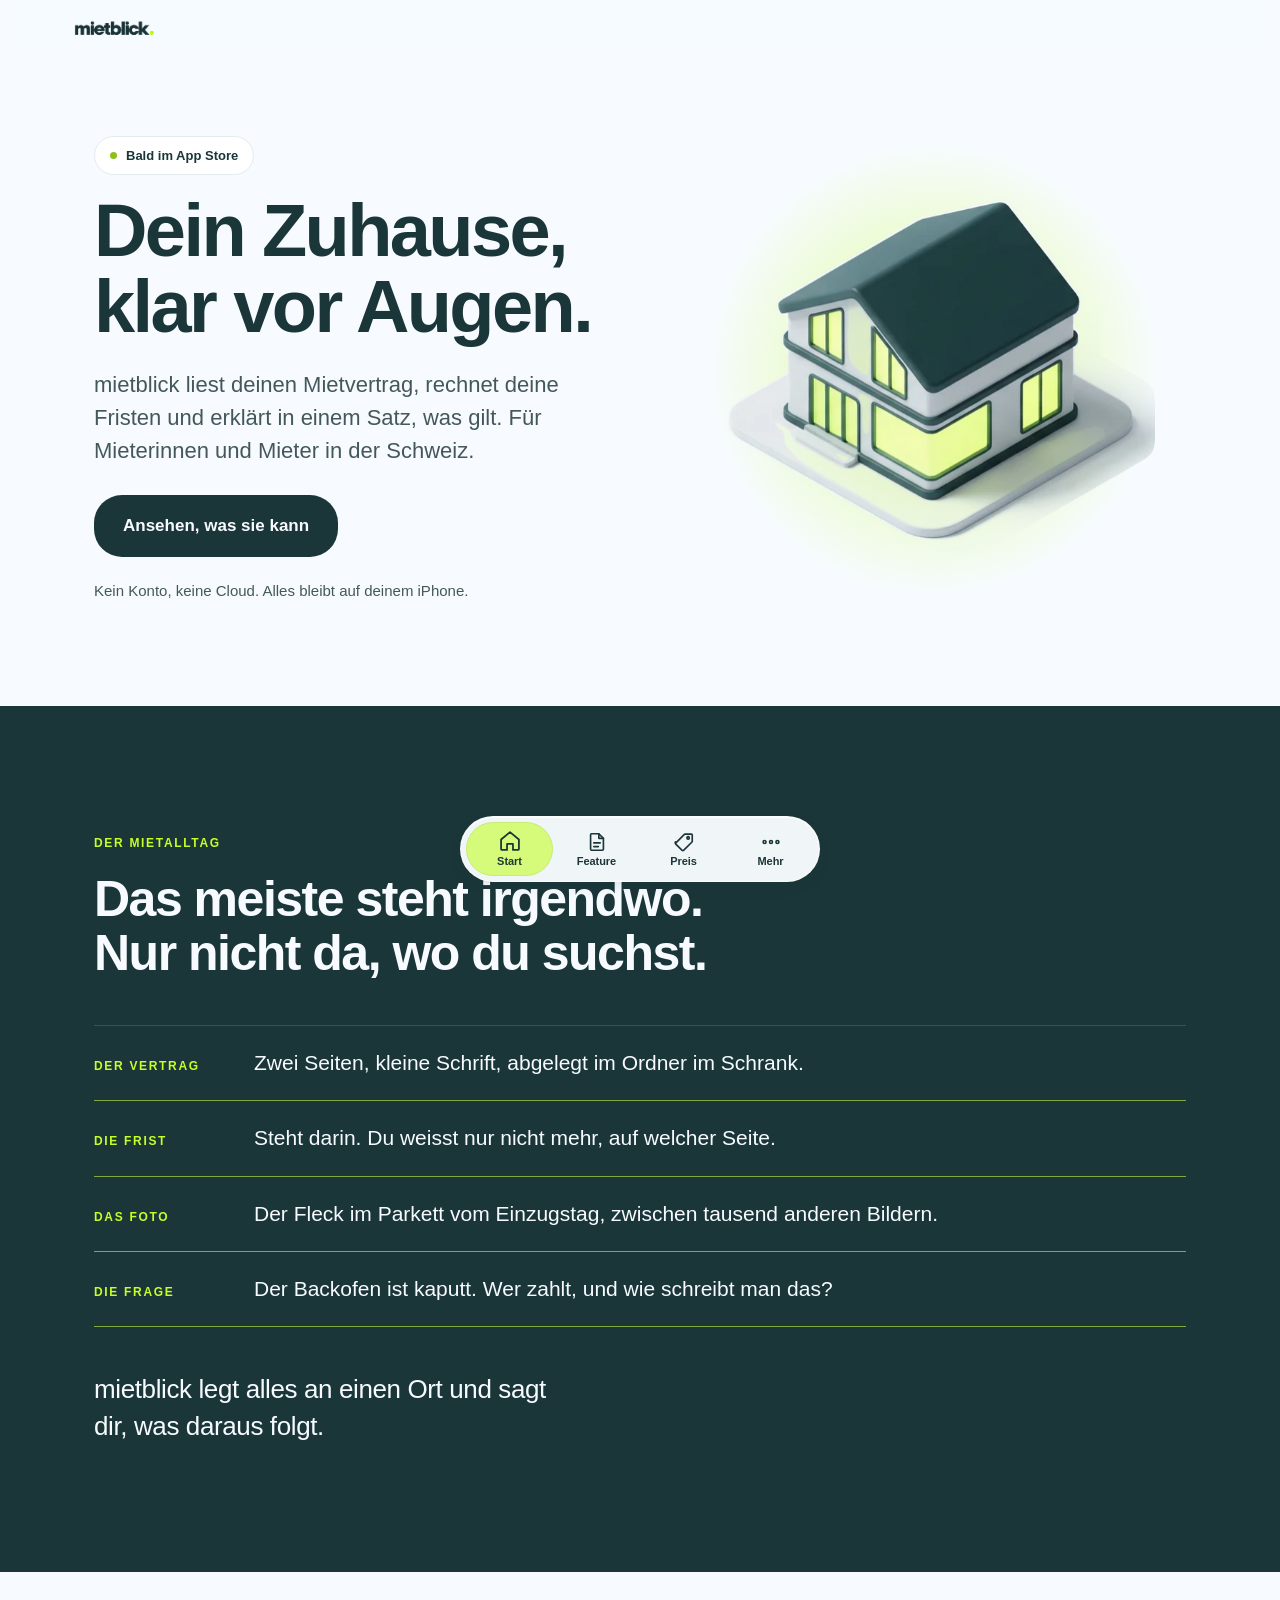
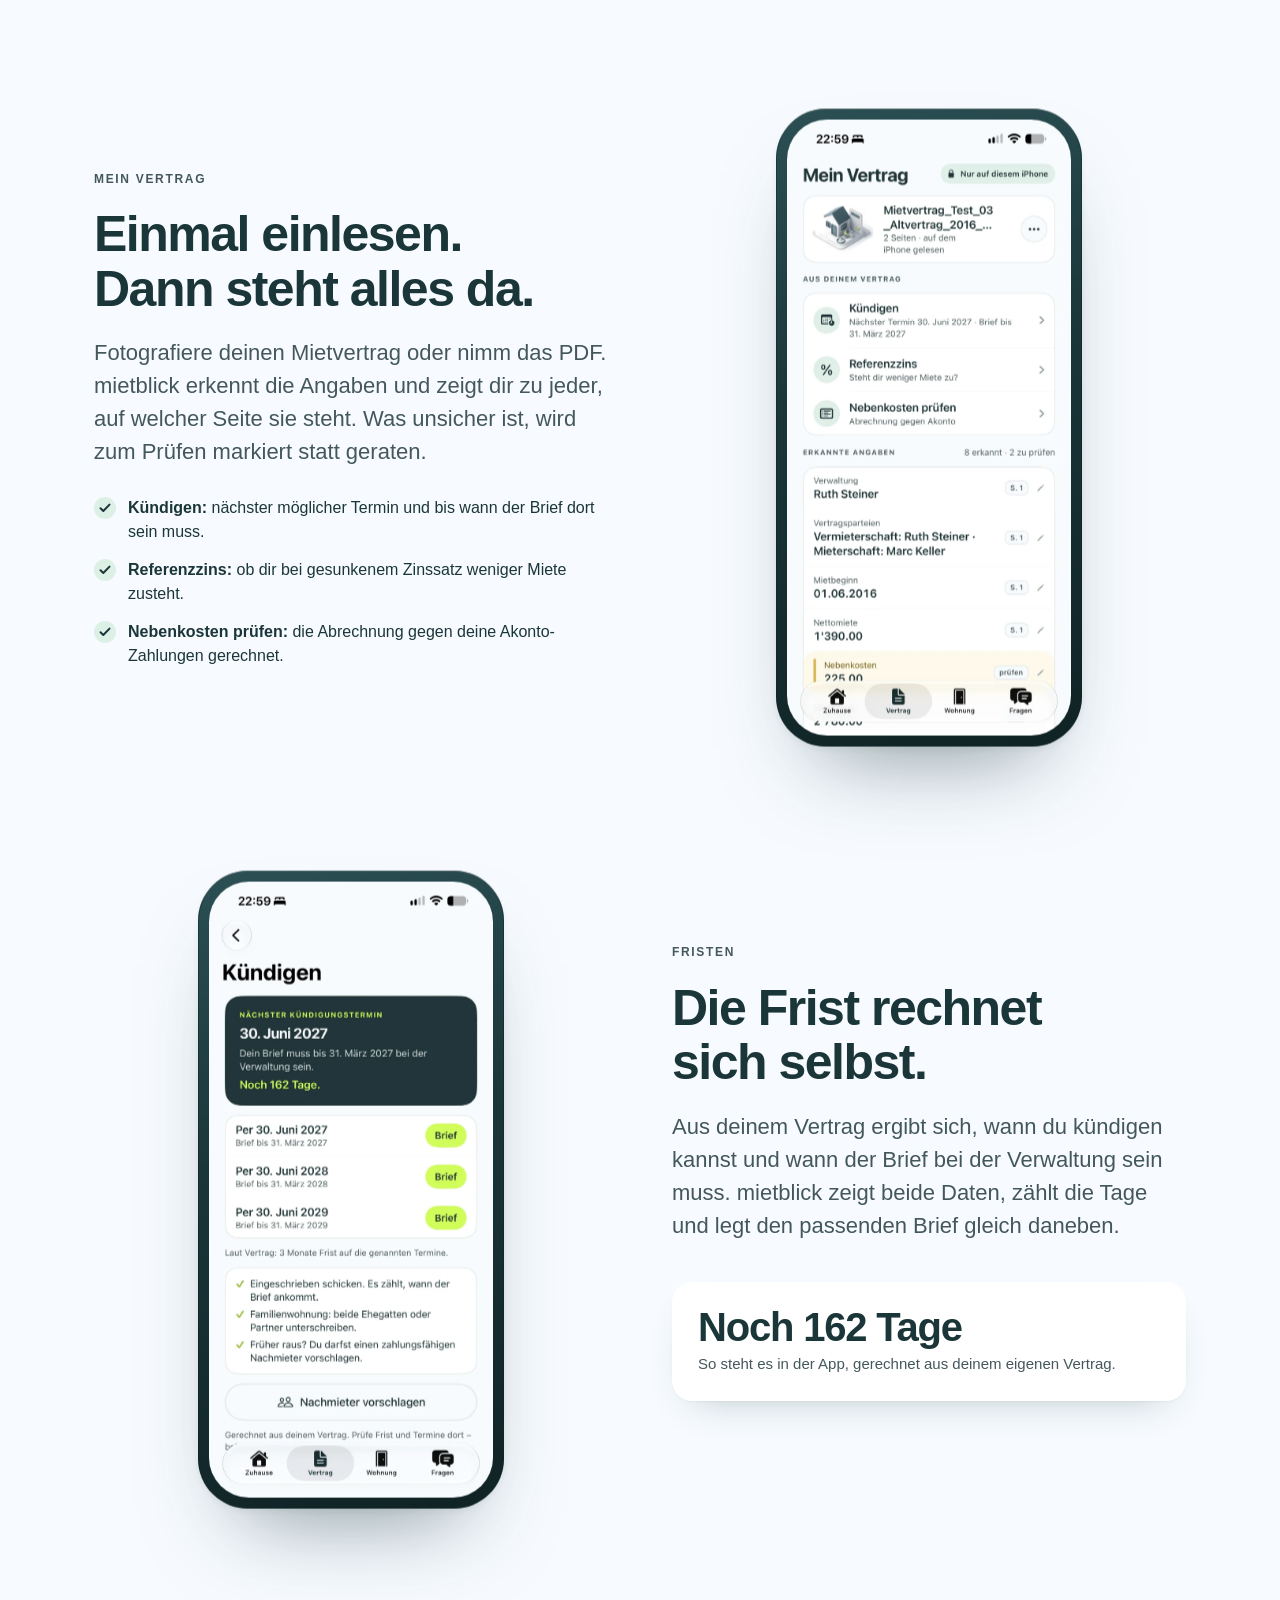
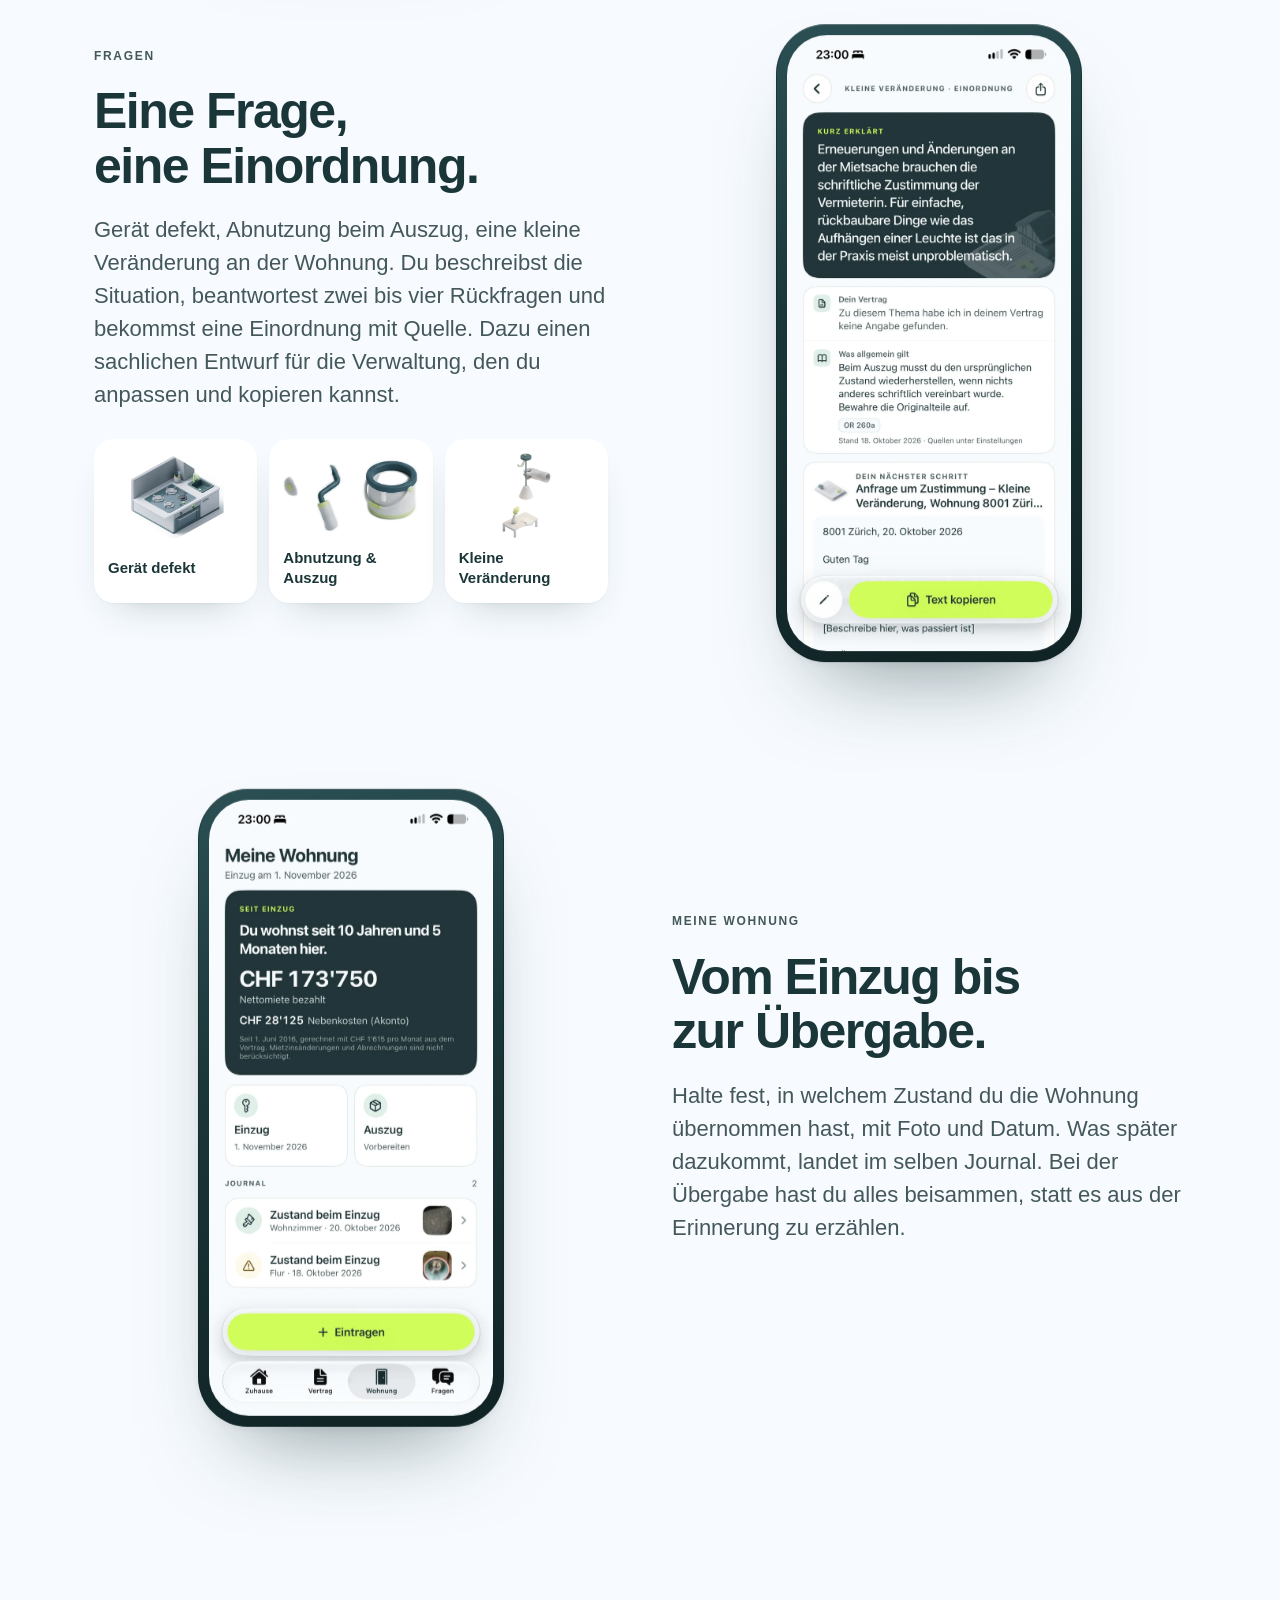
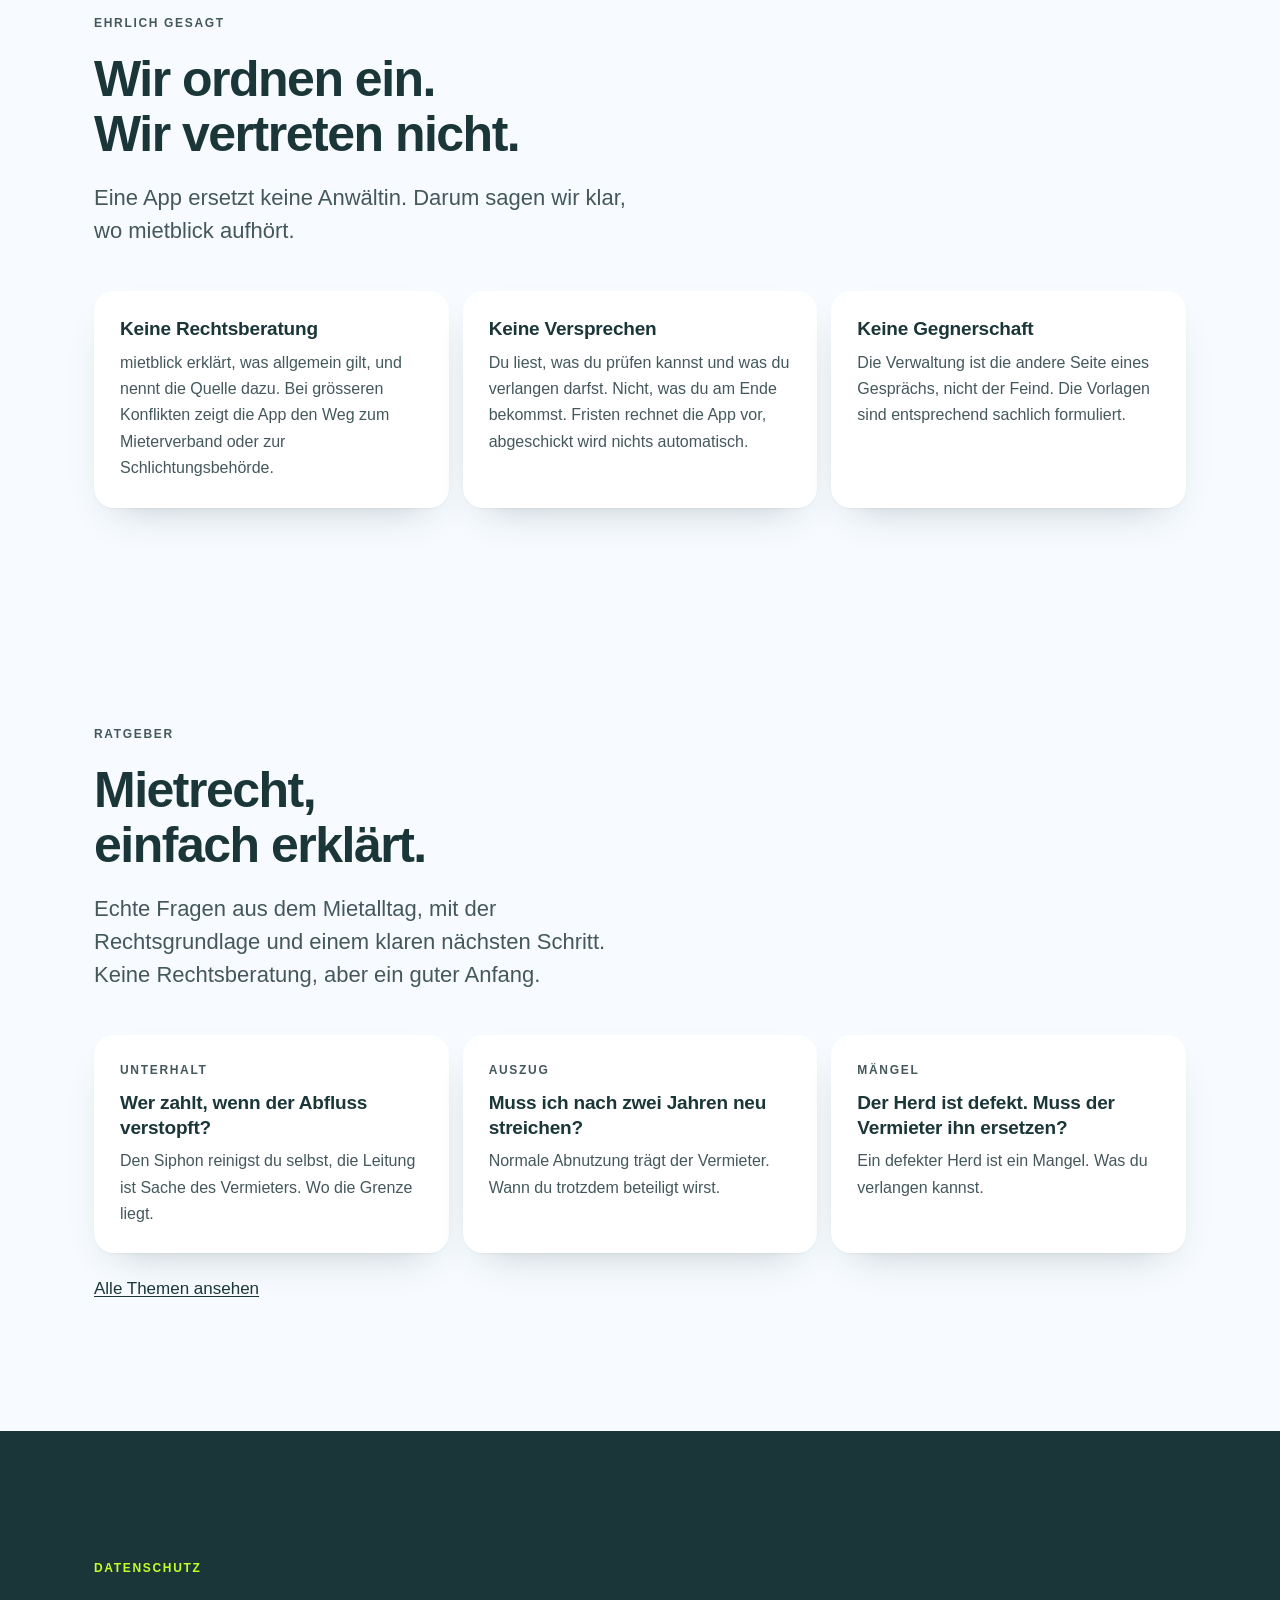
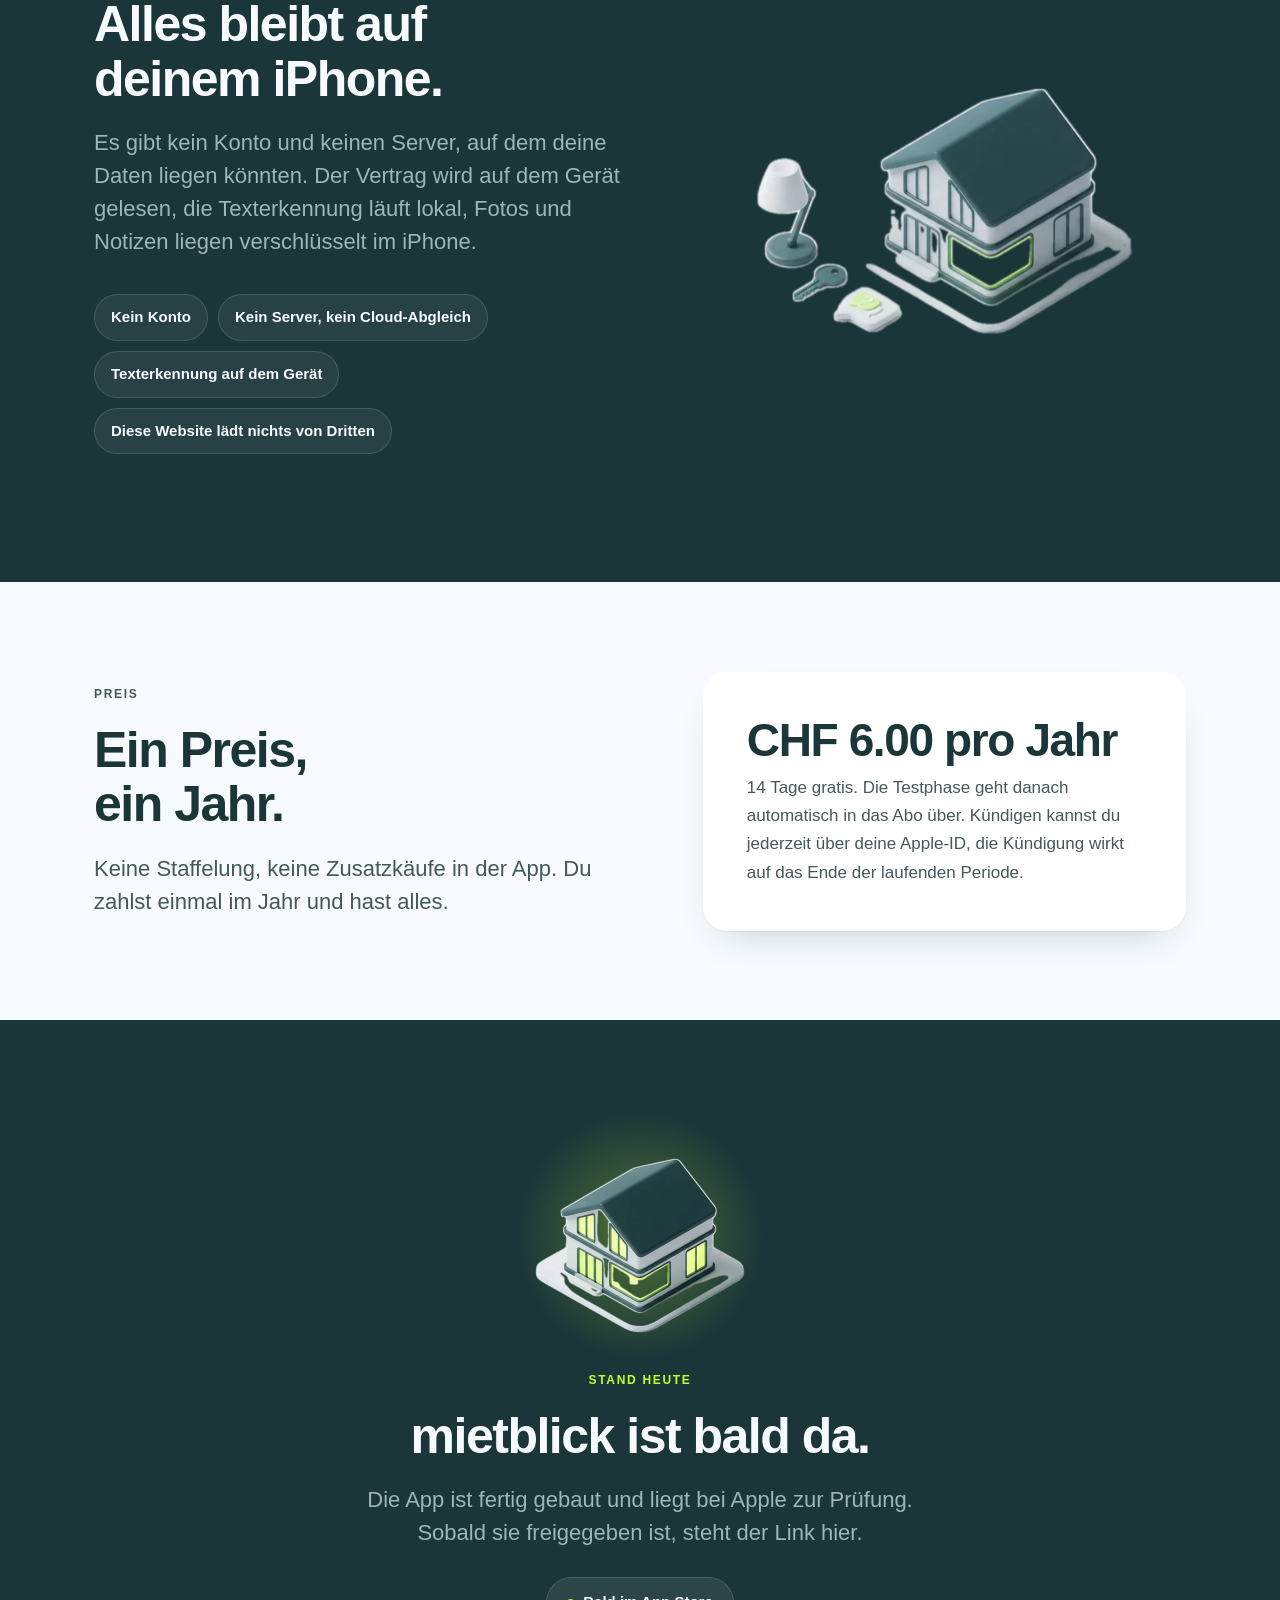
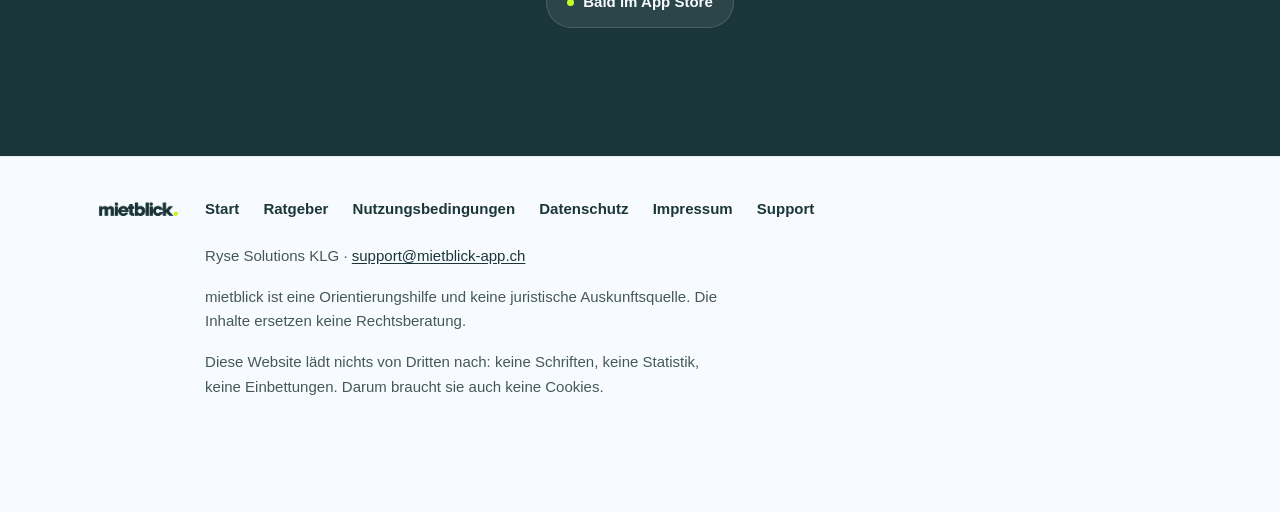
==== index.html @ 5c2c7c77 "Gemeinsames CSS in assets/app.css ausgelagert, 12 Kopien entfernt Alle zwoelf Seiten trugen dasselbe" ====
<!doctype html>
<html lang="de-CH">
<head>
<meta charset="utf-8">
<meta name="viewport" content="width=device-width,initial-scale=1">
<title>mietblick, deine Wohnung</title>
<meta name="description" content="mietblick liest deinen Mietvertrag, rechnet Fristen und erklärt in einem Satz, was gilt. Für Mieterinnen und Mieter in der Schweiz. Alles bleibt auf deinem iPhone.">
<meta name="theme-color" content="#F7FBFF" media="(prefers-color-scheme: light)">
<meta name="theme-color" content="#0F2426" media="(prefers-color-scheme: dark)">
<meta property="og:type" content="website">
<meta property="og:site_name" content="mietblick">
<meta property="og:title" content="mietblick, deine Wohnung">
<meta property="og:description" content="mietblick liest deinen Mietvertrag, rechnet Fristen und erklärt in einem Satz, was gilt. Für Mieterinnen und Mieter in der Schweiz. Alles bleibt auf deinem iPhone.">
<meta property="og:locale" content="de_CH">
<meta property="og:url" content="https://mietblick-app.ch/">
<meta property="og:image" content="https://mietblick-app.ch/assets/og.jpg">
<meta property="og:image:type" content="image/jpeg">
<meta property="og:image:width" content="1200">
<meta property="og:image:height" content="630">
<meta property="og:image:alt" content="mietblick, deine Wohnung. Mietrecht verstehen, auf dem iPhone.">
<meta name="twitter:card" content="summary_large_image">
<meta name="twitter:title" content="mietblick, deine Wohnung">
<meta name="twitter:description" content="mietblick liest deinen Mietvertrag, rechnet Fristen und erklärt in einem Satz, was gilt. Alles bleibt auf deinem iPhone.">
<meta name="twitter:image" content="https://mietblick-app.ch/assets/og.jpg">
<link rel="canonical" href="https://mietblick-app.ch/">
<link rel="icon" href="assets/icon.png">
<link rel="apple-touch-icon" href="assets/icon.png">
<link rel="stylesheet" href="assets/app.css">
<script>document.documentElement.classList.add('js')</script>
<script type="application/ld+json">{"@context":"https://schema.org","@graph":[{"@type":"Organization","@id":"https://mietblick-app.ch/#organisation","name":"Ryse Solutions KLG","url":"https://mietblick-app.ch/","email":"support@mietblick-app.ch","address":{"@type":"PostalAddress","streetAddress":"Talackerstrasse 15","postalCode":"5037","addressLocality":"Muhen","addressCountry":"CH"},"identifier":{"@type":"PropertyValue","propertyID":"UID","value":"CHE-268.832.753"}},{"@type":"WebSite","@id":"https://mietblick-app.ch/#website","url":"https://mietblick-app.ch/","name":"mietblick","description":"Mietrecht verstehen, Fristen rechnen, Wohnung dokumentieren. Für Mieterinnen und Mieter in der Schweiz.","inLanguage":"de-CH","publisher":{"@id":"https://mietblick-app.ch/#organisation"}},{"@type":"WebPage","@id":"https://mietblick-app.ch/#seite","url":"https://mietblick-app.ch/","name":"mietblick, deine Wohnung","description":"mietblick liest deinen Mietvertrag, rechnet Fristen und erklärt in einem Satz, was gilt. Für Mieterinnen und Mieter in der Schweiz. Alles bleibt auf deinem iPhone.","inLanguage":"de-CH","isPartOf":{"@id":"https://mietblick-app.ch/#website"}},{"@type":"SoftwareApplication","@id":"https://mietblick-app.ch/#app","name":"mietblick","applicationCategory":"UtilitiesApplication","operatingSystem":"iOS","description":"mietblick liest deinen Mietvertrag, rechnet Fristen und erklärt in einem Satz, was gilt. Für Mieterinnen und Mieter in der Schweiz. Alles bleibt auf deinem iPhone.","inLanguage":"de-CH","publisher":{"@id":"https://mietblick-app.ch/#organisation"},"offers":{"@type":"Offer","name":"Jahresabo","price":"6.00","priceCurrency":"CHF"}}]}</script>
</head>
<body>
<a class="skip" href="#inhalt">Zum Inhalt</a>
<div class="progress" aria-hidden="true"></div>
<header class="top"><div class="shell top-in">
<a class="brand" href="index.html" aria-label="mietblick, zur Startseite">
<img class="on-light" src="assets/wortmarke-petrol.png" alt="mietblick" width="900" height="240">
<img class="on-dark" src="assets/wortmarke-weiss.png" alt="" aria-hidden="true" width="900" height="240">
</a>

</div></header>
<main id="inhalt">

<section class="hero" id="start">
<div class="shell hero-grid">
<div class="reveal">
<p class="status">Bald im App Store</p>
<h1>Dein Zuhause,<br>klar vor Augen.</h1>
<p class="lead">mietblick liest deinen Mietvertrag, rechnet deine Fristen und erklärt in einem Satz, was gilt. Für Mieterinnen und Mieter in der Schweiz.</p>
<div class="btns"><a class="btn btn-primary" href="#funktionen">Ansehen, was sie kann</a></div>
<p class="note">Kein Konto, keine Cloud. Alles bleibt auf deinem iPhone.</p>
</div>
<div class="hero-art reveal" data-d="1"><span class="glow" aria-hidden="true"></span><img src="assets/hero-haus.webp" alt="" aria-hidden="true" width="620" height="620" data-par="1.1"></div>
</div>
</section>

<section class="sec band">
<div class="shell">
<div class="reveal">
<span class="eyebrow">Der Mietalltag</span>
<h2>Das meiste steht irgendwo.<br>Nur nicht da, wo du suchst.</h2>
</div>
<div class="beats">
<div class="beat"><span class="k">Der Vertrag</span><p class="v">Zwei Seiten, kleine Schrift, abgelegt im Ordner im Schrank.</p></div>
<div class="beat"><span class="k">Die Frist</span><p class="v">Steht darin. Du weisst nur nicht mehr, auf welcher Seite.</p></div>
<div class="beat"><span class="k">Das Foto</span><p class="v">Der Fleck im Parkett vom Einzugstag, zwischen tausend anderen Bildern.</p></div>
<div class="beat"><span class="k">Die Frage</span><p class="v">Der Backofen ist kaputt. Wer zahlt, und wie schreibt man das?</p></div>
</div>
<p class="turn reveal" data-d="2">mietblick legt alles an einen Ort und sagt dir, was daraus folgt.</p>
</div>
</section>

<section class="sec" id="funktionen">
<div class="shell">
<div class="feature"><div class="reveal"><span class="eyebrow">Mein Vertrag</span><h2>Einmal einlesen.<br>Dann steht alles da.</h2><p class="lead">Fotografiere deinen Mietvertrag oder nimm das PDF. mietblick erkennt die Angaben und zeigt dir zu jeder, auf welcher Seite sie steht. Was unsicher ist, wird zum Prüfen markiert statt geraten.</p><ul class="points"><li><span class="tick" aria-hidden="true"><svg viewBox="0 0 12 12" fill="none"><path d="M1.5 6.3 4.3 9 10.5 2.6" stroke="currentColor" stroke-width="2" stroke-linecap="round" stroke-linejoin="round"/></svg></span><span><span class="t">Kündigen:</span> nächster möglicher Termin und bis wann der Brief dort sein muss.</span></li><li><span class="tick" aria-hidden="true"><svg viewBox="0 0 12 12" fill="none"><path d="M1.5 6.3 4.3 9 10.5 2.6" stroke="currentColor" stroke-width="2" stroke-linecap="round" stroke-linejoin="round"/></svg></span><span><span class="t">Referenzzins:</span> ob dir bei gesunkenem Zinssatz weniger Miete zusteht.</span></li><li><span class="tick" aria-hidden="true"><svg viewBox="0 0 12 12" fill="none"><path d="M1.5 6.3 4.3 9 10.5 2.6" stroke="currentColor" stroke-width="2" stroke-linecap="round" stroke-linejoin="round"/></svg></span><span><span class="t">Nebenkosten prüfen:</span> die Abrechnung gegen deine Akonto-Zahlungen gerechnet.</span></li></ul></div><div class="feature-art"><div class="device" data-par="1"><img src="assets/app-vertrag.webp" alt="Die aus dem Mietvertrag erkannten Angaben in mietblick" width="306" height="663" loading="lazy"></div></div></div>
<div class="feature flip"><div class="reveal"><span class="eyebrow">Fristen</span><h2>Die Frist rechnet<br>sich selbst.</h2><p class="lead">Aus deinem Vertrag ergibt sich, wann du kündigen kannst und wann der Brief bei der Verwaltung sein muss. mietblick zeigt beide Daten, zählt die Tage und legt den passenden Brief gleich daneben.</p><div class="pull"><span class="n">Noch <span data-count="162">162</span> Tage</span><span class="c">So steht es in der App, gerechnet aus deinem eigenen Vertrag.</span></div></div><div class="feature-art"><div class="device" data-par="1.3"><img src="assets/app-kuendigen.webp" alt="Kündigungstermine und Briefdatum in mietblick" width="306" height="663" loading="lazy"></div></div></div>
<div class="feature"><div class="reveal"><span class="eyebrow">Fragen</span><h2>Eine Frage,<br>eine Einordnung.</h2><p class="lead">Gerät defekt, Abnutzung beim Auszug, eine kleine Veränderung an der Wohnung. Du beschreibst die Situation, beantwortest zwei bis vier Rückfragen und bekommst eine Einordnung mit Quelle. Dazu einen sachlichen Entwurf für die Verwaltung, den du anpassen und kopieren kannst.</p><ul class="tiles reveal" data-d="2"><li class="tile"><img src="assets/geraet-defekt-kueche.webp" alt="" aria-hidden="true" width="360" height="225" loading="lazy"><span>Gerät defekt</span></li><li class="tile"><img src="assets/abnutzung-streichen.webp" alt="" aria-hidden="true" width="360" height="225" loading="lazy"><span>Abnutzung &amp; Auszug</span></li><li class="tile"><img src="assets/kleine-veraenderung-lampe.webp" alt="" aria-hidden="true" width="360" height="225" loading="lazy"><span>Kleine Veränderung</span></li></ul></div><div class="feature-art"><div class="device" data-par="1"><img src="assets/app-einordnung.webp" alt="Eine Einordnung in mietblick mit Quelle und Textentwurf" width="306" height="663" loading="lazy"></div></div></div>
<div class="feature flip"><div class="reveal"><span class="eyebrow">Meine Wohnung</span><h2>Vom Einzug bis<br>zur Übergabe.</h2><p class="lead">Halte fest, in welchem Zustand du die Wohnung übernommen hast, mit Foto und Datum. Was später dazukommt, landet im selben Journal. Bei der Übergabe hast du alles beisammen, statt es aus der Erinnerung zu erzählen.</p></div><div class="feature-art"><div class="device" data-par="1.3"><img src="assets/app-wohnung.webp" alt="Das Wohnungs-Journal in mietblick mit Einträgen seit dem Einzug" width="306" height="663" loading="lazy"></div></div></div>
</div>
</section>

<section class="sec-tight">
<div class="shell">
<div class="reveal">
<span class="eyebrow">Ehrlich gesagt</span>
<h2>Wir ordnen ein.<br>Wir vertreten nicht.</h2>
<p class="lead">Eine App ersetzt keine Anwältin. Darum sagen wir klar, wo mietblick aufhört.</p>
</div>
<div class="cards reveal" data-d="1">
<div class="card"><h3>Keine Rechtsberatung</h3><p>mietblick erklärt, was allgemein gilt, und nennt die Quelle dazu. Bei grösseren Konflikten zeigt die App den Weg zum Mieterverband oder zur Schlichtungsbehörde.</p></div>
<div class="card"><h3>Keine Versprechen</h3><p>Du liest, was du prüfen kannst und was du verlangen darfst. Nicht, was du am Ende bekommst. Fristen rechnet die App vor, abgeschickt wird nichts automatisch.</p></div>
<div class="card"><h3>Keine Gegnerschaft</h3><p>Die Verwaltung ist die andere Seite eines Gesprächs, nicht der Feind. Die Vorlagen sind entsprechend sachlich formuliert.</p></div>
</div>
</div>
</section>

<section class="sec" id="ratgeber">
<div class="shell">
<div class="reveal">
<span class="eyebrow">Ratgeber</span>
<h2>Mietrecht,<br>einfach erklärt.</h2>
<p class="lead">Echte Fragen aus dem Mietalltag, mit der Rechtsgrundlage und einem klaren nächsten Schritt. Keine Rechtsberatung, aber ein guter Anfang.</p>
</div>
<div class="cards reveal" data-d="1">
<a class="card" href="ratgeber/abfluss.html" style="text-decoration:none;color:inherit;display:block"><span class="eyebrow" style="margin-bottom:10px">Unterhalt</span><h3>Wer zahlt, wenn der Abfluss verstopft?</h3><p>Den Siphon reinigst du selbst, die Leitung ist Sache des Vermieters. Wo die Grenze liegt.</p></a>
<a class="card" href="ratgeber/streichen.html" style="text-decoration:none;color:inherit;display:block"><span class="eyebrow" style="margin-bottom:10px">Auszug</span><h3>Muss ich nach zwei Jahren neu streichen?</h3><p>Normale Abnutzung trägt der Vermieter. Wann du trotzdem beteiligt wirst.</p></a>
<a class="card" href="ratgeber/herd.html" style="text-decoration:none;color:inherit;display:block"><span class="eyebrow" style="margin-bottom:10px">Mängel</span><h3>Der Herd ist defekt. Muss der Vermieter ihn ersetzen?</h3><p>Ein defekter Herd ist ein Mangel. Was du verlangen kannst.</p></a>
</div>
<p style="margin-top:22px"><a href="ratgeber/">Alle Themen ansehen</a></p>
</div>
</section>

<section class="sec band">
<div class="shell split">
<div>
<div class="reveal">
<span class="eyebrow">Datenschutz</span>
<h2>Alles bleibt auf<br>deinem iPhone.</h2>
<p class="lead">Es gibt kein Konto und keinen Server, auf dem deine Daten liegen könnten. Der Vertrag wird auf dem Gerät gelesen, die Texterkennung läuft lokal, Fotos und Notizen liegen verschlüsselt im iPhone.</p>
</div>
<ul class="chips reveal" data-d="1">
<li>Kein Konto</li>
<li>Kein Server, kein Cloud-Abgleich</li>
<li>Texterkennung auf dem Gerät</li>
<li>Diese Website lädt nichts von Dritten</li>
</ul>
</div>
<div class="split-art reveal" data-d="2"><img src="assets/einzug-zuhause.webp" alt="" aria-hidden="true" width="460" height="384" loading="lazy" data-par=".8"></div>
</div>
</section>

<section class="sec-tight" id="preis">
<div class="shell split">
<div class="reveal">
<span class="eyebrow">Preis</span>
<h2>Ein Preis,<br>ein Jahr.</h2>
<p class="lead">Keine Staffelung, keine Zusatzkäufe in der App. Du zahlst einmal im Jahr und hast alles.</p>
</div>
<div class="price reveal" data-d="1">
<p class="n">CHF&nbsp;6.00 pro Jahr</p>
<p class="muted">14&nbsp;Tage gratis. Die Testphase geht danach automatisch in das Abo über. Kündigen kannst du jederzeit über deine Apple-ID, die Kündigung wirkt auf das Ende der laufenden Periode.</p>
</div>
</div>
</section>

<section class="sec band">
<div class="shell launch reveal">
<div class="launch-art"><span class="glow" aria-hidden="true"></span><img src="assets/mark.webp" alt="" aria-hidden="true" width="420" height="354" loading="lazy" data-par=".7"></div>
<div>
<span class="eyebrow">Stand heute</span>
<h2>mietblick ist bald da.</h2>
<p class="lead">Die App ist fertig gebaut und liegt bei Apple zur Prüfung. Sobald sie freigegeben ist, steht der Link hier.</p>
<div class="btns" style="justify-content:center"><p class="status" style="font-size:15px;padding:12px 20px">Bald im App Store</p></div>
</div>
</div>
</section>

</main>
<nav class="dock" aria-label="Seiten" data-spy style="--i:0"><span class="pill" aria-hidden="true"></span><a href="index.html" aria-current="page"><svg viewBox="0 0 24 24" fill="none" stroke="currentColor" stroke-width="1.8" stroke-linecap="round" stroke-linejoin="round" aria-hidden="true"><path d="M3 10.5 12 3l9 7.5V20a1 1 0 0 1-1 1h-5v-6h-6v6H4a1 1 0 0 1-1-1z"/></svg><span>Start</span></a><a href="index.html#funktionen"><svg viewBox="0 0 24 24" fill="none" stroke="currentColor" stroke-width="1.8" stroke-linecap="round" stroke-linejoin="round" aria-hidden="true"><path d="M14 3H6a1 1 0 0 0-1 1v16a1 1 0 0 0 1 1h12a1 1 0 0 0 1-1V8z"/><path d="M14 3v5h5M8.5 13h7M8.5 17h5"/></svg><span>Feature</span></a><a href="index.html#preis"><svg viewBox="0 0 24 24" fill="none" stroke="currentColor" stroke-width="1.8" stroke-linecap="round" stroke-linejoin="round" aria-hidden="true"><path d="M3.5 12.6 12.4 3.7a1 1 0 0 1 .7-.3H20a1 1 0 0 1 1 1v6.9a1 1 0 0 1-.3.7l-8.9 8.9a1.5 1.5 0 0 1-2.1 0l-6.9-6.9a1.5 1.5 0 0 1 0-2.1z"/><circle cx="16.5" cy="7.5" r="1.3"/></svg><span>Preis</span></a><a href="index.html#mehr"><svg viewBox="0 0 24 24" fill="none" stroke="currentColor" stroke-width="1.8" stroke-linecap="round" stroke-linejoin="round" aria-hidden="true"><circle cx="5" cy="12" r="1.6"/><circle cx="12" cy="12" r="1.6"/><circle cx="19" cy="12" r="1.6"/></svg><span>Mehr</span></a></nav><script>(function(){
var d=document.querySelector('.dock');if(!d)return;
var ids=['start','funktionen','preis','mehr'];var links=[].slice.call(d.querySelectorAll('a'));var ticking=false;
function set(i){d.style.setProperty('--i',i);links.forEach(function(a,k){if(k===i){a.setAttribute('aria-current','page');}else{a.removeAttribute('aria-current');}});}
function spy(){ticking=false;var line=window.innerHeight*0.4,idx=0;
var end=window.innerHeight+window.pageYOffset>=document.documentElement.scrollHeight-4;
if(end){idx=ids.length-1;}else{ids.forEach(function(id,k){var el=document.getElementById(id);if(el&&el.getBoundingClientRect().top<=line)idx=k;});}
set(idx);}
window.addEventListener('scroll',function(){if(!ticking){ticking=true;requestAnimationFrame(spy);}},{passive:true});
window.addEventListener('resize',spy);spy();})();</script>
<footer id="mehr"><div class="shell f-in">
<a class="brand" href="index.html" aria-label="mietblick">
<img class="on-light" src="assets/wortmarke-petrol.png" alt="mietblick" width="900" height="240">
<img class="on-dark" src="assets/wortmarke-weiss.png" alt="" aria-hidden="true" width="900" height="240">
</a>
<div>
<nav aria-label="Seiten">
<a href="index.html">Start</a>
<a href="ratgeber/">Ratgeber</a>
<a href="nutzungsbedingungen.html">Nutzungsbedingungen</a>
<a href="datenschutz.html">Datenschutz</a>
<a href="impressum.html">Impressum</a>
<a href="support.html">Support</a>
</nav>
<p class="f-note">Ryse Solutions KLG &middot; <a href="mailto:support@mietblick-app.ch">support@mietblick-app.ch</a></p>
<p class="f-note">mietblick ist eine Orientierungshilfe und keine juristische Auskunftsquelle. Die Inhalte ersetzen keine Rechtsberatung.</p>
<p class="f-note">Diese Website lädt nichts von Dritten nach: keine Schriften, keine Statistik, keine Einbettungen. Darum braucht sie auch keine Cookies.</p>
</div>
</div></footer>
<script>
(function(){
  var doc=document.documentElement;
  var reduce=matchMedia('(prefers-reduced-motion: reduce)');
  var top=document.querySelector('.top');
  var bar=document.querySelector('.progress');
  var pars=[].slice.call(document.querySelectorAll('[data-par]'));
  var ticking=false;

  function frame(){
    ticking=false;
    var y=window.scrollY||0;
    if(top) top.classList.toggle('stuck', y>4);
    if(bar){
      var max=doc.scrollHeight-window.innerHeight;
      bar.style.width=(max>0?Math.min(1,Math.max(0,y/max))*100:0)+'%';
    }
    if(!reduce.matches){
      var vh=window.innerHeight;
      for(var i=0;i<pars.length;i++){
        var el=pars[i], r=el.getBoundingClientRect();
        if(r.bottom<-150||r.top>vh+150) continue;
        var mid=(r.top+r.height/2-vh/2)/vh;
        var k=parseFloat(el.getAttribute('data-par'))||1;
        el.style.transform='translate3d(0,'+(mid*-k*30).toFixed(2)+'px,0)';
      }
    }
  }
  function onScroll(){ if(!ticking){ ticking=true; requestAnimationFrame(frame); } }
  frame();
  addEventListener('scroll',onScroll,{passive:true});
  addEventListener('resize',onScroll,{passive:true});

  // Die Zahl zaehlt hoch, sobald die Karte sichtbar wird
  function countUp(el){
    var to=parseInt(el.getAttribute('data-count'),10);
    if(!to||reduce.matches){ return; }
    var t0=null, dur=1000;
    function step(t){
      if(t0===null) t0=t;
      var p=Math.min(1,(t-t0)/dur);
      el.textContent=String(Math.round(to*(1-Math.pow(1-p,3))));
      if(p<1) requestAnimationFrame(step);
    }
    requestAnimationFrame(step);
  }

  var items=document.querySelectorAll('.reveal,.feature-art,.beats,[data-count]');
  if(!items.length) return;
  if(!('IntersectionObserver' in window)){
    for(var j=0;j<items.length;j++){
      items[j].classList.add('in');
      if(items[j].hasAttribute('data-count')) countUp(items[j]);
    }
    return;
  }
  var io=new IntersectionObserver(function(entries){
    entries.forEach(function(e){
      if(!e.isIntersecting) return;
      var el=e.target;
      var d=parseInt(el.getAttribute('data-d')||'0',10);
      if(d) el.style.transitionDelay=(d*60)+'ms';
      el.classList.add('in');
      if(el.hasAttribute('data-count')) countUp(el);
      io.unobserve(el);
    });
  },{rootMargin:'0px 0px -12% 0px',threshold:0});
  for(var k=0;k<items.length;k++) io.observe(items[k]);
})();
</script>
</body>
</html>
---- assets/app.css ----
:root{
--petrol:#1B3639;--petrol-deep:#0F2426;--lime:#C5FF28;--lime-ink:#8FBF1A;
--ice:#F7FBFF;--paper:#FFFFFF;--accent-text:#445B0C;--ink:#1B3639;--ink-muted:#44585B;
--hairline:#E4EBEE;--sage:#DDF0E6;
--band:#1B3639;--band-ink:#F7FBFF;--band-muted:#9FB5B7;--band-line:rgba(247,251,255,.14);
--r-chip:8px;--r-control:16px;--r-card:20px;--r-hero:24px;--r-pill:28px;
--lift:0 1px 2px rgba(27,54,57,.04),0 18px 40px -22px rgba(27,54,57,.30);
--lift-hi:0 2px 4px rgba(27,54,57,.05),0 30px 60px -28px rgba(27,54,57,.42);
--lift-strong:0 2px 6px rgba(27,54,57,.06),0 48px 90px -44px rgba(27,54,57,.55);
--ease:cubic-bezier(.16,1,.3,1);
}
*{box-sizing:border-box}
html{-webkit-text-size-adjust:100%;scroll-behavior:smooth;overflow-x:clip;--dock-h:64px;--dock-gap:18px;--header-h:72px;scroll-padding-block-start:calc(var(--header-h) + 1rem);scroll-padding-block-end:calc(var(--dock-h) + max(var(--dock-gap), env(safe-area-inset-bottom,0px)) + 1rem)}
body{margin:0;overflow-x:clip;background:var(--ice);color:var(--ink);
font-family:-apple-system,BlinkMacSystemFont,"SF Pro Display","SF Pro Text","Inter","Segoe UI",Roboto,Helvetica,Arial,sans-serif;
font-size:17px;line-height:1.65;-webkit-font-smoothing:antialiased;text-rendering:optimizeLegibility}
img{max-width:100%}

/* Raster */
.shell{max-width:1140px;margin:0 auto;padding:0 24px}
.shell.narrow{max-width:780px}
.sec{padding:clamp(72px,10vw,132px) 0}
.sec-tight{padding:clamp(56px,7vw,92px) 0}
.band{background:var(--band);color:var(--band-ink)}
.band .lead,.band .muted{color:var(--band-muted)}
.band .eyebrow{color:var(--lime)}

/* Typografie */
.eyebrow{font-size:12px;font-weight:700;letter-spacing:.14em;text-transform:uppercase;
color:var(--ink-muted);margin:0 0 18px;display:block}
h1{font-size:clamp(40px,6.4vw,74px);line-height:1.03;letter-spacing:-.035em;font-weight:700;margin:0 0 22px}
h2{font-size:clamp(29px,4.1vw,50px);line-height:1.09;letter-spacing:-.03em;font-weight:700;margin:0 0 20px}
h3{font-size:19px;line-height:1.3;letter-spacing:-.01em;font-weight:600;margin:0 0 8px}
.lead{font-size:clamp(18px,2vw,22px);line-height:1.5;color:var(--ink-muted);margin:0 0 28px;max-width:46ch}
.muted{color:var(--ink-muted)}
p{margin:0 0 16px}
p:last-child{margin-bottom:0}

/* Leseanzeige */
.progress{position:fixed;top:0;left:0;height:2px;width:0;background:var(--lime-ink);
z-index:40;pointer-events:none}

/* Schwebende Navigation unten (Liquid-Glass-Stil): Grid aus vier Feldern, eine Pille gleitet mit */
.dock{--i:0;position:fixed;left:50%;bottom:max(18px,env(safe-area-inset-bottom));transform:translateX(-50%);
z-index:30;display:grid;grid-template-columns:repeat(4,minmax(0,1fr));width:min(calc(100vw - 32px),360px);
padding:5px;border-radius:999px;isolation:isolate;
background:rgba(250,253,255,.96);backdrop-filter:saturate(180%) blur(22px);-webkit-backdrop-filter:saturate(180%) blur(22px);
border:1px solid rgba(255,255,255,.7);box-shadow:0 6px 18px -8px rgba(27,54,57,.22),inset 0 1px 0 rgba(255,255,255,.8)}
.dock .pill{position:absolute;top:5px;bottom:5px;left:5px;width:calc((100% - 10px) / 4);
border-radius:999px;background:rgba(197,255,40,.6);box-shadow:inset 0 0 0 1px rgba(27,54,57,.08);z-index:-1;
transform:translateX(calc(var(--i) * 100%));will-change:transform;
transition:transform .6s cubic-bezier(.32,.72,0,1)}
.dock a{position:relative;display:flex;flex-direction:column;align-items:center;justify-content:center;gap:3px;min-height:54px;
font-size:11px;font-weight:600;letter-spacing:-.005em;line-height:1;color:#1B3639;text-decoration:none;white-space:nowrap;border-radius:999px;transition:color .45s cubic-bezier(.32,.72,0,1)}
.dock a svg{transition:transform .6s cubic-bezier(.32,.72,0,1)}
.dock a[aria-current="page"] svg{transform:translateY(-1px) scale(1.08)}
.dock a:focus-visible{outline:2px solid #1B3639;outline-offset:2px}
.dock svg{width:22px;height:22px;flex:none}
footer{padding-bottom:calc(104px + env(safe-area-inset-bottom))}
@media(prefers-reduced-motion:reduce){.dock .pill,.dock a,.dock a svg{transition:none}}
/* Kopfzeile */
.top{position:sticky;top:0;z-index:20;background:rgba(247,251,255,.82);
backdrop-filter:saturate(180%) blur(16px);-webkit-backdrop-filter:saturate(180%) blur(16px);
border-bottom:1px solid transparent;transition:border-color .3s}
.top.stuck{border-bottom-color:var(--hairline)}
.top-in{display:flex;align-items:center;justify-content:space-between;gap:16px;padding:16px 0}
.brand{display:inline-flex;align-items:center}
.brand img{height:26px;width:auto;display:block;transition:height .35s var(--ease)}
.top.stuck .brand img{height:22px}
.brand .on-dark{display:none}
@media(max-width:759px){.top-in .status{display:none}}
/* Mobil: Logo zentriert und grösser, Hero rückt nach oben an die Kopfzeile */
@media(max-width:759px){
.top-in{justify-content:center;padding:14px 0 10px}
.brand img{height:34px}
.top.stuck .brand img{height:30px}
.hero{padding-top:8px}
}

/* Statusmarke */
.status{display:inline-flex;align-items:center;gap:9px;font-size:13px;font-weight:600;
padding:8px 15px;border-radius:var(--r-pill);border:1px solid var(--hairline);
background:var(--paper);color:var(--ink);white-space:nowrap;margin:0}
.status::before{content:"";width:7px;height:7px;border-radius:50%;background:var(--lime-ink);flex:0 0 auto}
.band .status{background:rgba(247,251,255,.08);border-color:var(--band-line);color:var(--band-ink)}
.band .status::before{background:var(--lime)}

/* Schaltflaechen */
.btn{display:inline-flex;align-items:center;gap:10px;text-decoration:none;font-weight:600;
font-size:17px;padding:16px 28px;border-radius:var(--r-pill);border:1px solid transparent;
transition:transform .25s var(--ease),background-color .25s,border-color .25s,box-shadow .25s var(--ease)}
.btn-primary{background:var(--petrol);color:var(--ice)}
.btn-primary:hover{background:var(--petrol-deep);transform:translateY(-2px);
box-shadow:0 14px 30px -14px rgba(27,54,57,.6)}
.btn-primary:active{transform:translateY(0) scale(.985)}
.band .btn-primary{background:var(--lime);color:var(--petrol-deep)}
.band .btn-primary:hover{background:#d4ff5c}
.btn-ghost{border-color:var(--hairline);color:var(--ink);background:var(--paper)}
.btn-ghost:hover{border-color:var(--ink-muted);transform:translateY(-2px)}
.btn-ghost:active{transform:translateY(0) scale(.985)}
.btns{display:flex;flex-wrap:wrap;gap:12px;align-items:center}

/* Hero */
.hero{padding:clamp(44px,6vw,80px) 0 clamp(64px,8vw,104px)}
.hero-grid{display:grid;gap:clamp(40px,6vw,64px);align-items:center}
@media(min-width:900px){.hero-grid{grid-template-columns:1.02fr .98fr}}
.hero h1{margin-top:18px}
.hero .note{font-size:15px;color:var(--ink-muted);margin:22px 0 0}
.hero-art{position:relative;display:grid;place-items:center;min-height:300px}
.hero-art .glow{position:absolute;width:118%;aspect-ratio:1;border-radius:50%;
background:radial-gradient(closest-side,rgba(197,255,40,.55),rgba(197,255,40,.16) 52%,rgba(197,255,40,0) 76%)}
.hero-art img{position:relative;width:min(460px,88%);height:auto}

/* Alltagsband */
.beats{margin:clamp(28px,4vw,44px) 0 0;border-top:1px solid var(--band-line)}
.beat{position:relative;padding:22px 0;border-bottom:1px solid var(--band-line);display:grid;gap:4px}
@media(min-width:760px){.beat{grid-template-columns:132px 1fr;gap:28px;align-items:baseline}}
.beat .k{font-size:12px;font-weight:700;letter-spacing:.14em;text-transform:uppercase;color:var(--lime)}
.beat .v{font-size:clamp(18px,2vw,21px);line-height:1.45;margin:0;max-width:62ch}
.turn{margin:clamp(30px,4vw,44px) 0 0;font-size:clamp(20px,2.4vw,26px);line-height:1.4;
letter-spacing:-.015em;max-width:32ch}

/* Funktionsabschnitt */
.feature{display:grid;gap:clamp(34px,5vw,72px);align-items:center}
@media(min-width:900px){
.feature{grid-template-columns:1fr 1fr}
.feature.flip .feature-art{order:-1}
}
.feature + .feature{margin-top:clamp(72px,9vw,128px)}
.feature-art{display:grid;place-items:center}
.points{list-style:none;margin:26px 0 0;padding:0;display:grid;gap:14px}
.points li{display:grid;grid-template-columns:22px 1fr;gap:12px;align-items:start;
font-size:16px;line-height:1.5}
.points .t{font-weight:600}
.tick{width:22px;height:22px;border-radius:50%;background:var(--sage);display:grid;
place-items:center;margin-top:1px;color:var(--petrol)}
.tick svg{width:12px;height:12px;display:block}
.band .tick{background:rgba(197,255,40,.18);color:var(--lime)}

/* Geraeterahmen */
.device{position:relative;width:min(306px,78vw);padding:11px;border-radius:50px;
background:linear-gradient(165deg,#2B5054 0%,#1B3639 42%,#102325 100%);
box-shadow:var(--lift-strong)}
.device::after{content:"";position:absolute;inset:0;border-radius:50px;pointer-events:none;
box-shadow:inset 0 1px 0 rgba(247,251,255,.22),inset 0 0 0 1px rgba(15,36,38,.5)}
.device img{display:block;width:100%;height:auto;border-radius:40px;background:var(--ice)}

/* Kennzahl */
.pull{margin:clamp(28px,4vw,40px) 0 0;padding:24px 26px;border-radius:var(--r-card);
background:var(--paper);box-shadow:var(--lift);display:grid;gap:4px}
.band .pull{background:rgba(247,251,255,.06);box-shadow:none;border:1px solid var(--band-line)}
.pull .n{font-size:clamp(30px,4vw,40px);font-weight:700;letter-spacing:-.03em;line-height:1.05;
font-variant-numeric:tabular-nums}
.pull .c{font-size:15px;color:var(--ink-muted)}
.band .pull .c{color:var(--band-muted)}

/* Fallkacheln */
.tiles{display:grid;grid-template-columns:repeat(2,1fr);gap:12px;margin:26px 0 0;
padding:0;list-style:none}
@media(min-width:620px){.tiles{grid-template-columns:repeat(3,1fr)}}
.tile{background:var(--paper);border-radius:var(--r-card);padding:14px 14px 16px;
box-shadow:var(--lift);display:grid;gap:10px;justify-items:start;
transition:transform .3s var(--ease),box-shadow .3s var(--ease)}
.tile:hover{transform:translateY(-4px);box-shadow:var(--lift-hi)}
.tile img{width:100%;height:auto;aspect-ratio:16/10;object-fit:contain;border-radius:var(--r-chip)}
.tile span{font-size:15px;font-weight:600;line-height:1.3}

/* Zweispaltig mit Illustration */
.split{display:grid;gap:clamp(34px,5vw,64px);align-items:center}
@media(min-width:900px){.split{grid-template-columns:1.06fr .94fr}}
.split-art{display:grid;place-items:center}
.split-art img{width:min(380px,78%);height:auto}

/* Karten */
.cards{display:grid;gap:14px;grid-template-columns:1fr;margin:clamp(30px,4vw,44px) 0 0}
@media(min-width:760px){.cards{grid-template-columns:repeat(3,1fr)}}
.card{background:var(--paper);border-radius:var(--r-card);padding:26px;box-shadow:var(--lift);
transition:transform .3s var(--ease),box-shadow .3s var(--ease),background-color .3s}
.card:hover{transform:translateY(-4px);box-shadow:var(--lift-hi)}
.card p{color:var(--ink-muted);font-size:16px;margin:0}
.band .card{background:rgba(247,251,255,.06);box-shadow:none;border:1px solid var(--band-line)}
.band .card:hover{background:rgba(247,251,255,.09);box-shadow:none}
.band .card p{color:var(--band-muted)}

/* Belegmarken */
.chips{display:flex;flex-wrap:wrap;gap:10px;margin:clamp(26px,3vw,36px) 0 0;padding:0;list-style:none}
.chips li{font-size:15px;font-weight:600;padding:10px 16px;border-radius:var(--r-pill);
border:1px solid var(--band-line);background:rgba(247,251,255,.06);
transition:background-color .25s,border-color .25s,transform .25s var(--ease)}
.chips li:hover{background:rgba(197,255,40,.12);border-color:rgba(197,255,40,.45);transform:translateY(-2px)}

/* Preis */
.price{background:var(--paper);border-radius:var(--r-hero);padding:clamp(28px,4vw,44px);
box-shadow:var(--lift);max-width:620px}
.price .n{font-size:clamp(34px,4.6vw,46px);font-weight:700;letter-spacing:-.03em;line-height:1.05;margin:0 0 10px}

/* Abschluss */
.launch{display:grid;gap:clamp(28px,4vw,48px);align-items:center;justify-items:center;text-align:center}
.launch-art{position:relative;display:grid;place-items:center}
.launch-art .glow{position:absolute;width:168%;aspect-ratio:1;border-radius:50%;
background:radial-gradient(closest-side,rgba(197,255,40,.30),rgba(197,255,40,0) 70%)}
.launch-art img{position:relative;width:min(210px,62vw);height:auto}
.launch .lead{margin-inline:auto}

/* Rechtstexte */
.doc-head{padding:clamp(36px,5vw,68px) 0 clamp(18px,2.5vw,28px)}
.doc-head h1{font-size:clamp(34px,5vw,58px);margin:0 0 14px}
.doc-head .version{color:var(--ink-muted);font-size:15px;margin:0}
.doc{background:var(--paper);border-radius:var(--r-hero);padding:clamp(26px,4vw,44px);
margin:0 auto clamp(56px,8vw,96px);box-shadow:var(--lift)}
.doc h2{font-size:clamp(20px,2.4vw,25px);line-height:1.25;margin:38px 0 10px;letter-spacing:-.015em}
.doc > h2:first-child{margin-top:0}
.doc p,.doc li{max-width:68ch}
.doc ul,.doc ol{padding-left:22px;margin:0 0 16px}
.doc li{margin:8px 0}
.doc .tablewrap{overflow-x:auto;margin:0 0 22px;border-radius:var(--r-control);
border:1px solid var(--hairline);-webkit-overflow-scrolling:touch}
.doc table{width:100%;min-width:560px;border-collapse:collapse;font-size:15px}
.doc th{text-align:left;font-weight:700;font-size:11px;letter-spacing:.12em;text-transform:uppercase;
color:var(--ink-muted);padding:14px 16px;background:var(--ice);
border-bottom:1px solid var(--hairline);white-space:nowrap}
.doc td{padding:14px 16px;border-bottom:1px solid var(--hairline);vertical-align:top;line-height:1.5}
.doc tbody tr:last-child td{border-bottom:0}
.doc-back{display:inline-flex;align-items:center;gap:8px;font-weight:600;text-decoration:none;
font-size:15px;margin:0 0 22px;color:var(--ink-muted)}
.doc-back:hover{color:var(--ink)}
a{color:var(--petrol);text-underline-offset:2px}

/* Fusszeile */
footer{border-top:1px solid var(--hairline);padding:40px 0 calc(112px + env(safe-area-inset-bottom));color:var(--ink-muted);font-size:15px}
footer .f-in{display:grid;gap:20px}
@media(min-width:760px){.f-in{grid-template-columns:auto 1fr;align-items:start;gap:48px}}
footer nav a{display:inline-block;margin:0 20px 8px 0;color:var(--ink);font-weight:600;text-decoration:none}
footer nav a:hover{text-decoration:underline}
footer .f-note{margin-top:14px;max-width:62ch}

/* Bewegung 1: Inhalt kommt an */
.js .reveal{opacity:0;transform:translateY(20px);
transition:opacity .75s var(--ease),transform .75s var(--ease)}
.js .reveal.in{opacity:1;transform:none}
.js .feature-art .device{opacity:0;transform:translateY(26px) scale(.975);
transition:opacity .9s var(--ease),transform .9s var(--ease)}
.js .feature-art.in .device{opacity:1;transform:none}
/* Die Linien im Alltagsband ziehen sich der Reihe nach ein */
.js .beat::after{content:"";position:absolute;left:0;bottom:-1px;height:1px;width:0;
background:var(--lime);opacity:.5;transition:width 1.1s var(--ease)}
.js .beats.in .beat::after{width:100%}
.js .beats.in .beat:nth-child(1)::after{transition-delay:.10s}
.js .beats.in .beat:nth-child(2)::after{transition-delay:.25s}
.js .beats.in .beat:nth-child(3)::after{transition-delay:.40s}
.js .beats.in .beat:nth-child(4)::after{transition-delay:.55s}
/* Bewegung 2: Tiefe beim Scrollen */
.js [data-par]{will-change:transform}

/* Fokus */
a:focus-visible,.btn:focus-visible{outline:3px solid var(--accent-text);outline-offset:3px;border-radius:var(--r-chip)}
.band a:focus-visible,.band .btn:focus-visible{outline-color:var(--lime)}
.skip{position:absolute;left:-9999px}
.skip:focus{left:24px;top:12px;z-index:41;position:fixed;background:var(--petrol);color:var(--ice);
padding:12px 18px;border-radius:var(--r-control);text-decoration:none}

@media(prefers-reduced-motion:reduce){
html{scroll-behavior:auto}
.js .reveal,.js .feature-art .device{opacity:1;transform:none;transition:none}
.js .beat::after{display:none}
.js [data-par]{transform:none!important;will-change:auto}
.btn:hover,.card:hover,.tile:hover,.chips li:hover{transform:none}
.brand img,.top.stuck .brand img{transition:none}
.progress{display:none}
}

@media(prefers-color-scheme:dark){
:root{
--ice:#0F2426;--paper:#1A3134;--accent-text:#C5FF28;--ink:#F3F8FA;--ink-muted:#AEC6C8;
--hairline:rgba(243,248,250,.12);--sage:rgba(197,255,40,.16);
--band:#153032;--band-line:rgba(243,248,250,.12);
--lift:0 1px 2px rgba(0,0,0,.3),0 18px 40px -22px rgba(0,0,0,.6);
--lift-hi:0 2px 4px rgba(0,0,0,.35),0 30px 60px -28px rgba(0,0,0,.7);
--lift-strong:0 2px 6px rgba(0,0,0,.4),0 48px 90px -44px rgba(0,0,0,.85);
}
.top{background:rgba(15,36,38,.82)}
.dock{background:rgba(15,36,38,.96);border-color:rgba(243,248,250,.14);box-shadow:0 6px 18px -8px rgba(0,0,0,.5),inset 0 1px 0 rgba(243,248,250,.08)}
.dock a{color:#F7FBFF}
.dock .pill{background:rgba(197,255,40,.9);box-shadow:none}
.dock a[aria-current="page"]{color:#0F2426}
.brand .on-light{display:none}
.brand .on-dark{display:block}
.status{background:rgba(243,248,250,.07);border-color:var(--hairline)}
.status::before{background:var(--lime)}
.btn-primary{background:var(--lime);color:var(--petrol-deep)}
.btn-primary:hover{background:#d4ff5c;box-shadow:0 14px 30px -14px rgba(197,255,40,.35)}
.btn-ghost{background:transparent}
.tick{color:var(--lime)}
.progress{background:var(--lime)}
a{color:var(--lime)}
.device{background:linear-gradient(165deg,#355E62 0%,#1B3639 42%,#0B1C1E 100%)}
.doc th{background:rgba(243,248,250,.04)}
}
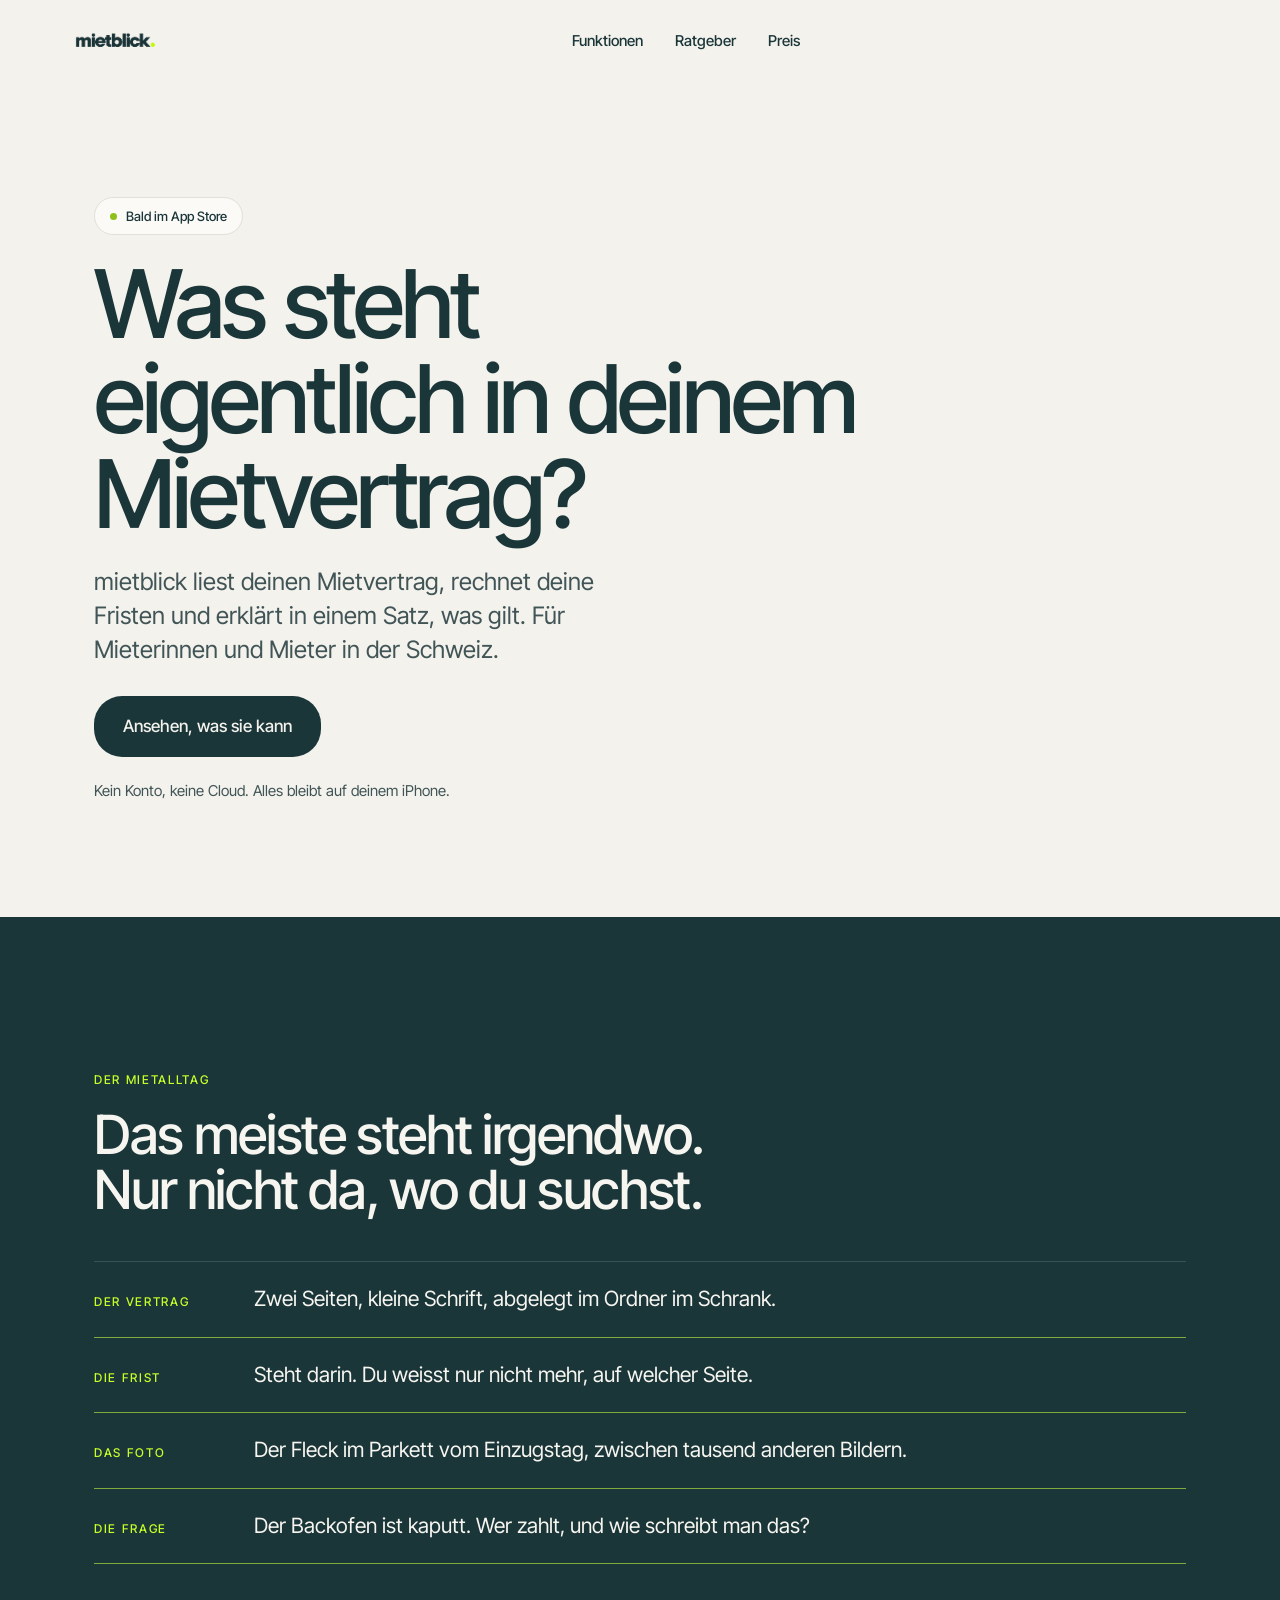
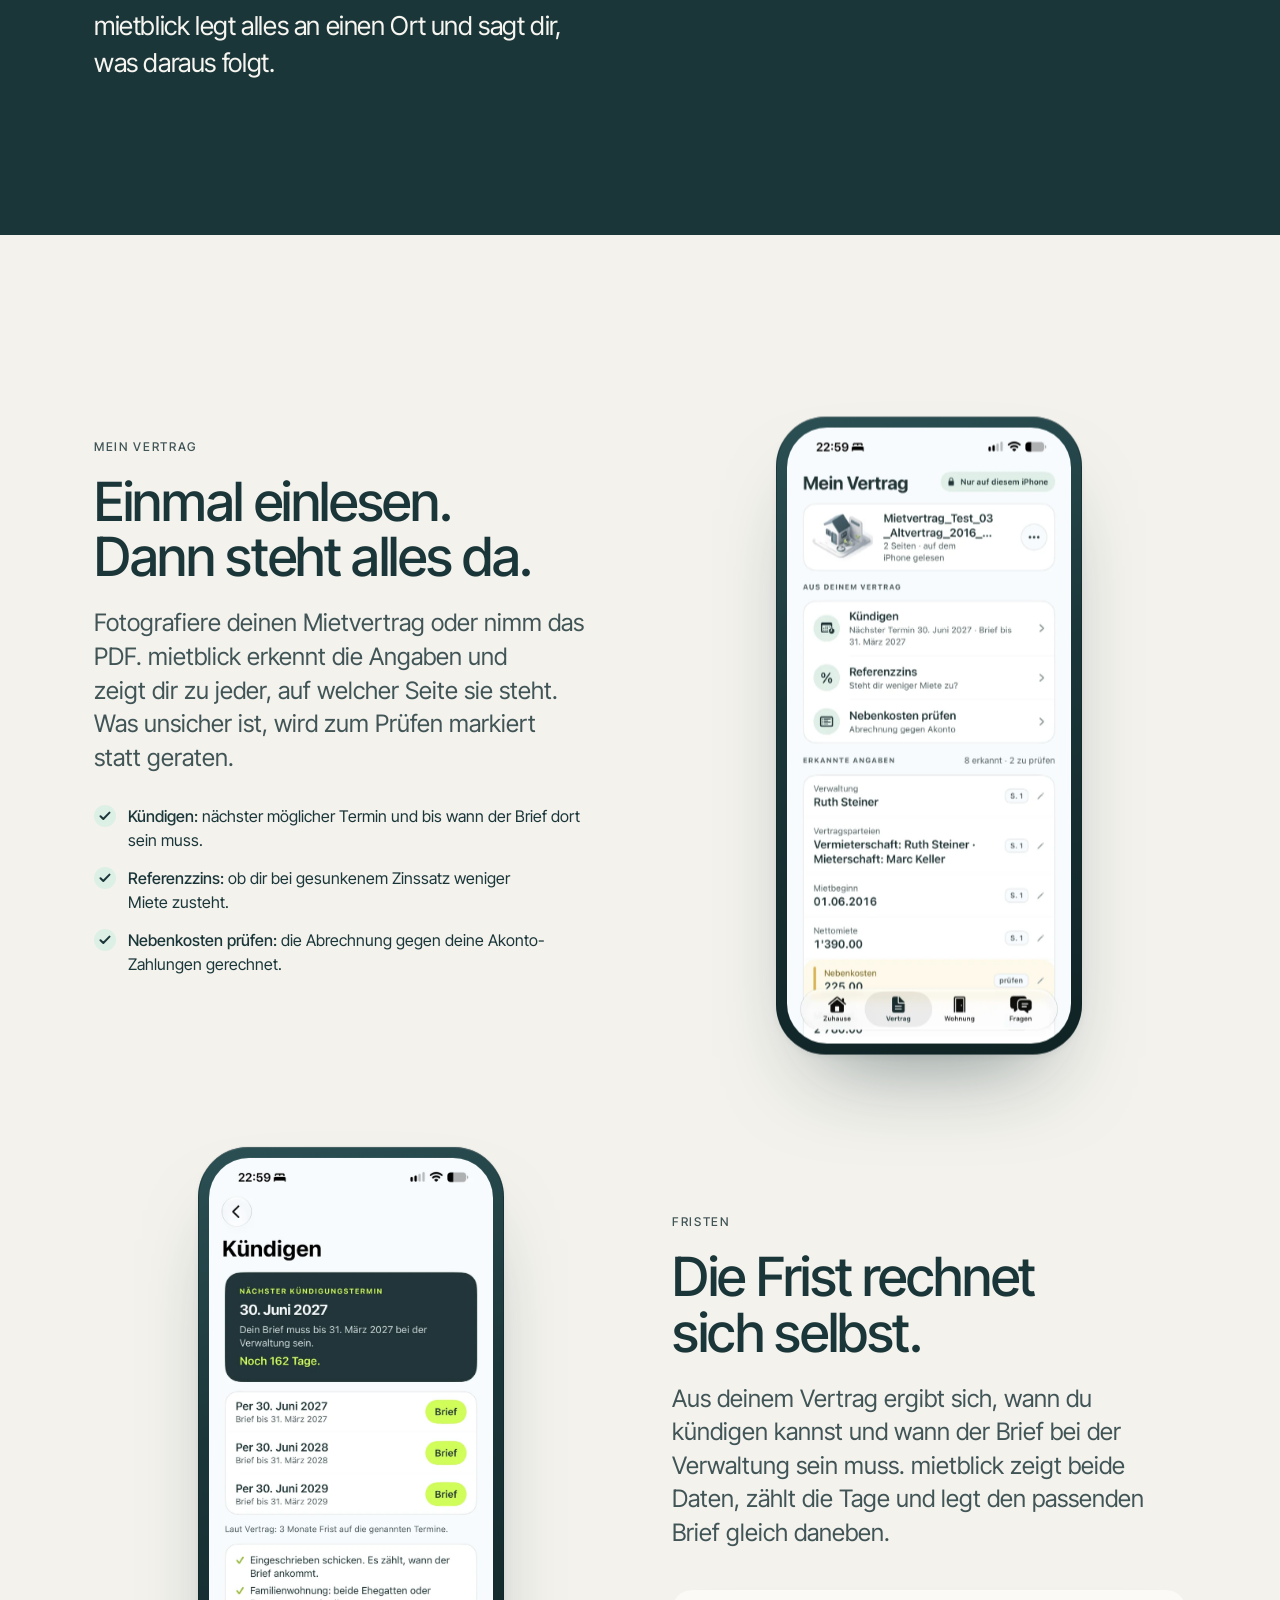
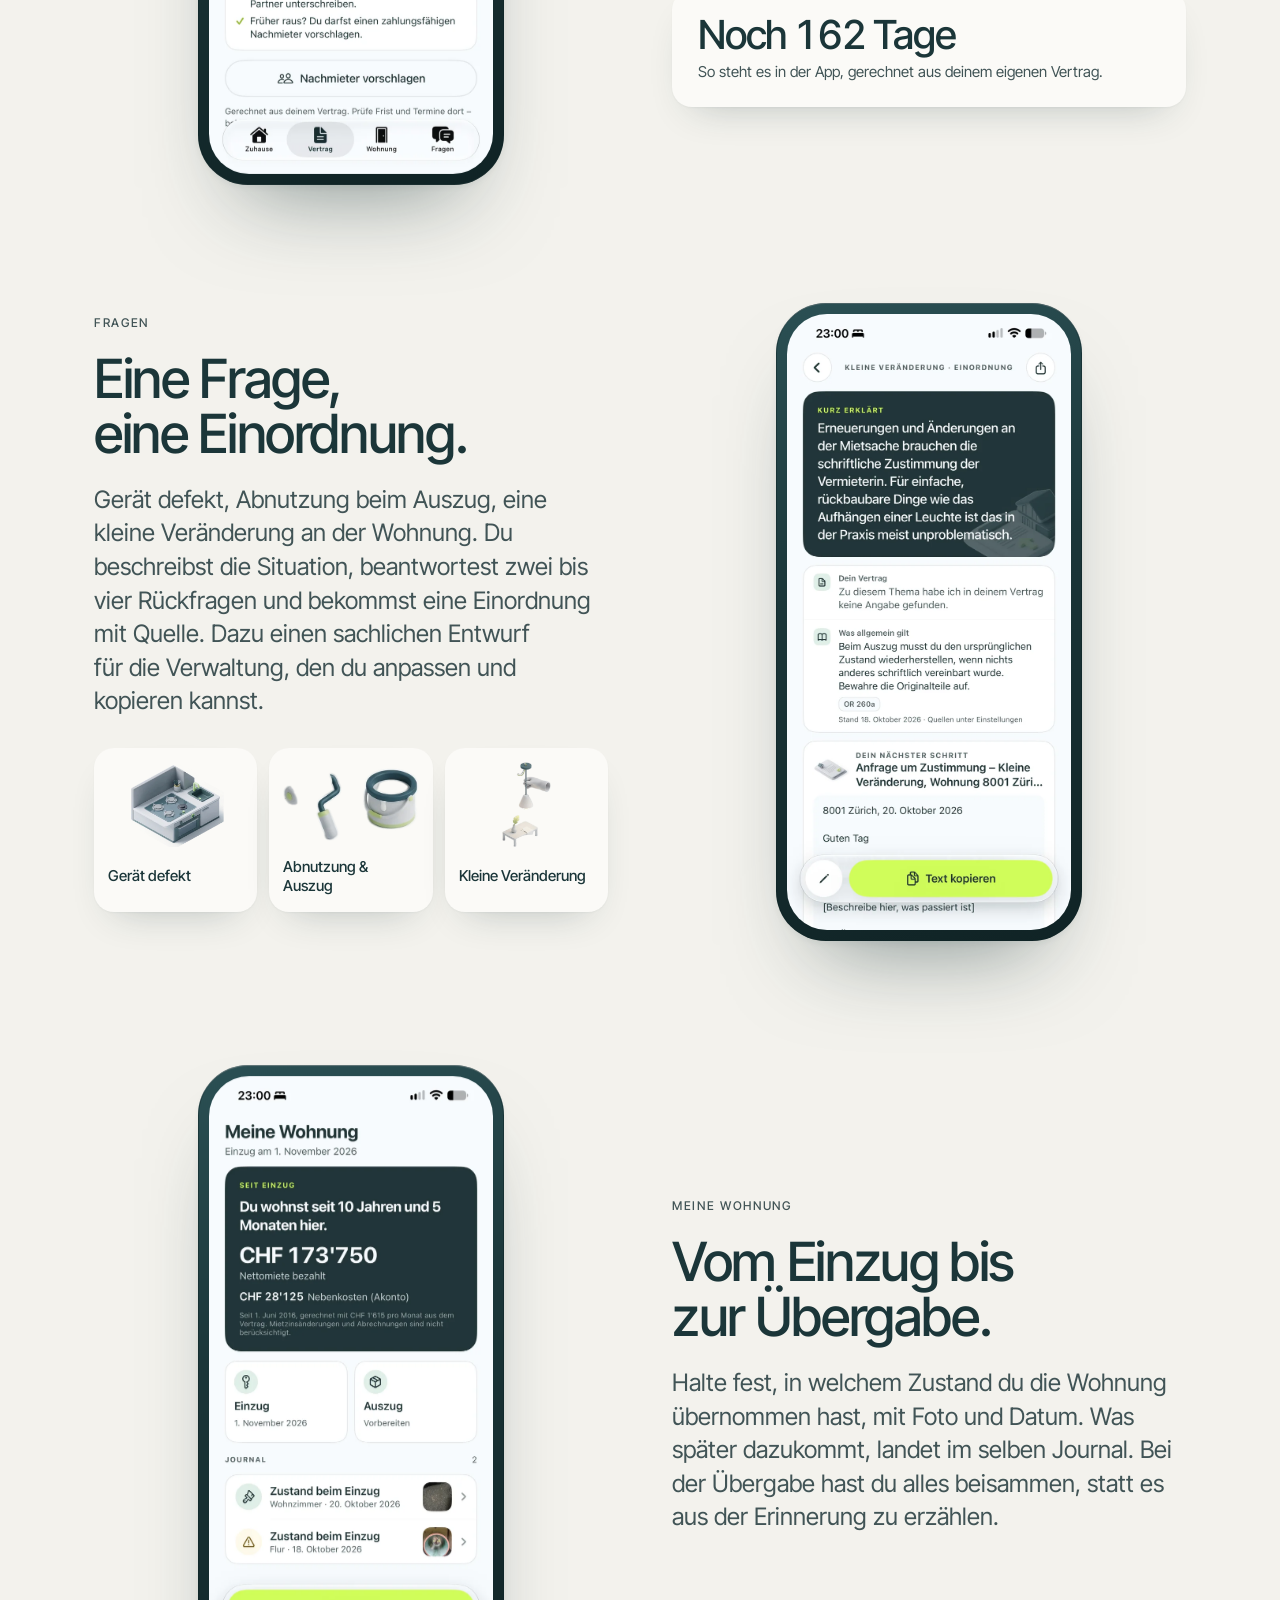
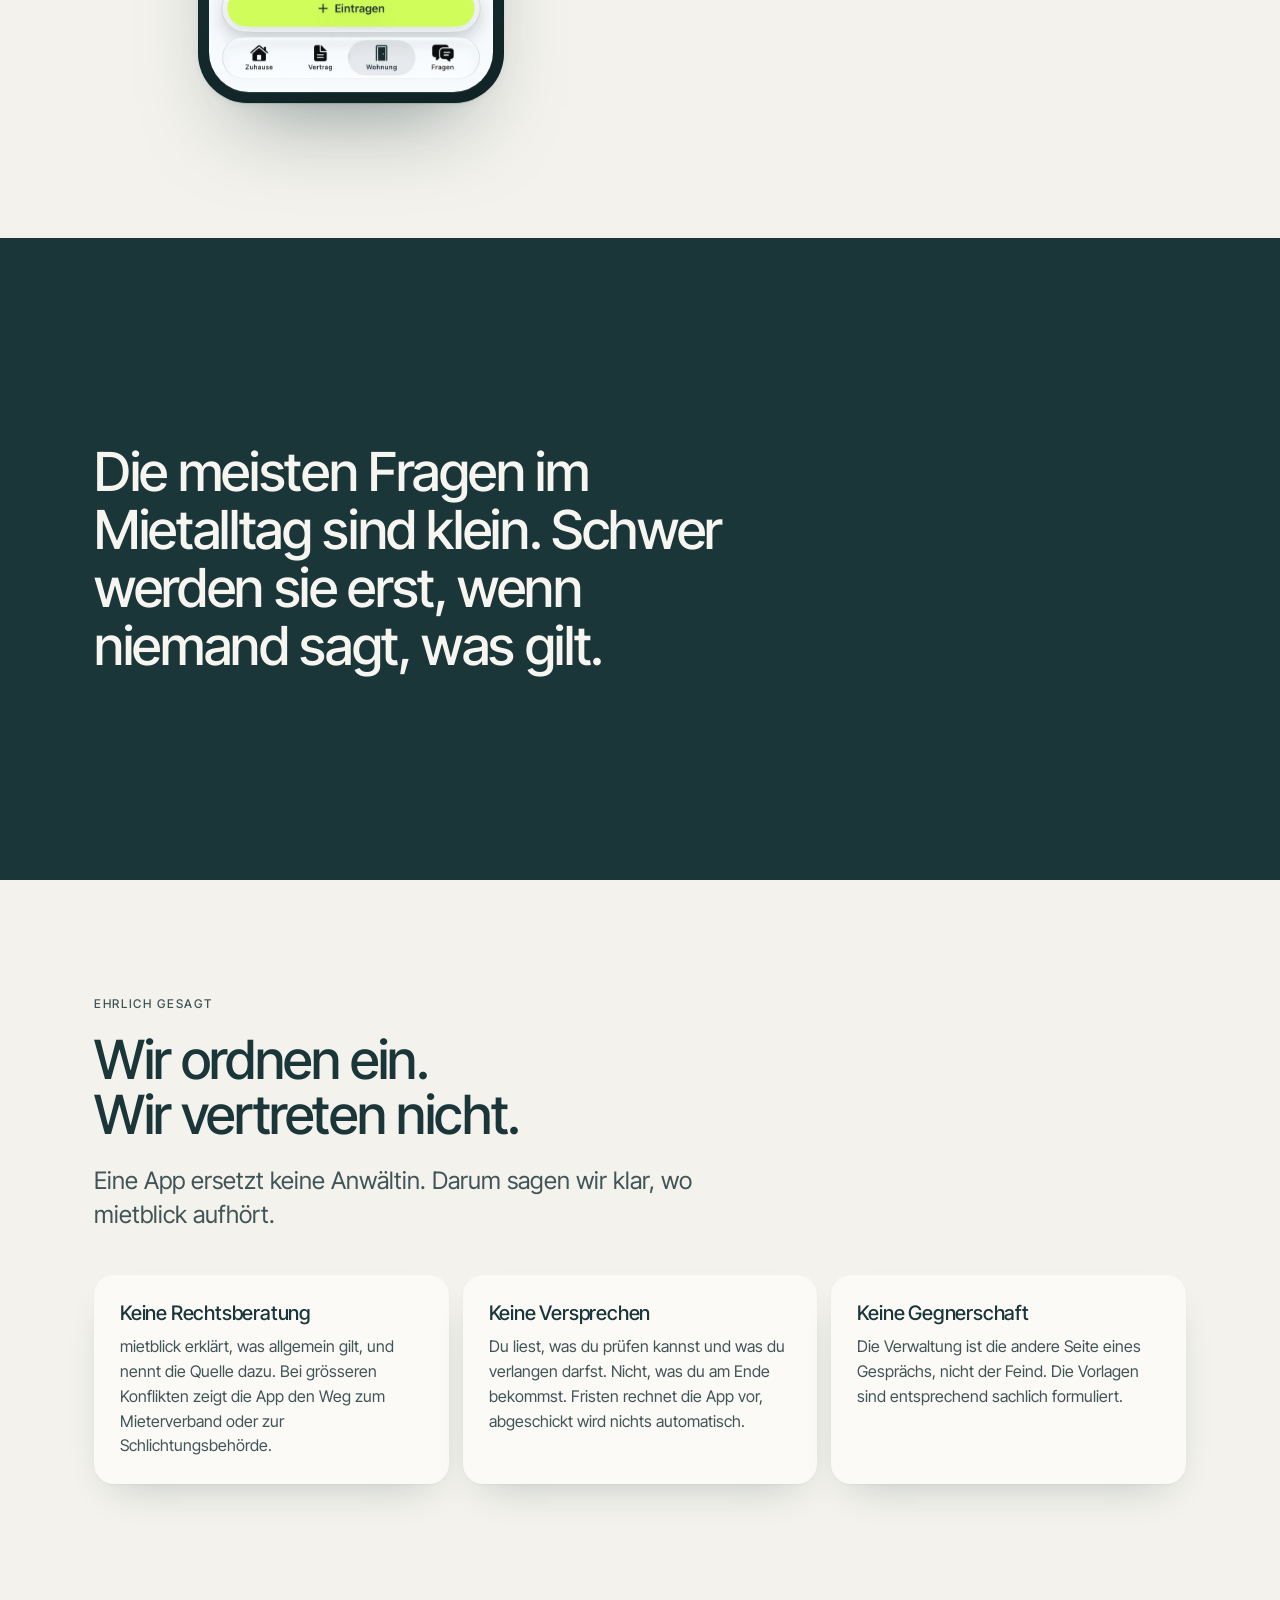
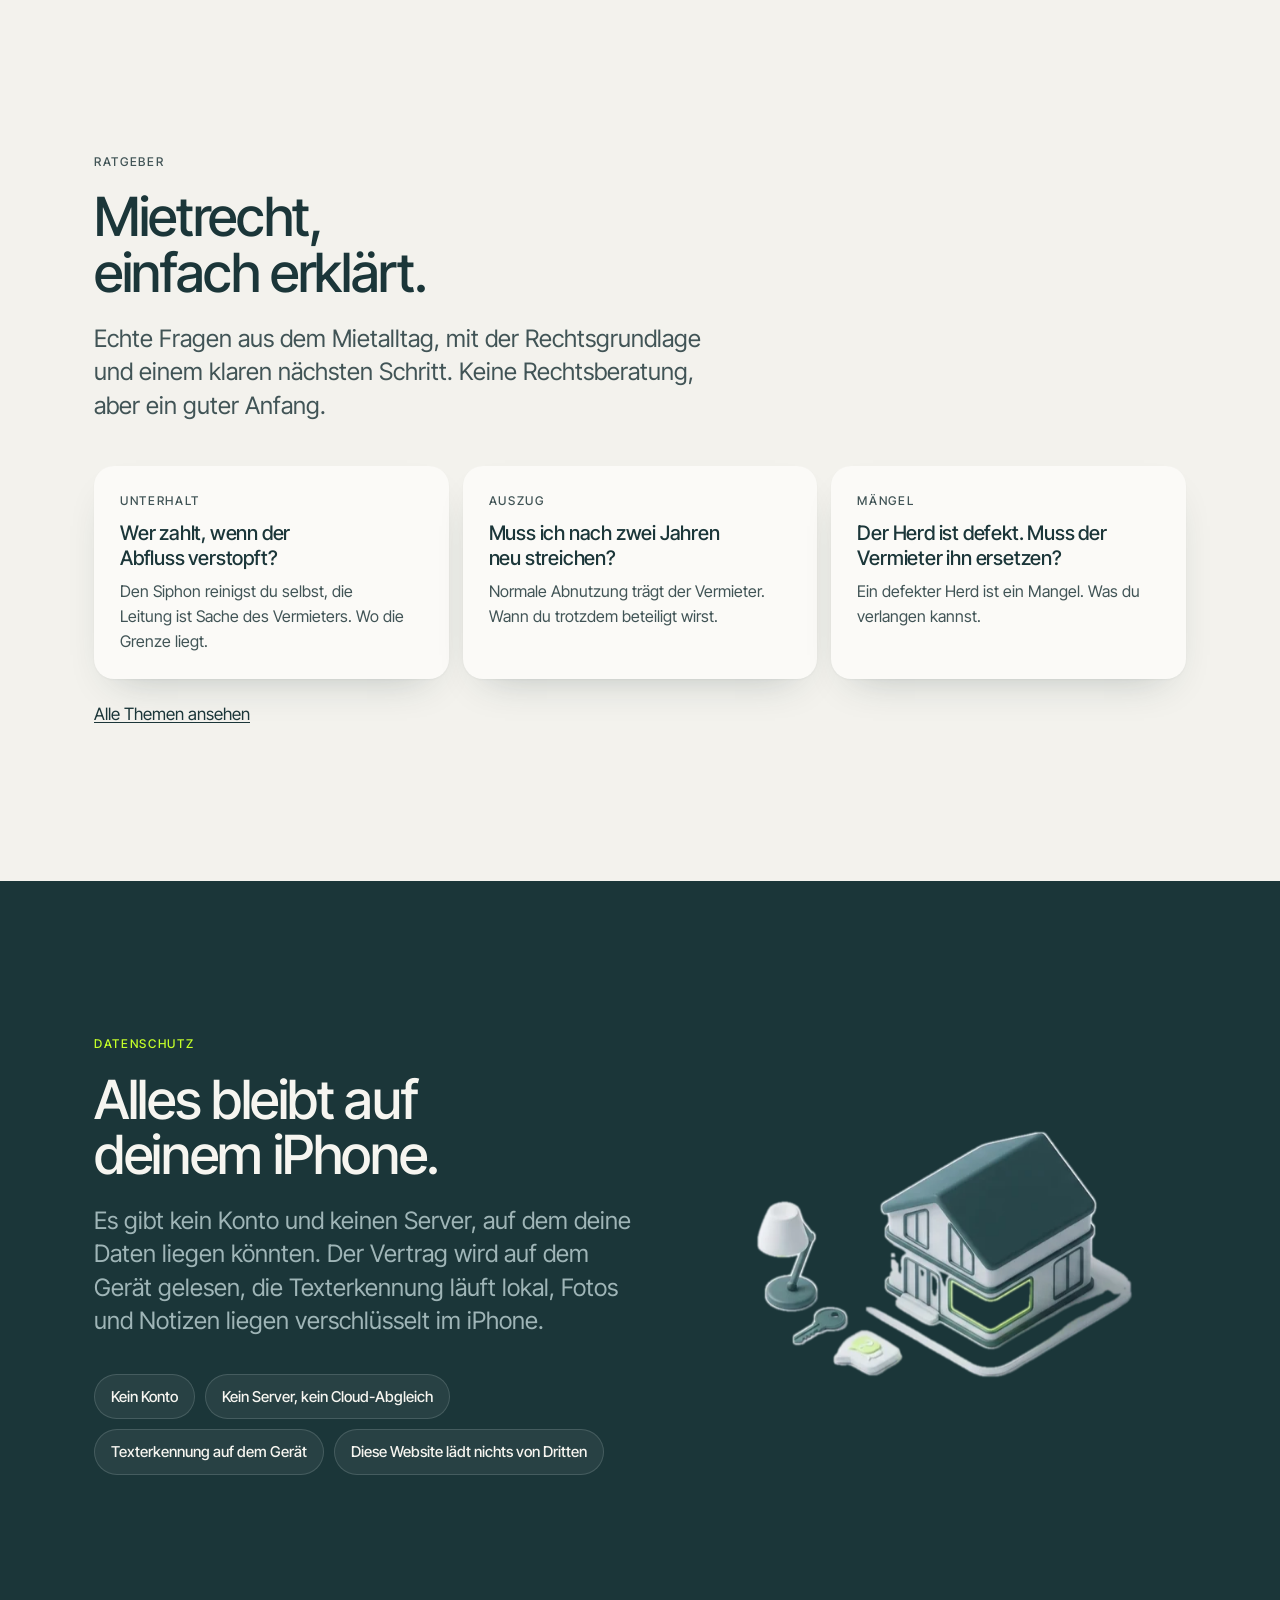
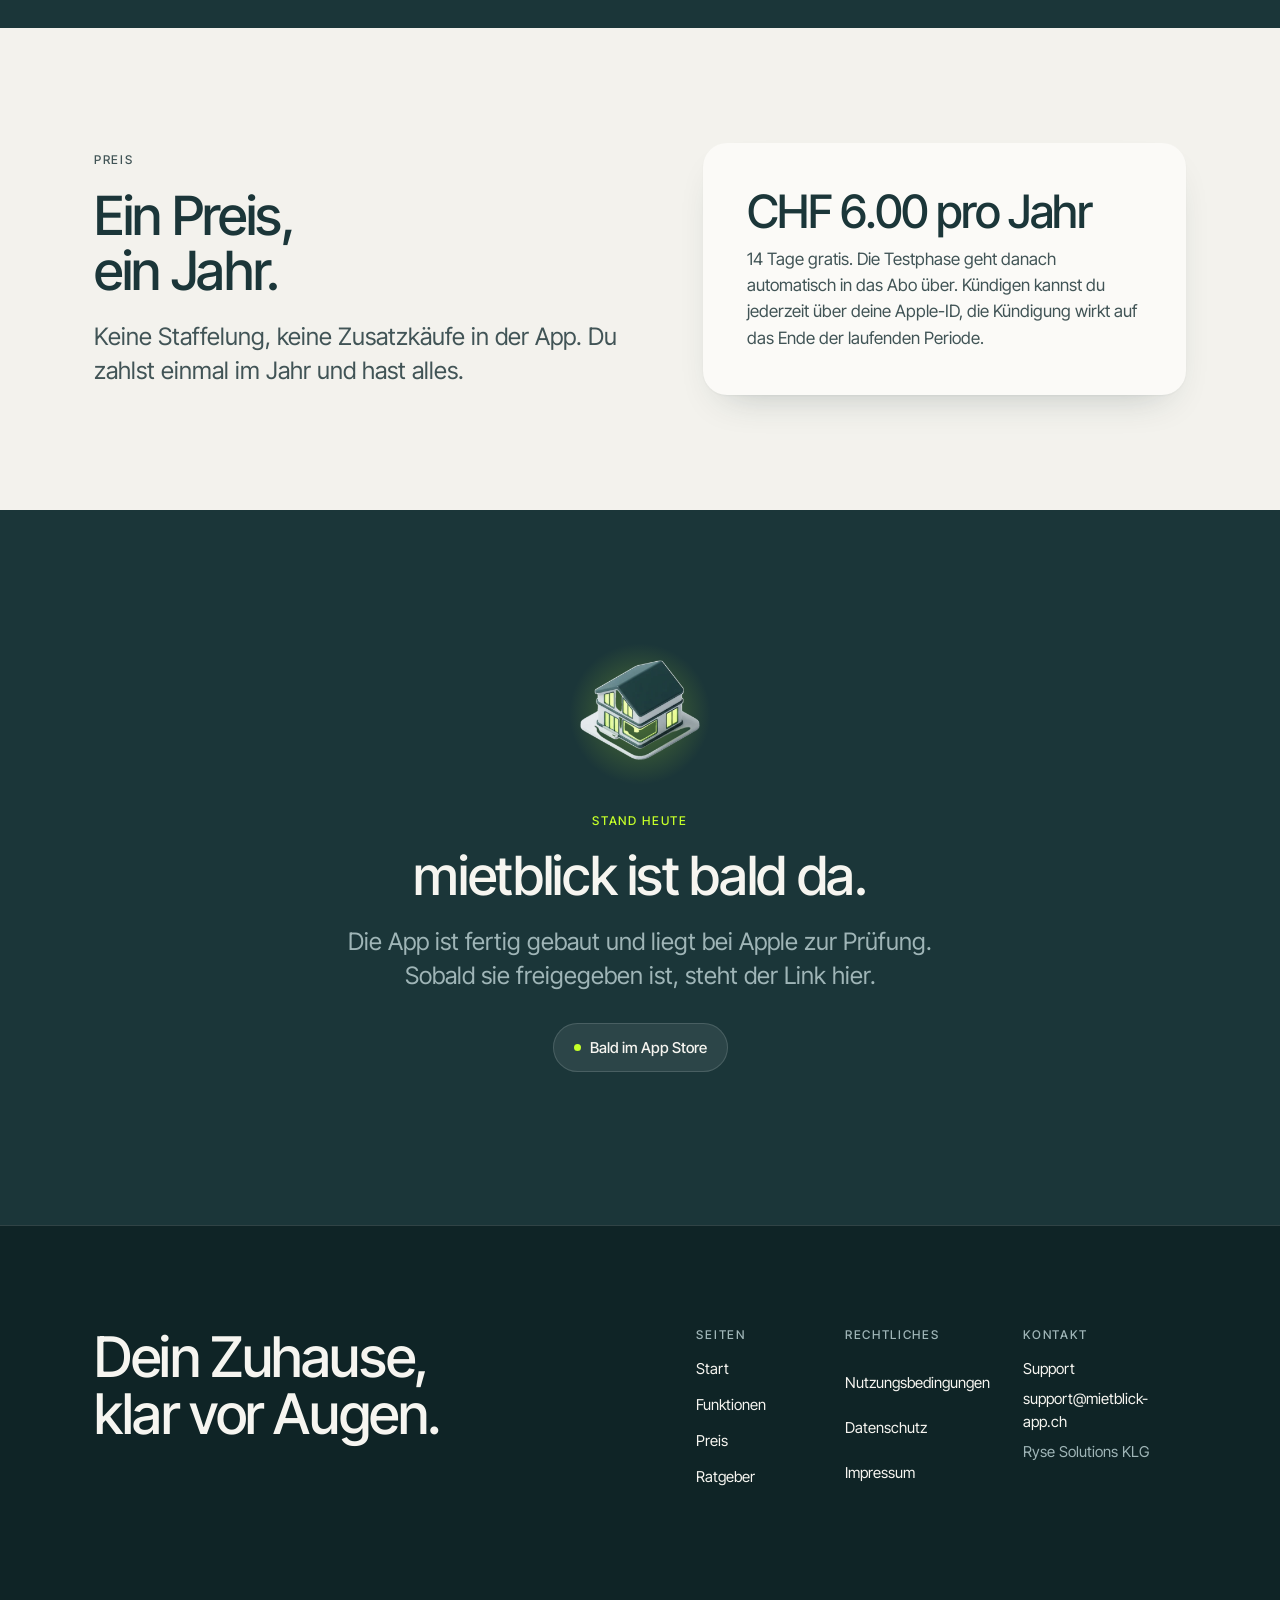
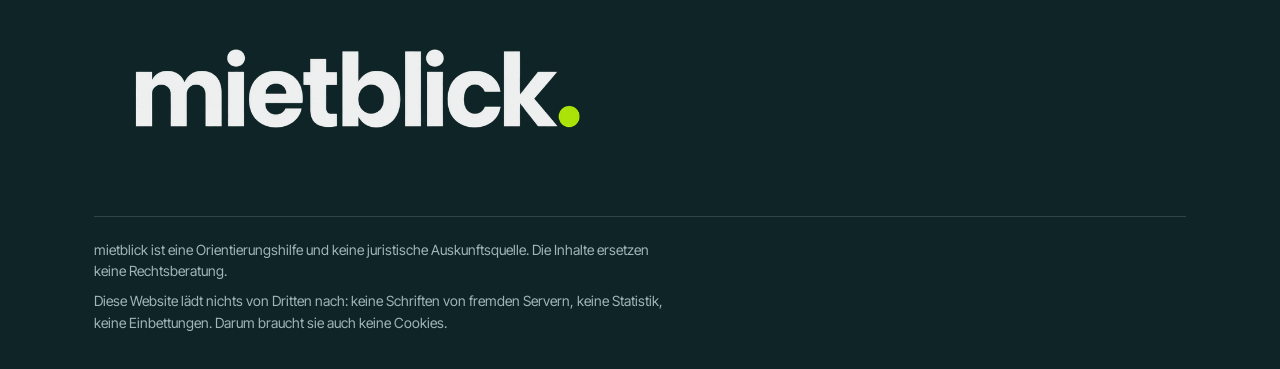
==== commit 93d6da57: "Phase 1: vom App-Schaufenster zur Marke - Kopfzeile statt nachgebauter iOS-Tableiste: transparent ue" ====
--- a/index.html
+++ b/index.html
@@ -4,13 +4,13 @@
 <meta charset="utf-8">
 <meta name="viewport" content="width=device-width,initial-scale=1">
 <title>mietblick, deine Wohnung</title>
-<meta name="description" content="mietblick liest deinen Mietvertrag, rechnet Fristen und erklärt in einem Satz, was gilt. Für Mieterinnen und Mieter in der Schweiz. Alles bleibt auf deinem iPhone.">
+<meta name="description" content="mietblick liest deinen Mietvertrag, rechnet Fristen und erklärt in einem Satz, was gilt. Für Mieterinnen und Mieter in der Schweiz. Alles bleibt auf dem iPhone.">
 <meta name="theme-color" content="#F7FBFF" media="(prefers-color-scheme: light)">
 <meta name="theme-color" content="#0F2426" media="(prefers-color-scheme: dark)">
 <meta property="og:type" content="website">
 <meta property="og:site_name" content="mietblick">
 <meta property="og:title" content="mietblick, deine Wohnung">
-<meta property="og:description" content="mietblick liest deinen Mietvertrag, rechnet Fristen und erklärt in einem Satz, was gilt. Für Mieterinnen und Mieter in der Schweiz. Alles bleibt auf deinem iPhone.">
+<meta property="og:description" content="mietblick liest deinen Mietvertrag, rechnet Fristen und erklärt in einem Satz, was gilt. Für Mieterinnen und Mieter in der Schweiz. Alles bleibt auf dem iPhone.">
 <meta property="og:locale" content="de_CH">
 <meta property="og:url" content="https://mietblick-app.ch/">
 <meta property="og:image" content="https://mietblick-app.ch/assets/og.jpg">
@@ -26,31 +26,57 @@
 <link rel="icon" href="assets/icon.png">
 <link rel="apple-touch-icon" href="assets/icon.png">
 <link rel="stylesheet" href="assets/app.css">
-<script>document.documentElement.classList.add('js')</script>
-<script type="application/ld+json">{"@context":"https://schema.org","@graph":[{"@type":"Organization","@id":"https://mietblick-app.ch/#organisation","name":"Ryse Solutions KLG","url":"https://mietblick-app.ch/","email":"support@mietblick-app.ch","address":{"@type":"PostalAddress","streetAddress":"Talackerstrasse 15","postalCode":"5037","addressLocality":"Muhen","addressCountry":"CH"},"identifier":{"@type":"PropertyValue","propertyID":"UID","value":"CHE-268.832.753"}},{"@type":"WebSite","@id":"https://mietblick-app.ch/#website","url":"https://mietblick-app.ch/","name":"mietblick","description":"Mietrecht verstehen, Fristen rechnen, Wohnung dokumentieren. Für Mieterinnen und Mieter in der Schweiz.","inLanguage":"de-CH","publisher":{"@id":"https://mietblick-app.ch/#organisation"}},{"@type":"WebPage","@id":"https://mietblick-app.ch/#seite","url":"https://mietblick-app.ch/","name":"mietblick, deine Wohnung","description":"mietblick liest deinen Mietvertrag, rechnet Fristen und erklärt in einem Satz, was gilt. Für Mieterinnen und Mieter in der Schweiz. Alles bleibt auf deinem iPhone.","inLanguage":"de-CH","isPartOf":{"@id":"https://mietblick-app.ch/#website"}},{"@type":"SoftwareApplication","@id":"https://mietblick-app.ch/#app","name":"mietblick","applicationCategory":"UtilitiesApplication","operatingSystem":"iOS","description":"mietblick liest deinen Mietvertrag, rechnet Fristen und erklärt in einem Satz, was gilt. Für Mieterinnen und Mieter in der Schweiz. Alles bleibt auf deinem iPhone.","inLanguage":"de-CH","publisher":{"@id":"https://mietblick-app.ch/#organisation"},"offers":{"@type":"Offer","name":"Jahresabo","price":"6.00","priceCurrency":"CHF"}}]}</script>
+<script>/* Sicherheitsnetz: js schaltet die Animationen ein. Meldet sich das Hauptskript kurz
+   nach dem Laden nicht, wird js wieder entfernt, damit kein Inhalt unsichtbar bleibt. */
+(function(){var d=document,w=window,h=d.documentElement;h.classList.add('js');
+function pruefen(){if(!w.__animBereit){h.classList.remove('js');}}
+w.addEventListener('load',function(){setTimeout(pruefen,800);},false);
+setTimeout(pruefen,4000);})();</script>
+<script type="application/ld+json">{"@context":"https://schema.org","@graph":[{"@type":"Organization","@id":"https://mietblick-app.ch/#organisation","name":"Ryse Solutions KLG","url":"https://mietblick-app.ch/","email":"support@mietblick-app.ch","address":{"@type":"PostalAddress","streetAddress":"Talackerstrasse 15","postalCode":"5037","addressLocality":"Muhen","addressCountry":"CH"},"identifier":{"@type":"PropertyValue","propertyID":"UID","value":"CHE-268.832.753"}},{"@type":"WebSite","@id":"https://mietblick-app.ch/#website","url":"https://mietblick-app.ch/","name":"mietblick","description":"Mietrecht verstehen, Fristen rechnen, Wohnung dokumentieren. Für Mieterinnen und Mieter in der Schweiz.","inLanguage":"de-CH","publisher":{"@id":"https://mietblick-app.ch/#organisation"}},{"@type":"WebPage","@id":"https://mietblick-app.ch/#seite","url":"https://mietblick-app.ch/","name":"mietblick, deine Wohnung","description":"mietblick liest deinen Mietvertrag, rechnet Fristen und erklärt in einem Satz, was gilt. Für Mieterinnen und Mieter in der Schweiz. Alles bleibt auf dem iPhone.","inLanguage":"de-CH","isPartOf":{"@id":"https://mietblick-app.ch/#website"}},{"@type":"SoftwareApplication","@id":"https://mietblick-app.ch/#app","name":"mietblick","applicationCategory":"UtilitiesApplication","operatingSystem":"iOS","description":"mietblick liest deinen Mietvertrag, rechnet Fristen und erklärt in einem Satz, was gilt. Für Mieterinnen und Mieter in der Schweiz. Alles bleibt auf dem iPhone.","inLanguage":"de-CH","publisher":{"@id":"https://mietblick-app.ch/#organisation"},"offers":{"@type":"Offer","name":"Jahresabo","price":"6.00","priceCurrency":"CHF"}}]}</script>
 </head>
 <body>
 <a class="skip" href="#inhalt">Zum Inhalt</a>
 <div class="progress" aria-hidden="true"></div>
-<header class="top"><div class="shell top-in">
+<header class="top"><div class="top-in">
 <a class="brand" href="index.html" aria-label="mietblick, zur Startseite">
 <img class="on-light" src="assets/wortmarke-petrol.png" alt="mietblick" width="900" height="240">
 <img class="on-dark" src="assets/wortmarke-weiss.png" alt="" aria-hidden="true" width="900" height="240">
 </a>
-
+<nav class="top-nav" aria-label="Hauptnavigation">
+<a href="index.html#funktionen">Funktionen</a>
+<a href="ratgeber/">Ratgeber</a>
+<a href="index.html#preis">Preis</a>
+</nav>
+<div class="top-right">
+<a class="btn btn-primary btn-sm" href="index.html#funktionen">Was sie kann</a>
+<button class="burger" type="button" aria-expanded="false" aria-controls="menu" aria-label="Menü öffnen"><span></span></button>
+</div>
+<div class="menu" id="menu" hidden>
+<a href="index.html#funktionen">Funktionen</a>
+<a href="ratgeber/">Ratgeber</a>
+<a href="index.html#preis">Preis</a>
+<a class="sub" href="support.html">Support</a>
+<a class="sub" href="nutzungsbedingungen.html">Nutzungsbedingungen</a>
+<a class="sub" href="datenschutz.html">Datenschutz</a>
+<a class="sub" href="impressum.html">Impressum</a>
+</div>
 </div></header>
+<script>(function(){var b=document.querySelector('.burger'),m=document.getElementById('menu');if(!b||!m)return;
+function setz(offen){b.setAttribute('aria-expanded',offen?'true':'false');b.setAttribute('aria-label',offen?'Menü schliessen':'Menü öffnen');if(offen){m.removeAttribute('hidden');}else{m.setAttribute('hidden','');}}
+b.addEventListener('click',function(){setz(b.getAttribute('aria-expanded')!=='true');});
+document.addEventListener('keydown',function(e){if(e.key==='Escape'&&b.getAttribute('aria-expanded')==='true'){setz(false);b.focus();}});
+m.addEventListener('click',function(e){if(e.target.tagName==='A')setz(false);});})();</script>
 <main id="inhalt">
 
 <section class="hero" id="start">
-<div class="shell hero-grid">
+<div class="shell">
 <div class="reveal">
 <p class="status">Bald im App Store</p>
-<h1>Dein Zuhause,<br>klar vor Augen.</h1>
+<h1>Was steht eigentlich in deinem Mietvertrag?</h1>
 <p class="lead">mietblick liest deinen Mietvertrag, rechnet deine Fristen und erklärt in einem Satz, was gilt. Für Mieterinnen und Mieter in der Schweiz.</p>
 <div class="btns"><a class="btn btn-primary" href="#funktionen">Ansehen, was sie kann</a></div>
 <p class="note">Kein Konto, keine Cloud. Alles bleibt auf deinem iPhone.</p>
 </div>
-<div class="hero-art reveal" data-d="1"><span class="glow" aria-hidden="true"></span><img src="assets/hero-haus.webp" alt="" aria-hidden="true" width="620" height="620" data-par="1.1"></div>
 </div>
 </section>
 
@@ -77,6 +103,10 @@
 <div class="feature"><div class="reveal"><span class="eyebrow">Fragen</span><h2>Eine Frage,<br>eine Einordnung.</h2><p class="lead">Gerät defekt, Abnutzung beim Auszug, eine kleine Veränderung an der Wohnung. Du beschreibst die Situation, beantwortest zwei bis vier Rückfragen und bekommst eine Einordnung mit Quelle. Dazu einen sachlichen Entwurf für die Verwaltung, den du anpassen und kopieren kannst.</p><ul class="tiles reveal" data-d="2"><li class="tile"><img src="assets/geraet-defekt-kueche.webp" alt="" aria-hidden="true" width="360" height="225" loading="lazy"><span>Gerät defekt</span></li><li class="tile"><img src="assets/abnutzung-streichen.webp" alt="" aria-hidden="true" width="360" height="225" loading="lazy"><span>Abnutzung &amp; Auszug</span></li><li class="tile"><img src="assets/kleine-veraenderung-lampe.webp" alt="" aria-hidden="true" width="360" height="225" loading="lazy"><span>Kleine Veränderung</span></li></ul></div><div class="feature-art"><div class="device" data-par="1"><img src="assets/app-einordnung.webp" alt="Eine Einordnung in mietblick mit Quelle und Textentwurf" width="306" height="663" loading="lazy"></div></div></div>
 <div class="feature flip"><div class="reveal"><span class="eyebrow">Meine Wohnung</span><h2>Vom Einzug bis<br>zur Übergabe.</h2><p class="lead">Halte fest, in welchem Zustand du die Wohnung übernommen hast, mit Foto und Datum. Was später dazukommt, landet im selben Journal. Bei der Übergabe hast du alles beisammen, statt es aus der Erinnerung zu erzählen.</p></div><div class="feature-art"><div class="device" data-par="1.3"><img src="assets/app-wohnung.webp" alt="Das Wohnungs-Journal in mietblick mit Einträgen seit dem Einzug" width="306" height="663" loading="lazy"></div></div></div>
 </div>
+</section>
+
+<section class="band breath" aria-label="Zwischenruf">
+<div class="shell"><p class="reveal">Die meisten Fragen im Mietalltag sind klein. Schwer werden sie erst, wenn niemand sagt, was gilt.</p></div>
 </section>
 
 <section class="sec-tight">
@@ -156,33 +186,32 @@
 </section>
 
 </main>
-<nav class="dock" aria-label="Seiten" data-spy style="--i:0"><span class="pill" aria-hidden="true"></span><a href="index.html" aria-current="page"><svg viewBox="0 0 24 24" fill="none" stroke="currentColor" stroke-width="1.8" stroke-linecap="round" stroke-linejoin="round" aria-hidden="true"><path d="M3 10.5 12 3l9 7.5V20a1 1 0 0 1-1 1h-5v-6h-6v6H4a1 1 0 0 1-1-1z"/></svg><span>Start</span></a><a href="index.html#funktionen"><svg viewBox="0 0 24 24" fill="none" stroke="currentColor" stroke-width="1.8" stroke-linecap="round" stroke-linejoin="round" aria-hidden="true"><path d="M14 3H6a1 1 0 0 0-1 1v16a1 1 0 0 0 1 1h12a1 1 0 0 0 1-1V8z"/><path d="M14 3v5h5M8.5 13h7M8.5 17h5"/></svg><span>Feature</span></a><a href="index.html#preis"><svg viewBox="0 0 24 24" fill="none" stroke="currentColor" stroke-width="1.8" stroke-linecap="round" stroke-linejoin="round" aria-hidden="true"><path d="M3.5 12.6 12.4 3.7a1 1 0 0 1 .7-.3H20a1 1 0 0 1 1 1v6.9a1 1 0 0 1-.3.7l-8.9 8.9a1.5 1.5 0 0 1-2.1 0l-6.9-6.9a1.5 1.5 0 0 1 0-2.1z"/><circle cx="16.5" cy="7.5" r="1.3"/></svg><span>Preis</span></a><a href="index.html#mehr"><svg viewBox="0 0 24 24" fill="none" stroke="currentColor" stroke-width="1.8" stroke-linecap="round" stroke-linejoin="round" aria-hidden="true"><circle cx="5" cy="12" r="1.6"/><circle cx="12" cy="12" r="1.6"/><circle cx="19" cy="12" r="1.6"/></svg><span>Mehr</span></a></nav><script>(function(){
-var d=document.querySelector('.dock');if(!d)return;
-var ids=['start','funktionen','preis','mehr'];var links=[].slice.call(d.querySelectorAll('a'));var ticking=false;
-function set(i){d.style.setProperty('--i',i);links.forEach(function(a,k){if(k===i){a.setAttribute('aria-current','page');}else{a.removeAttribute('aria-current');}});}
-function spy(){ticking=false;var line=window.innerHeight*0.4,idx=0;
-var end=window.innerHeight+window.pageYOffset>=document.documentElement.scrollHeight-4;
-if(end){idx=ids.length-1;}else{ids.forEach(function(id,k){var el=document.getElementById(id);if(el&&el.getBoundingClientRect().top<=line)idx=k;});}
-set(idx);}
-window.addEventListener('scroll',function(){if(!ticking){ticking=true;requestAnimationFrame(spy);}},{passive:true});
-window.addEventListener('resize',spy);spy();})();</script>
-<footer id="mehr"><div class="shell f-in">
-<a class="brand" href="index.html" aria-label="mietblick">
-<img class="on-light" src="assets/wortmarke-petrol.png" alt="mietblick" width="900" height="240">
-<img class="on-dark" src="assets/wortmarke-weiss.png" alt="" aria-hidden="true" width="900" height="240">
-</a>
-<div>
-<nav aria-label="Seiten">
+<footer id="mehr"><div class="shell">
+<div class="foot-top">
+<p class="foot-claim">Dein Zuhause,<br>klar vor Augen.</p>
+<div class="foot-cols">
+<nav aria-label="Seiten"><h2 class="foot-h">Seiten</h2>
 <a href="index.html">Start</a>
+<a href="index.html#funktionen">Funktionen</a>
+<a href="index.html#preis">Preis</a>
 <a href="ratgeber/">Ratgeber</a>
+</nav>
+<nav aria-label="Rechtliches"><h2 class="foot-h">Rechtliches</h2>
 <a href="nutzungsbedingungen.html">Nutzungsbedingungen</a>
 <a href="datenschutz.html">Datenschutz</a>
 <a href="impressum.html">Impressum</a>
+</nav>
+<div><h2 class="foot-h">Kontakt</h2>
 <a href="support.html">Support</a>
-</nav>
-<p class="f-note">Ryse Solutions KLG &middot; <a href="mailto:support@mietblick-app.ch">support@mietblick-app.ch</a></p>
-<p class="f-note">mietblick ist eine Orientierungshilfe und keine juristische Auskunftsquelle. Die Inhalte ersetzen keine Rechtsberatung.</p>
-<p class="f-note">Diese Website lädt nichts von Dritten nach: keine Schriften, keine Statistik, keine Einbettungen. Darum braucht sie auch keine Cookies.</p>
+<a href="mailto:support@mietblick-app.ch">support@mietblick-app.ch</a>
+<p>Ryse Solutions KLG</p>
+</div>
+</div>
+</div>
+<a class="brand foot-brand" href="index.html" aria-label="mietblick, zur Startseite"><img src="assets/wortmarke-weiss.png" alt="mietblick" width="900" height="240"></a>
+<div class="foot-legal">
+<p>mietblick ist eine Orientierungshilfe und keine juristische Auskunftsquelle. Die Inhalte ersetzen keine Rechtsberatung.</p>
+<p>Diese Website lädt nichts von Dritten nach: keine Schriften von fremden Servern, keine Statistik, keine Einbettungen. Darum braucht sie auch keine Cookies.</p>
 </div>
 </div></footer>
 <script>
@@ -233,12 +262,13 @@
   }
 
   var items=document.querySelectorAll('.reveal,.feature-art,.beats,[data-count]');
-  if(!items.length) return;
+  if(!items.length){ window.__animBereit=1; return; }
   if(!('IntersectionObserver' in window)){
     for(var j=0;j<items.length;j++){
       items[j].classList.add('in');
       if(items[j].hasAttribute('data-count')) countUp(items[j]);
     }
+    window.__animBereit=1;
     return;
   }
   var io=new IntersectionObserver(function(entries){
@@ -253,6 +283,7 @@
     });
   },{rootMargin:'0px 0px -12% 0px',threshold:0});
   for(var k=0;k<items.length;k++) io.observe(items[k]);
+  window.__animBereit=1;  // Signal an das Sicherheitsnetz im Kopf
 })();
 </script>
 </body>
--- a/assets/app.css
+++ b/assets/app.css
@@ -1,38 +1,44 @@
 :root{
 --petrol:#1B3639;--petrol-deep:#0F2426;--lime:#C5FF28;--lime-ink:#8FBF1A;
---ice:#F7FBFF;--paper:#FFFFFF;--accent-text:#445B0C;--ink:#1B3639;--ink-muted:#44585B;
---hairline:#E4EBEE;--sage:#DDF0E6;
---band:#1B3639;--band-ink:#F7FBFF;--band-muted:#9FB5B7;--band-line:rgba(247,251,255,.14);
+--ice:#F3F2ED;--paper:#FBFAF7;--accent-text:#41570B;--ink:#1B3639;--ink-muted:#415456;
+--hairline:#E2E0D8;--sage:#DDF0E6;
+--band:#1B3639;--band-ink:#F6F5F0;--band-muted:#9FB5B7;--band-line:rgba(247,251,255,.14);
 --r-chip:8px;--r-control:16px;--r-card:20px;--r-hero:24px;--r-pill:28px;
 --lift:0 1px 2px rgba(27,54,57,.04),0 18px 40px -22px rgba(27,54,57,.30);
 --lift-hi:0 2px 4px rgba(27,54,57,.05),0 30px 60px -28px rgba(27,54,57,.42);
 --lift-strong:0 2px 6px rgba(27,54,57,.06),0 48px 90px -44px rgba(27,54,57,.55);
---ease:cubic-bezier(.16,1,.3,1);
-}
+--ease:cubic-bezier(.16,1,.3,1);--ease-slow:cubic-bezier(.22,.61,.36,1);
+}
+@font-face{font-family:"Inter Tight";font-style:normal;font-weight:100 900;font-display:swap;
+src:url("fonts/inter-tight-latin.woff2") format("woff2");
+unicode-range:U+0000-00FF,U+0131,U+0152-0153,U+02BB-02BC,U+02C6,U+02DA,U+02DC,U+0304,U+0308,U+0329,U+2000-206F,U+20AC,U+2122,U+2191,U+2193,U+2212,U+2215,U+FEFF,U+FFFD}
+/* Rueckfall mit angepassten Metriken, damit der Schriftwechsel nicht springt */
+@font-face{font-family:"Inter Tight Fallback";src:local("Arial");size-adjust:94%;ascent-override:96%;descent-override:24%;line-gap-override:0%}
 *{box-sizing:border-box}
-html{-webkit-text-size-adjust:100%;scroll-behavior:smooth;overflow-x:clip;--dock-h:64px;--dock-gap:18px;--header-h:72px;scroll-padding-block-start:calc(var(--header-h) + 1rem);scroll-padding-block-end:calc(var(--dock-h) + max(var(--dock-gap), env(safe-area-inset-bottom,0px)) + 1rem)}
+html{-webkit-text-size-adjust:100%;scroll-behavior:smooth;overflow-x:clip;--header-h:72px;scroll-padding-block-start:calc(var(--header-h) + 1rem)}
 body{margin:0;overflow-x:clip;background:var(--ice);color:var(--ink);
-font-family:-apple-system,BlinkMacSystemFont,"SF Pro Display","SF Pro Text","Inter","Segoe UI",Roboto,Helvetica,Arial,sans-serif;
-font-size:17px;line-height:1.65;-webkit-font-smoothing:antialiased;text-rendering:optimizeLegibility}
+font-family:"Inter Tight","Inter Tight Fallback",-apple-system,BlinkMacSystemFont,"Segoe UI",Roboto,Helvetica,Arial,sans-serif;
+font-size:17px;line-height:1.55;font-weight:400;text-wrap:pretty;-webkit-font-smoothing:antialiased;text-rendering:optimizeLegibility}
 img{max-width:100%}
 
 /* Raster */
 .shell{max-width:1140px;margin:0 auto;padding:0 24px}
 .shell.narrow{max-width:780px}
-.sec{padding:clamp(72px,10vw,132px) 0}
-.sec-tight{padding:clamp(56px,7vw,92px) 0}
+.sec{padding:clamp(96px,12vw,168px) 0}
+.sec-tight{padding:clamp(72px,9vw,120px) 0}
 .band{background:var(--band);color:var(--band-ink)}
 .band .lead,.band .muted{color:var(--band-muted)}
 .band .eyebrow{color:var(--lime)}
 
 /* Typografie */
-.eyebrow{font-size:12px;font-weight:700;letter-spacing:.14em;text-transform:uppercase;
+.eyebrow{font-size:12px;font-weight:500;letter-spacing:.14em;text-transform:uppercase;
 color:var(--ink-muted);margin:0 0 18px;display:block}
-h1{font-size:clamp(40px,6.4vw,74px);line-height:1.03;letter-spacing:-.035em;font-weight:700;margin:0 0 22px}
-h2{font-size:clamp(29px,4.1vw,50px);line-height:1.09;letter-spacing:-.03em;font-weight:700;margin:0 0 20px}
-h3{font-size:19px;line-height:1.3;letter-spacing:-.01em;font-weight:600;margin:0 0 8px}
-.lead{font-size:clamp(18px,2vw,22px);line-height:1.5;color:var(--ink-muted);margin:0 0 28px;max-width:46ch}
+h1{font-size:clamp(42px,6.6vw,80px);line-height:1.0;letter-spacing:-.03em;font-weight:500;margin:0 0 24px;text-wrap:balance}
+h2{font-size:clamp(30px,4.3vw,54px);line-height:1.02;letter-spacing:-.025em;font-weight:500;margin:0 0 22px;text-wrap:balance}
+h3{font-size:20px;line-height:1.25;letter-spacing:-.01em;font-weight:500;margin:0 0 8px}
+.lead{font-size:clamp(19px,2.1vw,24px);line-height:1.4;color:var(--ink-muted);margin:0 0 30px;max-width:44ch;font-weight:400}
 .muted{color:var(--ink-muted)}
+strong,b{font-weight:600}
 p{margin:0 0 16px}
 p:last-child{margin-bottom:0}
 
@@ -40,45 +46,48 @@
 .progress{position:fixed;top:0;left:0;height:2px;width:0;background:var(--lime-ink);
 z-index:40;pointer-events:none}
 
-/* Schwebende Navigation unten (Liquid-Glass-Stil): Grid aus vier Feldern, eine Pille gleitet mit */
-.dock{--i:0;position:fixed;left:50%;bottom:max(18px,env(safe-area-inset-bottom));transform:translateX(-50%);
-z-index:30;display:grid;grid-template-columns:repeat(4,minmax(0,1fr));width:min(calc(100vw - 32px),360px);
-padding:5px;border-radius:999px;isolation:isolate;
-background:rgba(250,253,255,.96);backdrop-filter:saturate(180%) blur(22px);-webkit-backdrop-filter:saturate(180%) blur(22px);
-border:1px solid rgba(255,255,255,.7);box-shadow:0 6px 18px -8px rgba(27,54,57,.22),inset 0 1px 0 rgba(255,255,255,.8)}
-.dock .pill{position:absolute;top:5px;bottom:5px;left:5px;width:calc((100% - 10px) / 4);
-border-radius:999px;background:rgba(197,255,40,.6);box-shadow:inset 0 0 0 1px rgba(27,54,57,.08);z-index:-1;
-transform:translateX(calc(var(--i) * 100%));will-change:transform;
-transition:transform .6s cubic-bezier(.32,.72,0,1)}
-.dock a{position:relative;display:flex;flex-direction:column;align-items:center;justify-content:center;gap:3px;min-height:54px;
-font-size:11px;font-weight:600;letter-spacing:-.005em;line-height:1;color:#1B3639;text-decoration:none;white-space:nowrap;border-radius:999px;transition:color .45s cubic-bezier(.32,.72,0,1)}
-.dock a svg{transition:transform .6s cubic-bezier(.32,.72,0,1)}
-.dock a[aria-current="page"] svg{transform:translateY(-1px) scale(1.08)}
-.dock a:focus-visible{outline:2px solid #1B3639;outline-offset:2px}
-.dock svg{width:22px;height:22px;flex:none}
-footer{padding-bottom:calc(104px + env(safe-area-inset-bottom))}
-@media(prefers-reduced-motion:reduce){.dock .pill,.dock a,.dock a svg{transition:none}}
-/* Kopfzeile */
-.top{position:sticky;top:0;z-index:20;background:rgba(247,251,255,.82);
-backdrop-filter:saturate(180%) blur(16px);-webkit-backdrop-filter:saturate(180%) blur(16px);
-border-bottom:1px solid transparent;transition:border-color .3s}
-.top.stuck{border-bottom-color:var(--hairline)}
-.top-in{display:flex;align-items:center;justify-content:space-between;gap:16px;padding:16px 0}
+/* Kopfzeile: transparent ueber dem Hero, beim Scrollen eine schwebende Pille */
+.top{position:sticky;top:0;z-index:20;padding:0 12px}
+.top-in{display:flex;align-items:center;justify-content:space-between;gap:16px;padding:18px 0;
+max-width:1140px;margin:0 auto;border-radius:999px;border:1px solid transparent;
+transition:max-width .55s var(--ease),padding .55s var(--ease),margin .55s var(--ease),background-color .4s,border-color .4s,box-shadow .55s var(--ease)}
+.top.stuck .top-in{max-width:760px;margin-top:10px;padding:8px 8px 8px 20px;
+background:rgba(251,250,247,.88);backdrop-filter:saturate(180%) blur(18px);-webkit-backdrop-filter:saturate(180%) blur(18px);
+border-color:rgba(27,54,57,.08);box-shadow:0 10px 30px -18px rgba(27,54,57,.35)}
 .brand{display:inline-flex;align-items:center}
-.brand img{height:26px;width:auto;display:block;transition:height .35s var(--ease)}
-.top.stuck .brand img{height:22px}
+.brand img{height:26px;width:auto;display:block;transition:height .45s var(--ease)}
+.top.stuck .brand img{height:20px}
 .brand .on-dark{display:none}
-@media(max-width:759px){.top-in .status{display:none}}
-/* Mobil: Logo zentriert und grösser, Hero rückt nach oben an die Kopfzeile */
-@media(max-width:759px){
-.top-in{justify-content:center;padding:14px 0 10px}
-.brand img{height:34px}
-.top.stuck .brand img{height:30px}
-.hero{padding-top:8px}
-}
+.top-nav{display:none;gap:4px}
+.top-nav a{display:inline-flex;align-items:center;min-height:44px;padding:0 14px;border-radius:999px;
+font-size:15px;font-weight:500;color:var(--ink);text-decoration:none;transition:background-color .25s}
+.top-nav a:hover{background:rgba(27,54,57,.06)}
+.top-right{display:flex;align-items:center;gap:8px}
+.btn-sm{font-size:15px;padding:11px 18px;min-height:44px}
+.burger{display:inline-grid;place-items:center;width:44px;height:44px;border-radius:999px;border:1px solid var(--hairline);
+background:var(--paper);color:var(--ink);cursor:pointer;padding:0}
+.burger span{display:block;width:16px;height:2px;background:currentColor;border-radius:2px;position:relative;transition:transform .3s var(--ease),background-color .3s}
+.burger span::before,.burger span::after{content:"";position:absolute;left:0;width:16px;height:2px;background:currentColor;border-radius:2px;transition:transform .3s var(--ease)}
+.burger span::before{top:-5px}.burger span::after{top:5px}
+.burger[aria-expanded="true"] span{background:transparent}
+.burger[aria-expanded="true"] span::before{transform:translateY(5px) rotate(45deg)}
+.burger[aria-expanded="true"] span::after{transform:translateY(-5px) rotate(-45deg)}
+.menu{position:absolute;left:12px;right:12px;top:calc(100% + 8px);max-width:760px;margin:0 auto;
+background:var(--paper);border:1px solid var(--hairline);border-radius:var(--r-hero);padding:10px;
+box-shadow:var(--lift-hi);display:grid}
+.menu a{display:flex;align-items:center;min-height:48px;padding:0 16px;border-radius:var(--r-control);
+font-size:17px;font-weight:500;color:var(--ink);text-decoration:none}
+.menu a:hover{background:rgba(27,54,57,.06)}
+.menu .sub{font-size:15px;font-weight:400;color:var(--ink-muted);min-height:40px}
+@media(min-width:900px){.top-nav{display:flex}.burger,.menu{display:none}}
+/* Der Knopf in der Kopfzeile erscheint erst, wenn der Hero mit seinem eigenen Knopf vorbei ist */
+.top-in .btn-sm{display:none}.top.stuck .top-in .btn-sm{display:inline-flex}
+.menu[hidden]{display:none}
+/* Ohne JavaScript bleibt das Menue auf kleinen Bildschirmen offen, statt unerreichbar zu sein */
+@media(max-width:899px){html:not(.js) .burger{display:none}html:not(.js) .menu[hidden]{display:grid;position:static;margin-top:8px}}
 
 /* Statusmarke */
-.status{display:inline-flex;align-items:center;gap:9px;font-size:13px;font-weight:600;
+.status{display:inline-flex;align-items:center;gap:9px;font-size:13px;font-weight:500;
 padding:8px 15px;border-radius:var(--r-pill);border:1px solid var(--hairline);
 background:var(--paper);color:var(--ink);white-space:nowrap;margin:0}
 .status::before{content:"";width:7px;height:7px;border-radius:50%;background:var(--lime-ink);flex:0 0 auto}
@@ -86,7 +95,7 @@
 .band .status::before{background:var(--lime)}
 
 /* Schaltflaechen */
-.btn{display:inline-flex;align-items:center;gap:10px;text-decoration:none;font-weight:600;
+.btn{display:inline-flex;align-items:center;gap:10px;text-decoration:none;font-weight:500;
 font-size:17px;padding:16px 28px;border-radius:var(--r-pill);border:1px solid transparent;
 transition:transform .25s var(--ease),background-color .25s,border-color .25s,box-shadow .25s var(--ease)}
 .btn-primary{background:var(--petrol);color:var(--ice)}
@@ -99,23 +108,24 @@
 .btn-ghost:hover{border-color:var(--ink-muted);transform:translateY(-2px)}
 .btn-ghost:active{transform:translateY(0) scale(.985)}
 .btns{display:flex;flex-wrap:wrap;gap:12px;align-items:center}
-
-/* Hero */
-.hero{padding:clamp(44px,6vw,80px) 0 clamp(64px,8vw,104px)}
-.hero-grid{display:grid;gap:clamp(40px,6vw,64px);align-items:center}
-@media(min-width:900px){.hero-grid{grid-template-columns:1.02fr .98fr}}
-.hero h1{margin-top:18px}
+.top-in .btn{font-size:15px;padding:0 18px;min-height:44px}
+
+/* Hero: Text traegt, Platz fuer das Foto kommt mit Phase 2 */
+.hero{padding:clamp(56px,9vw,136px) 0 clamp(72px,9vw,128px)}
+.hero h1{margin-top:22px;font-size:clamp(46px,7.4vw,96px);max-width:15ch;letter-spacing:-.035em}
+.hero .lead{max-width:40ch}
 .hero .note{font-size:15px;color:var(--ink-muted);margin:22px 0 0}
-.hero-art{position:relative;display:grid;place-items:center;min-height:300px}
-.hero-art .glow{position:absolute;width:118%;aspect-ratio:1;border-radius:50%;
-background:radial-gradient(closest-side,rgba(197,255,40,.55),rgba(197,255,40,.16) 52%,rgba(197,255,40,0) 76%)}
-.hero-art img{position:relative;width:min(460px,88%);height:auto}
+
+/* Atemraum: ein Satz, viel Flaeche */
+.breath{padding:clamp(112px,16vw,220px) 0}
+.breath p{font-size:clamp(28px,4.2vw,56px);line-height:1.08;letter-spacing:-.025em;font-weight:500;
+max-width:22ch;margin:0;text-wrap:balance}
 
 /* Alltagsband */
 .beats{margin:clamp(28px,4vw,44px) 0 0;border-top:1px solid var(--band-line)}
 .beat{position:relative;padding:22px 0;border-bottom:1px solid var(--band-line);display:grid;gap:4px}
 @media(min-width:760px){.beat{grid-template-columns:132px 1fr;gap:28px;align-items:baseline}}
-.beat .k{font-size:12px;font-weight:700;letter-spacing:.14em;text-transform:uppercase;color:var(--lime)}
+.beat .k{font-size:12px;font-weight:500;letter-spacing:.14em;text-transform:uppercase;color:var(--lime)}
 .beat .v{font-size:clamp(18px,2vw,21px);line-height:1.45;margin:0;max-width:62ch}
 .turn{margin:clamp(30px,4vw,44px) 0 0;font-size:clamp(20px,2.4vw,26px);line-height:1.4;
 letter-spacing:-.015em;max-width:32ch}
@@ -131,7 +141,7 @@
 .points{list-style:none;margin:26px 0 0;padding:0;display:grid;gap:14px}
 .points li{display:grid;grid-template-columns:22px 1fr;gap:12px;align-items:start;
 font-size:16px;line-height:1.5}
-.points .t{font-weight:600}
+.points .t{font-weight:500}
 .tick{width:22px;height:22px;border-radius:50%;background:var(--sage);display:grid;
 place-items:center;margin-top:1px;color:var(--petrol)}
 .tick svg{width:12px;height:12px;display:block}
@@ -149,7 +159,7 @@
 .pull{margin:clamp(28px,4vw,40px) 0 0;padding:24px 26px;border-radius:var(--r-card);
 background:var(--paper);box-shadow:var(--lift);display:grid;gap:4px}
 .band .pull{background:rgba(247,251,255,.06);box-shadow:none;border:1px solid var(--band-line)}
-.pull .n{font-size:clamp(30px,4vw,40px);font-weight:700;letter-spacing:-.03em;line-height:1.05;
+.pull .n{font-size:clamp(30px,4vw,40px);font-weight:500;letter-spacing:-.03em;line-height:1.05;
 font-variant-numeric:tabular-nums}
 .pull .c{font-size:15px;color:var(--ink-muted)}
 .band .pull .c{color:var(--band-muted)}
@@ -163,7 +173,7 @@
 transition:transform .3s var(--ease),box-shadow .3s var(--ease)}
 .tile:hover{transform:translateY(-4px);box-shadow:var(--lift-hi)}
 .tile img{width:100%;height:auto;aspect-ratio:16/10;object-fit:contain;border-radius:var(--r-chip)}
-.tile span{font-size:15px;font-weight:600;line-height:1.3}
+.tile span{font-size:15px;font-weight:500;line-height:1.3}
 
 /* Zweispaltig mit Illustration */
 .split{display:grid;gap:clamp(34px,5vw,64px);align-items:center}
@@ -184,7 +194,7 @@
 
 /* Belegmarken */
 .chips{display:flex;flex-wrap:wrap;gap:10px;margin:clamp(26px,3vw,36px) 0 0;padding:0;list-style:none}
-.chips li{font-size:15px;font-weight:600;padding:10px 16px;border-radius:var(--r-pill);
+.chips li{font-size:15px;font-weight:500;padding:10px 16px;border-radius:var(--r-pill);
 border:1px solid var(--band-line);background:rgba(247,251,255,.06);
 transition:background-color .25s,border-color .25s,transform .25s var(--ease)}
 .chips li:hover{background:rgba(197,255,40,.12);border-color:rgba(197,255,40,.45);transform:translateY(-2px)}
@@ -192,14 +202,14 @@
 /* Preis */
 .price{background:var(--paper);border-radius:var(--r-hero);padding:clamp(28px,4vw,44px);
 box-shadow:var(--lift);max-width:620px}
-.price .n{font-size:clamp(34px,4.6vw,46px);font-weight:700;letter-spacing:-.03em;line-height:1.05;margin:0 0 10px}
+.price .n{font-size:clamp(34px,4.6vw,46px);font-weight:500;letter-spacing:-.03em;line-height:1.05;margin:0 0 10px}
 
 /* Abschluss */
 .launch{display:grid;gap:clamp(28px,4vw,48px);align-items:center;justify-items:center;text-align:center}
 .launch-art{position:relative;display:grid;place-items:center}
 .launch-art .glow{position:absolute;width:168%;aspect-ratio:1;border-radius:50%;
 background:radial-gradient(closest-side,rgba(197,255,40,.30),rgba(197,255,40,0) 70%)}
-.launch-art img{position:relative;width:min(210px,62vw);height:auto}
+.launch-art img{position:relative;width:min(120px,36vw);height:auto}
 .launch .lead{margin-inline:auto}
 
 /* Rechtstexte */
@@ -216,30 +226,42 @@
 .doc .tablewrap{overflow-x:auto;margin:0 0 22px;border-radius:var(--r-control);
 border:1px solid var(--hairline);-webkit-overflow-scrolling:touch}
 .doc table{width:100%;min-width:560px;border-collapse:collapse;font-size:15px}
-.doc th{text-align:left;font-weight:700;font-size:11px;letter-spacing:.12em;text-transform:uppercase;
+.doc th{text-align:left;font-weight:500;font-size:11px;letter-spacing:.12em;text-transform:uppercase;
 color:var(--ink-muted);padding:14px 16px;background:var(--ice);
 border-bottom:1px solid var(--hairline);white-space:nowrap}
 .doc td{padding:14px 16px;border-bottom:1px solid var(--hairline);vertical-align:top;line-height:1.5}
 .doc tbody tr:last-child td{border-bottom:0}
-.doc-back{display:inline-flex;align-items:center;gap:8px;font-weight:600;text-decoration:none;
+.doc-back{display:inline-flex;align-items:center;gap:8px;font-weight:500;text-decoration:none;
 font-size:15px;margin:0 0 22px;color:var(--ink-muted)}
 .doc-back:hover{color:var(--ink)}
 a{color:var(--petrol);text-underline-offset:2px}
 
 /* Fusszeile */
-footer{border-top:1px solid var(--hairline);padding:40px 0 calc(112px + env(safe-area-inset-bottom));color:var(--ink-muted);font-size:15px}
-footer .f-in{display:grid;gap:20px}
-@media(min-width:760px){.f-in{grid-template-columns:auto 1fr;align-items:start;gap:48px}}
-footer nav a{display:inline-block;margin:0 20px 8px 0;color:var(--ink);font-weight:600;text-decoration:none}
-footer nav a:hover{text-decoration:underline}
-footer .f-note{margin-top:14px;max-width:62ch}
+footer{background:var(--petrol-deep);color:var(--band-muted);font-size:15px;padding:clamp(64px,8vw,112px) 0 36px;
+border-top:1px solid var(--band-line)}
+.foot-top{display:grid;gap:clamp(36px,5vw,64px)}
+@media(min-width:900px){.foot-top{grid-template-columns:1.1fr 1fr}}
+.foot-claim{font-size:clamp(32px,4.4vw,56px);line-height:1.02;letter-spacing:-.025em;font-weight:500;
+color:var(--band-ink);margin:0;max-width:14ch;text-wrap:balance}
+.foot-cols{display:grid;gap:28px;grid-template-columns:repeat(2,1fr)}
+@media(min-width:620px){.foot-cols{grid-template-columns:1fr 1.25fr 1.35fr}}
+.foot-h{font-size:12px;font-weight:500;letter-spacing:.14em;text-transform:uppercase;color:var(--band-muted);margin:0 0 10px}
+.foot-cols a{display:inline-flex;align-items:center;min-height:36px;color:var(--band-ink);text-decoration:none;font-weight:400}
+.foot-cols a:hover{text-decoration:underline;text-underline-offset:3px}
+.foot-cols nav{display:grid}
+.foot-cols p{margin:6px 0 0}
+.foot-brand{display:block;margin:clamp(56px,8vw,104px) 0 28px}
+.foot-brand img{width:min(520px,70%);height:auto;display:block;opacity:.95}
+.foot-legal{border-top:1px solid var(--band-line);padding-top:22px;display:grid;gap:8px;font-size:14px}
+.foot-legal p{margin:0;max-width:72ch}
+footer a:focus-visible{outline-color:var(--lime)}
 
 /* Bewegung 1: Inhalt kommt an */
-.js .reveal{opacity:0;transform:translateY(20px);
-transition:opacity .75s var(--ease),transform .75s var(--ease)}
+.js .reveal{opacity:0;transform:translateY(16px);
+transition:opacity 1s var(--ease-slow),transform 1s var(--ease-slow)}
 .js .reveal.in{opacity:1;transform:none}
-.js .feature-art .device{opacity:0;transform:translateY(26px) scale(.975);
-transition:opacity .9s var(--ease),transform .9s var(--ease)}
+.js .feature-art .device{opacity:0;transform:translateY(22px) scale(.98);
+transition:opacity 1.15s var(--ease-slow),transform 1.15s var(--ease-slow)}
 .js .feature-art.in .device{opacity:1;transform:none}
 /* Die Linien im Alltagsband ziehen sich der Reihe nach ein */
 .js .beat::after{content:"";position:absolute;left:0;bottom:-1px;height:1px;width:0;
@@ -265,7 +287,7 @@
 .js .beat::after{display:none}
 .js [data-par]{transform:none!important;will-change:auto}
 .btn:hover,.card:hover,.tile:hover,.chips li:hover{transform:none}
-.brand img,.top.stuck .brand img{transition:none}
+.brand img,.top.stuck .brand img,.top-in,.burger span{transition:none}
 .progress{display:none}
 }
 
@@ -278,11 +300,10 @@
 --lift-hi:0 2px 4px rgba(0,0,0,.35),0 30px 60px -28px rgba(0,0,0,.7);
 --lift-strong:0 2px 6px rgba(0,0,0,.4),0 48px 90px -44px rgba(0,0,0,.85);
 }
-.top{background:rgba(15,36,38,.82)}
-.dock{background:rgba(15,36,38,.96);border-color:rgba(243,248,250,.14);box-shadow:0 6px 18px -8px rgba(0,0,0,.5),inset 0 1px 0 rgba(243,248,250,.08)}
-.dock a{color:#F7FBFF}
-.dock .pill{background:rgba(197,255,40,.9);box-shadow:none}
-.dock a[aria-current="page"]{color:#0F2426}
+.top.stuck .top-in{background:rgba(26,49,52,.88);border-color:rgba(243,248,250,.1);box-shadow:0 10px 30px -18px rgba(0,0,0,.6)}
+.top-nav a:hover,.menu a:hover{background:rgba(243,248,250,.07)}
+.burger{background:var(--paper)}
+footer{background:#0B1C1E}
 .brand .on-light{display:none}
 .brand .on-dark{display:block}
 .status{background:rgba(243,248,250,.07);border-color:var(--hairline)}
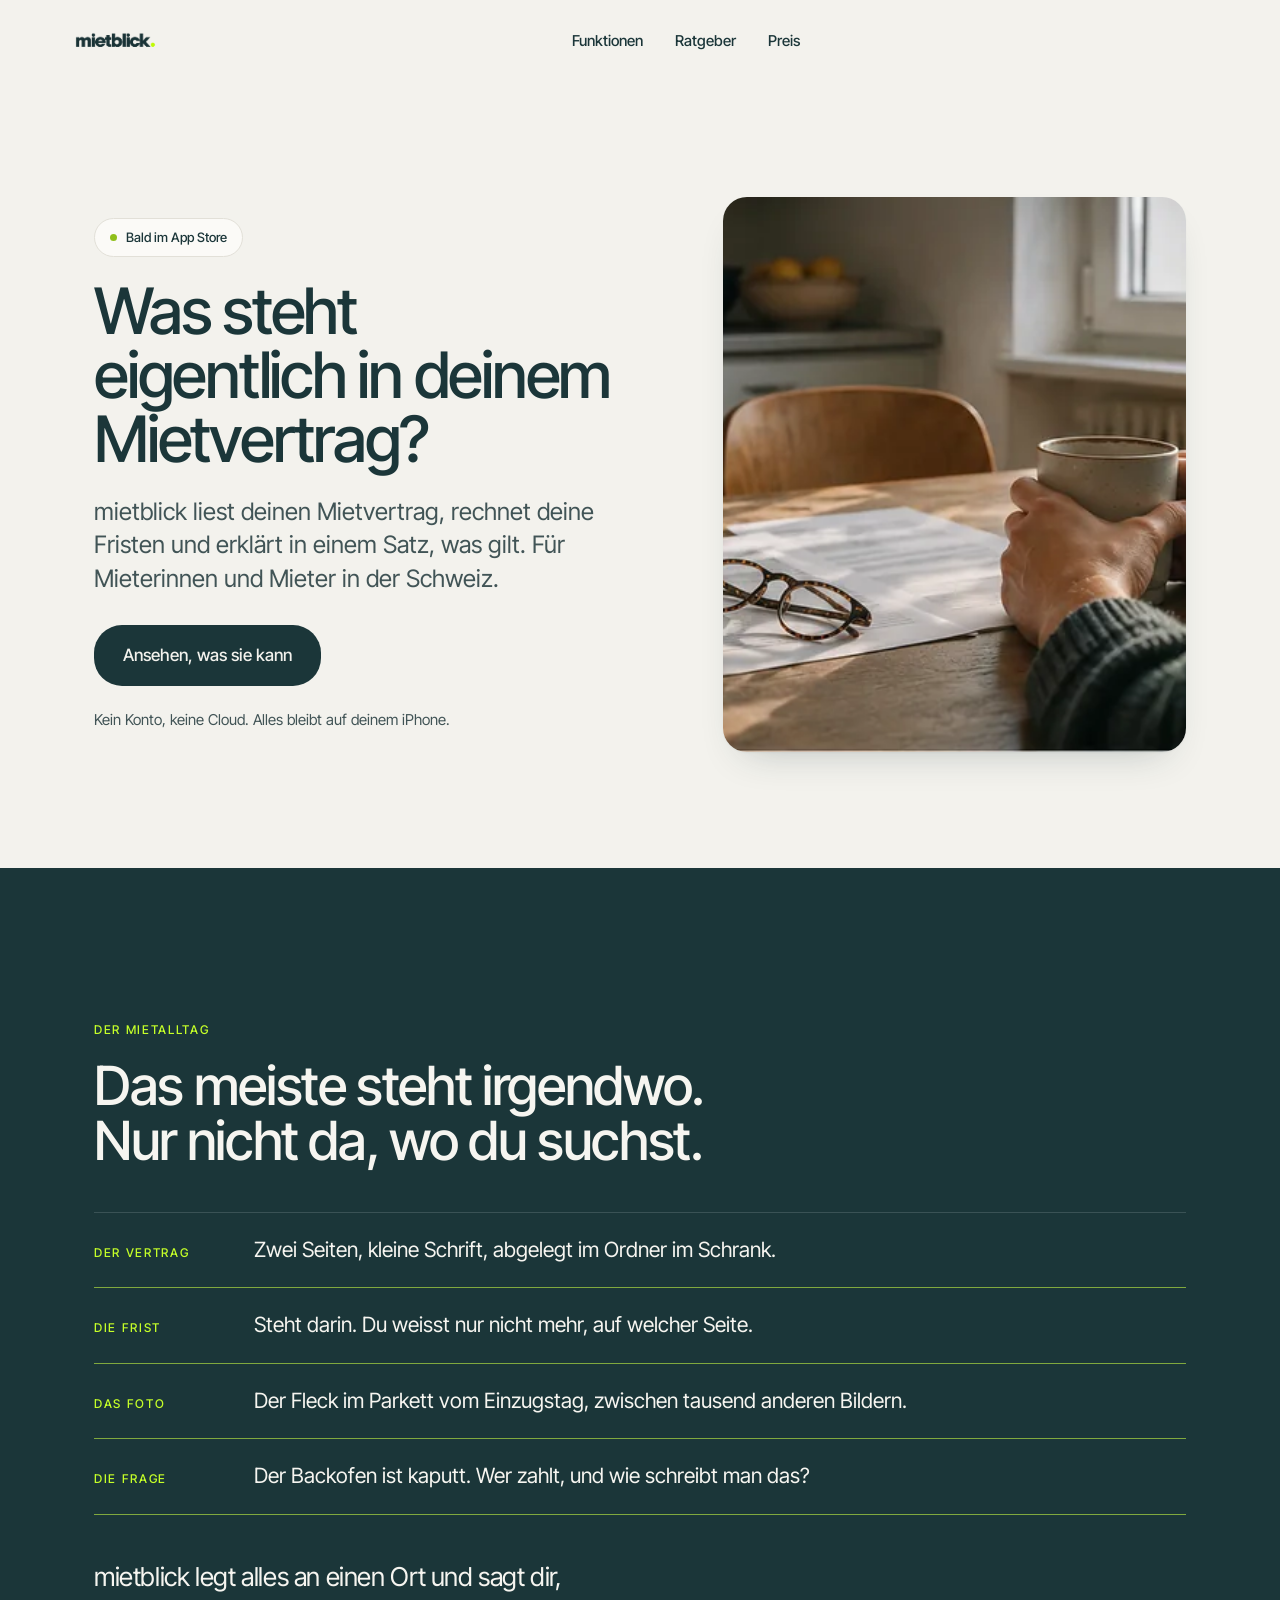
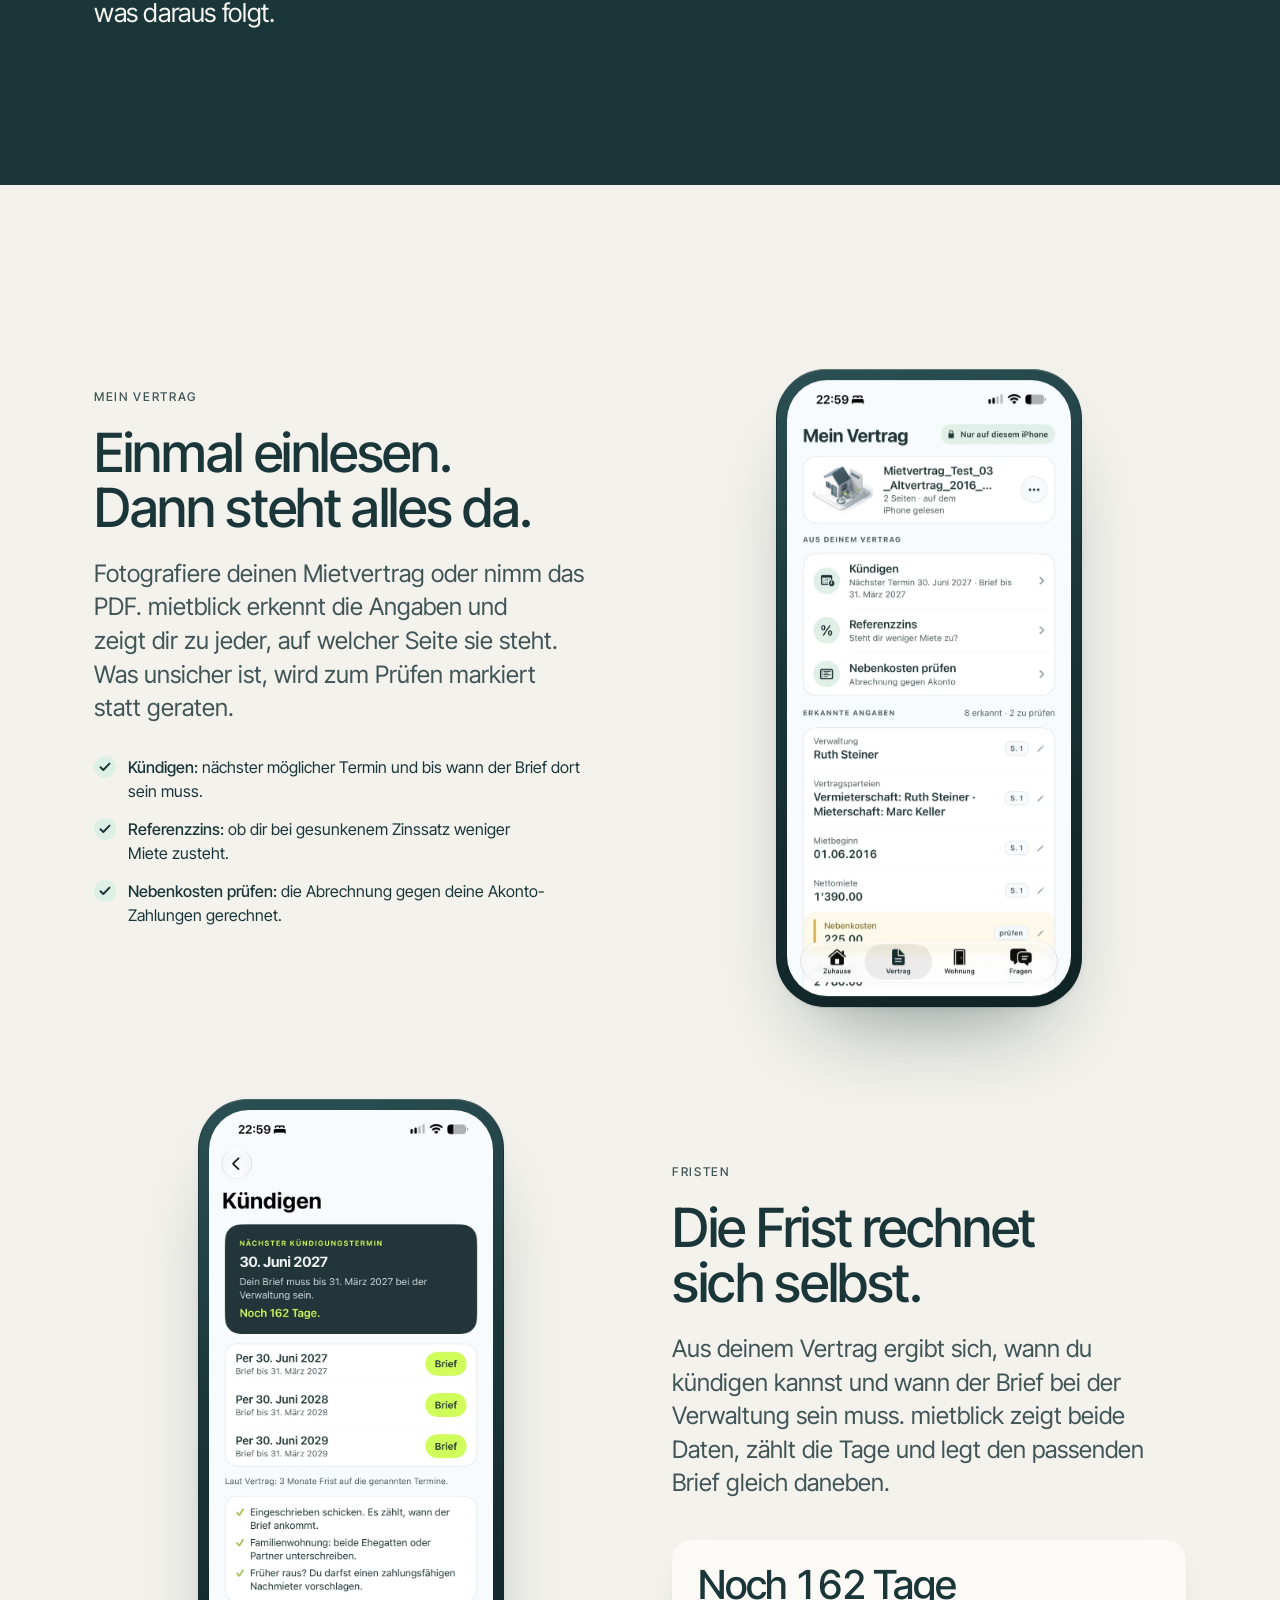
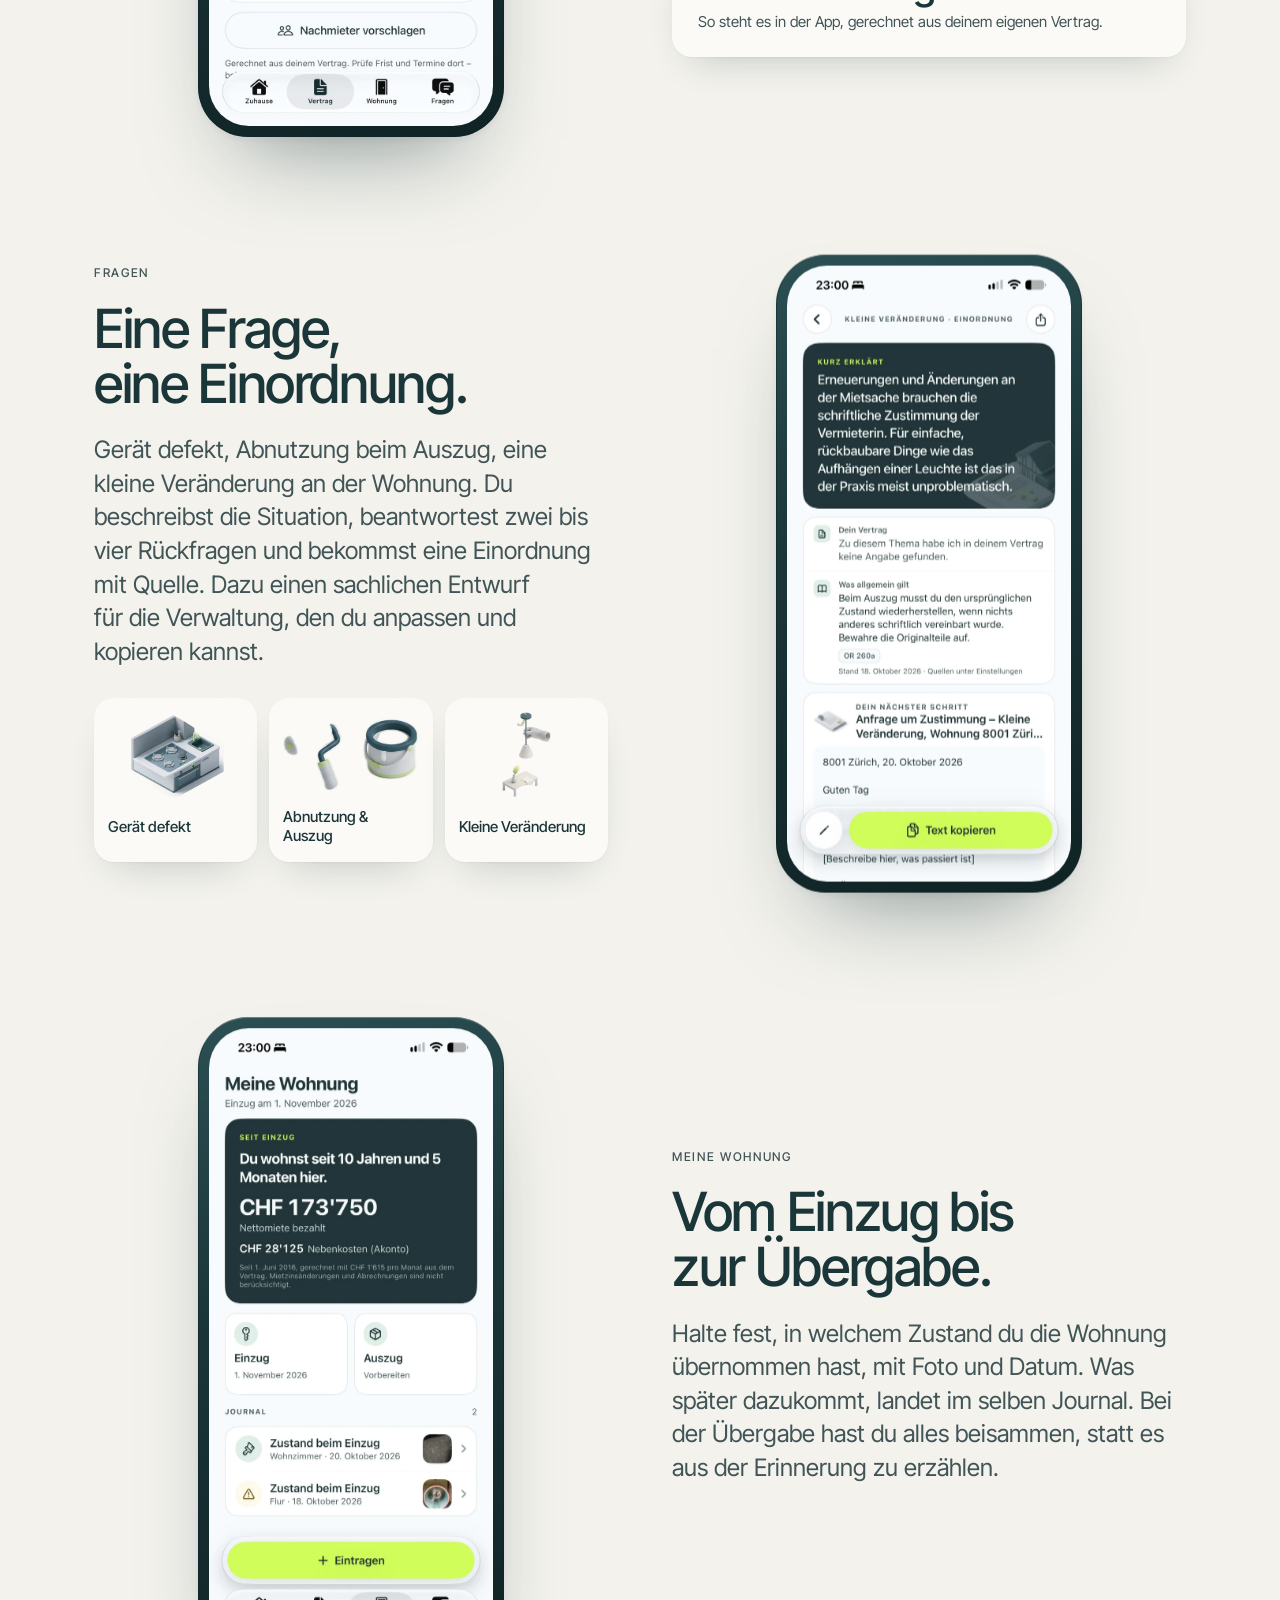
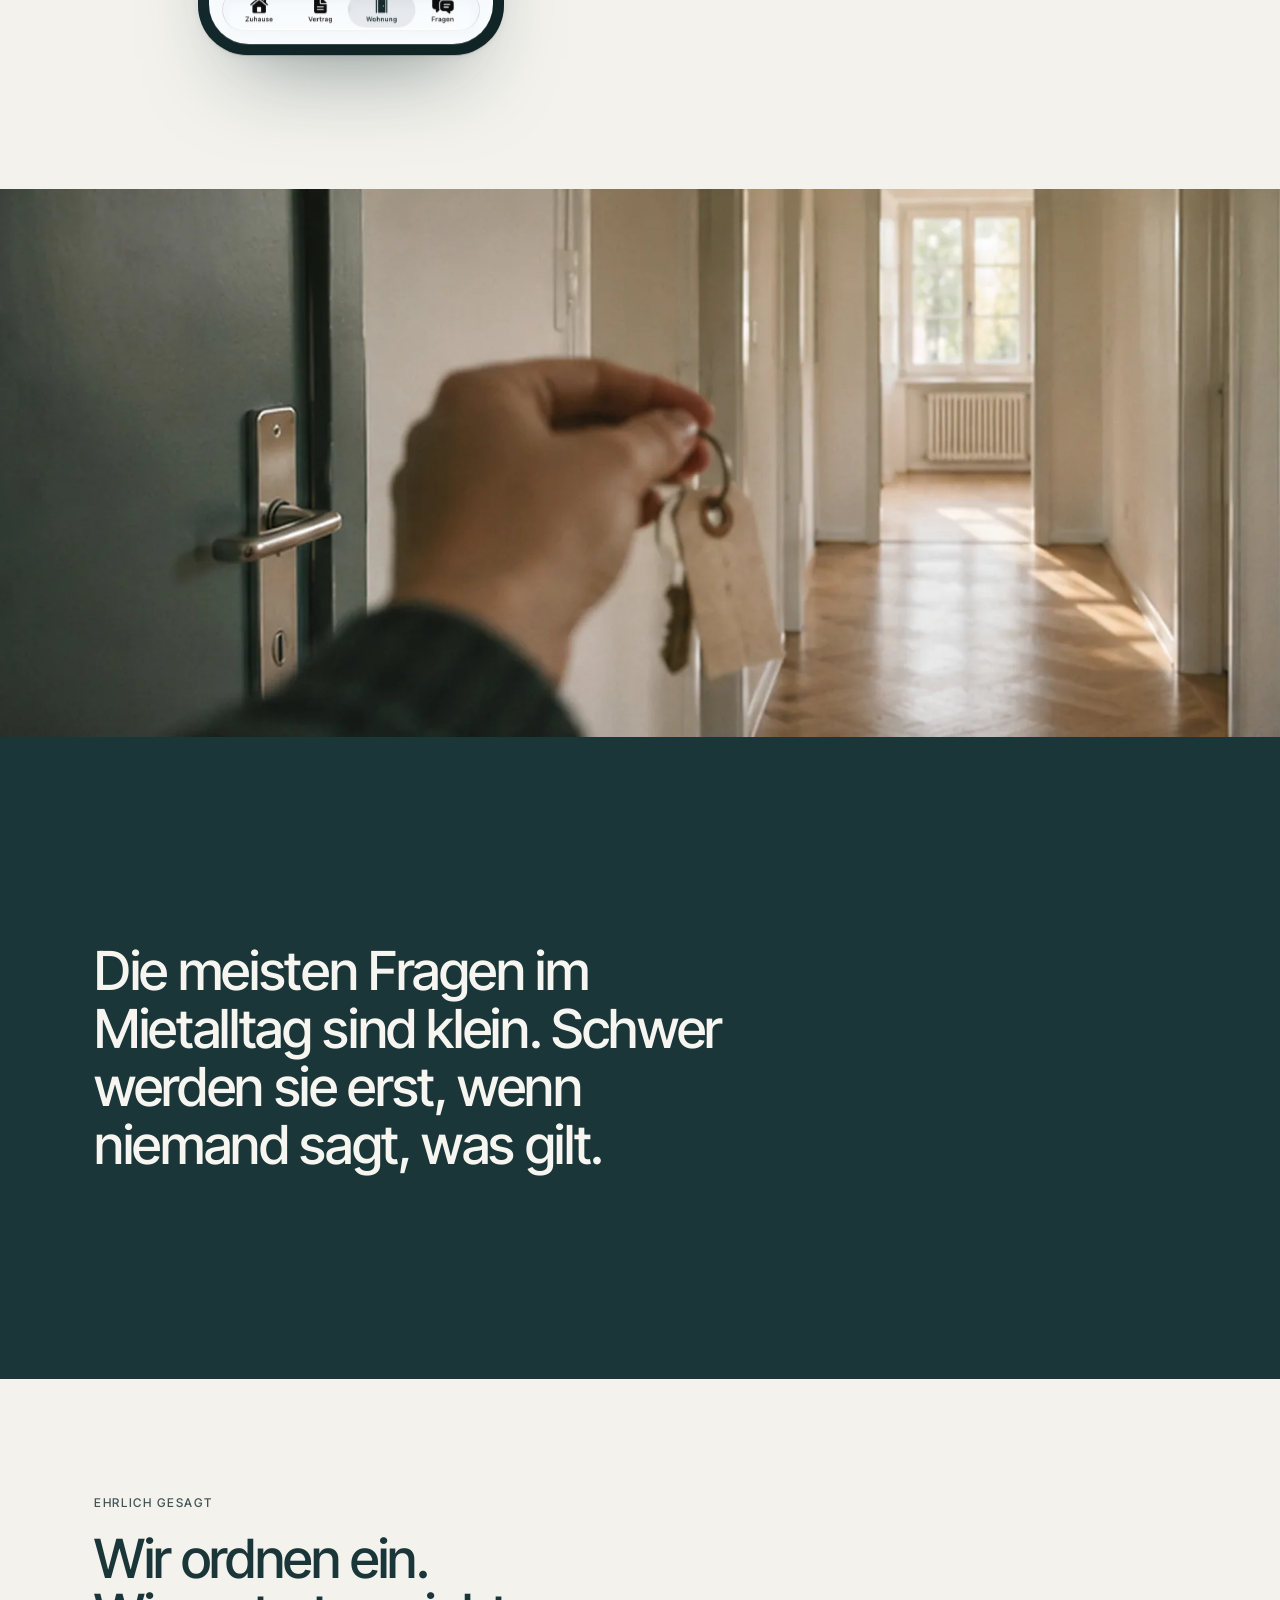
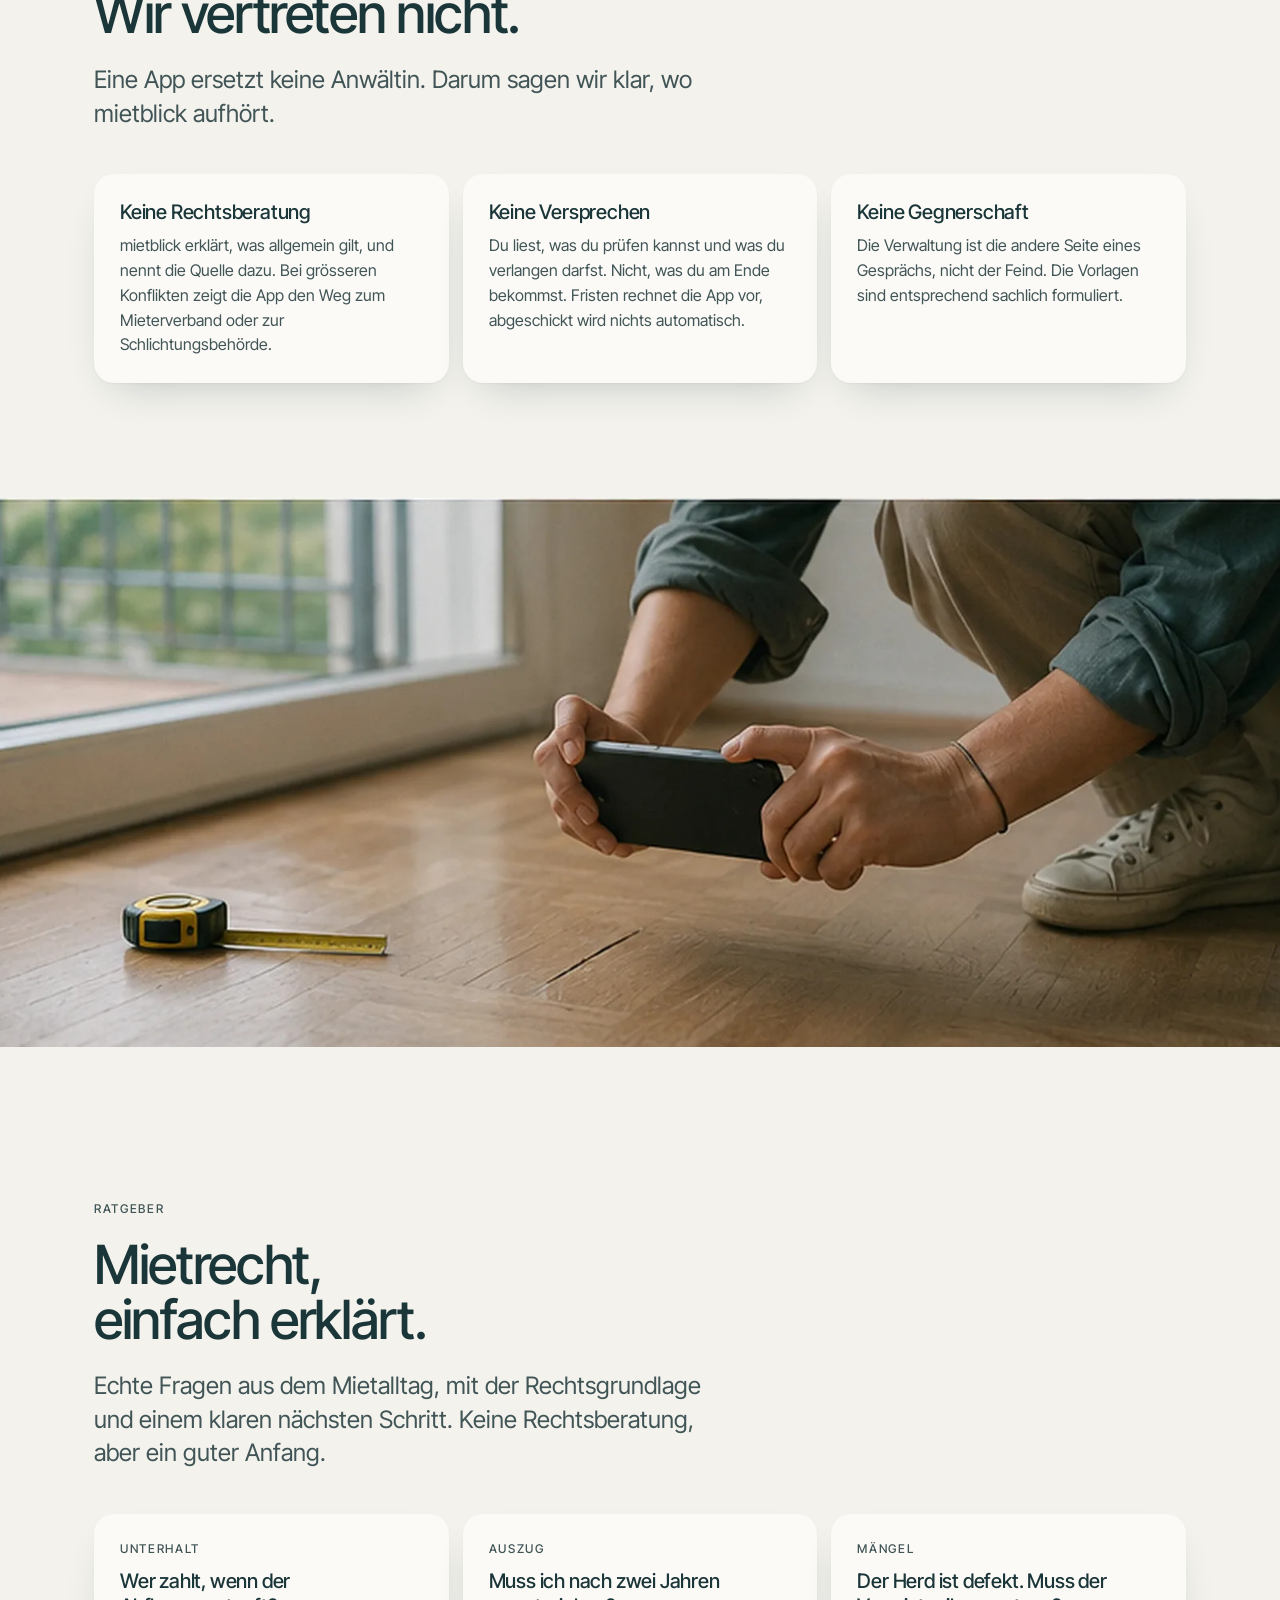
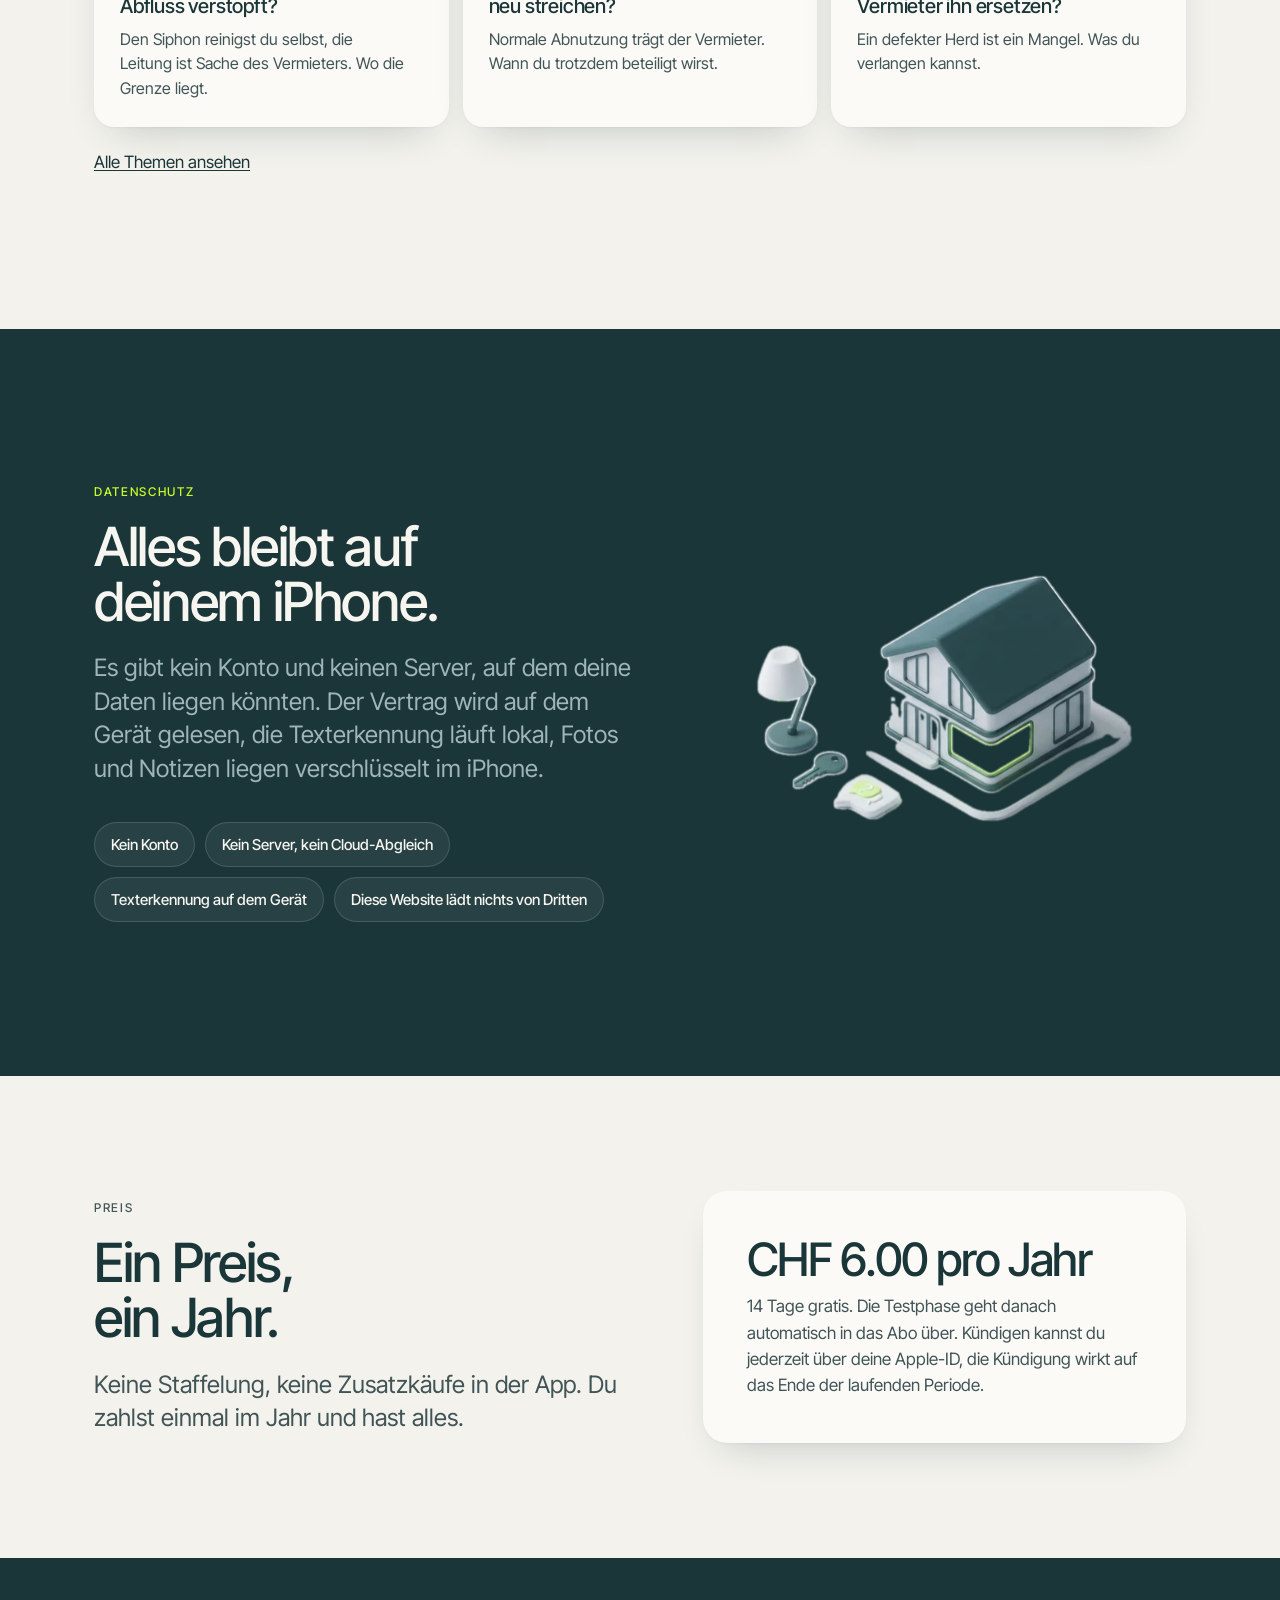
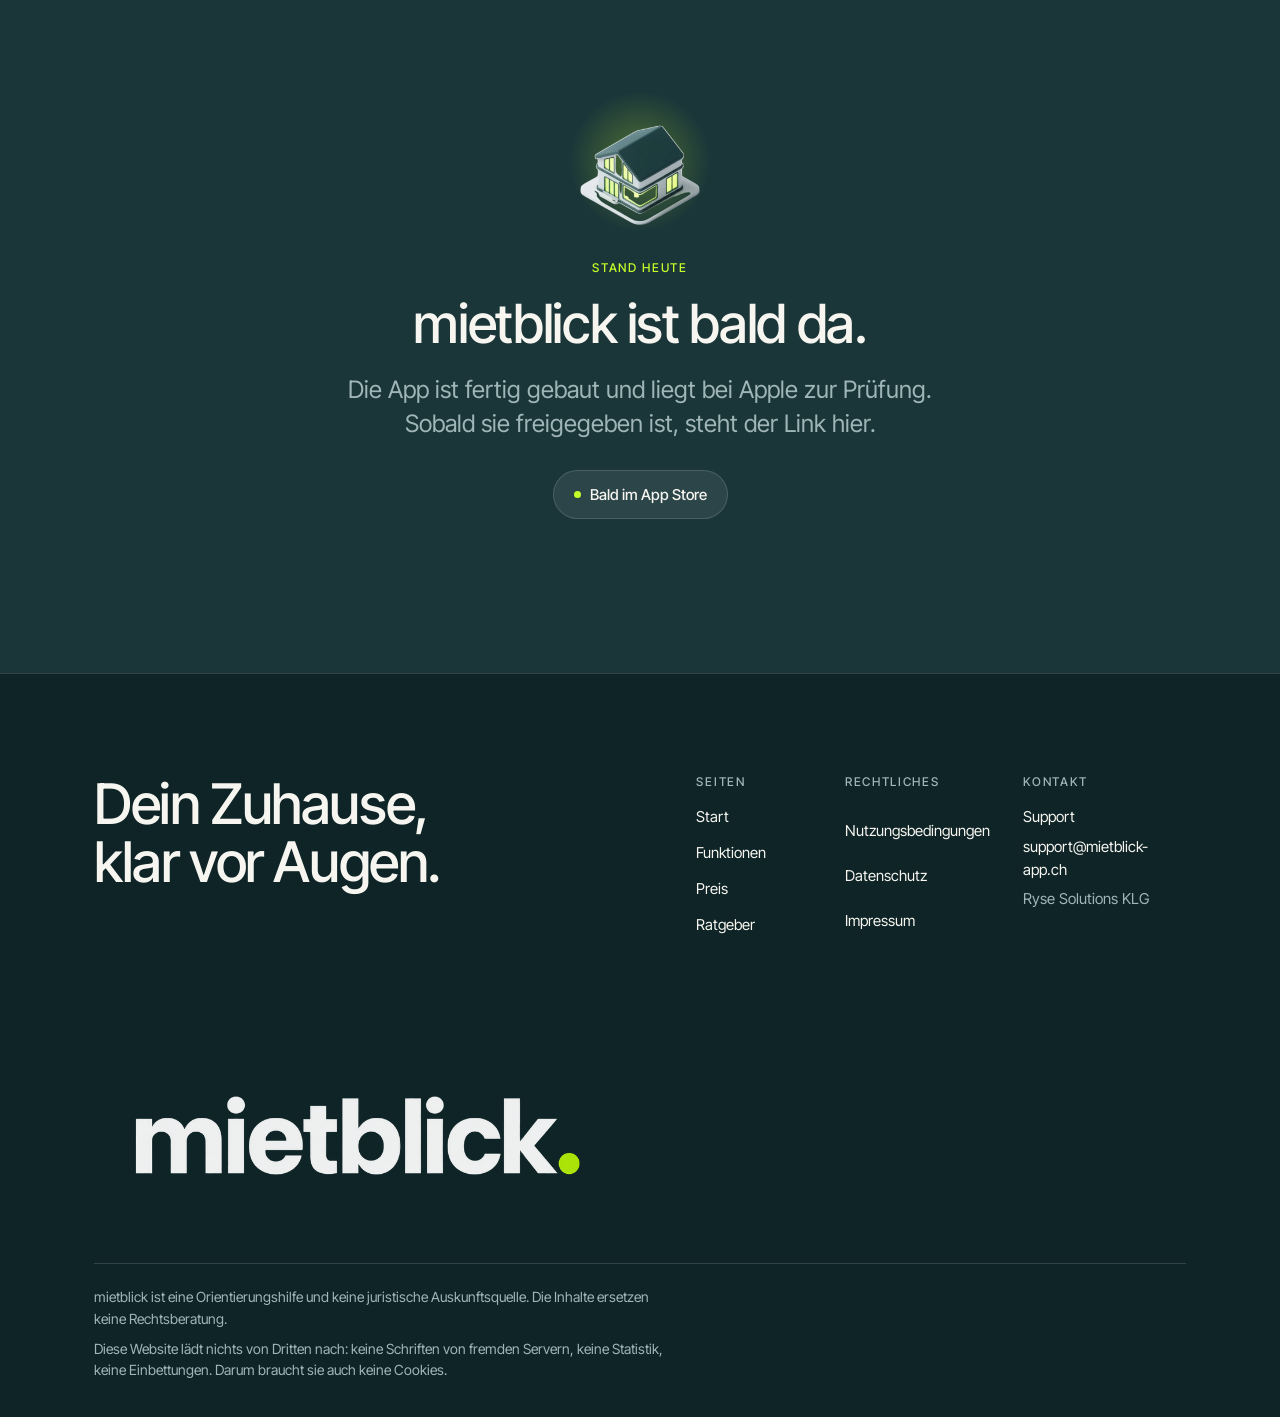
==== commit a73966bc: "Phase 2: Fotografie Fuenf dokumentarische Motive, als WebP in 720, 1200 und 1600 Pixel, insgesamt 53" ====
--- a/index.html
+++ b/index.html
@@ -33,6 +33,7 @@
 w.addEventListener('load',function(){setTimeout(pruefen,800);},false);
 setTimeout(pruefen,4000);})();</script>
 <script type="application/ld+json">{"@context":"https://schema.org","@graph":[{"@type":"Organization","@id":"https://mietblick-app.ch/#organisation","name":"Ryse Solutions KLG","url":"https://mietblick-app.ch/","email":"support@mietblick-app.ch","address":{"@type":"PostalAddress","streetAddress":"Talackerstrasse 15","postalCode":"5037","addressLocality":"Muhen","addressCountry":"CH"},"identifier":{"@type":"PropertyValue","propertyID":"UID","value":"CHE-268.832.753"}},{"@type":"WebSite","@id":"https://mietblick-app.ch/#website","url":"https://mietblick-app.ch/","name":"mietblick","description":"Mietrecht verstehen, Fristen rechnen, Wohnung dokumentieren. Für Mieterinnen und Mieter in der Schweiz.","inLanguage":"de-CH","publisher":{"@id":"https://mietblick-app.ch/#organisation"}},{"@type":"WebPage","@id":"https://mietblick-app.ch/#seite","url":"https://mietblick-app.ch/","name":"mietblick, deine Wohnung","description":"mietblick liest deinen Mietvertrag, rechnet Fristen und erklärt in einem Satz, was gilt. Für Mieterinnen und Mieter in der Schweiz. Alles bleibt auf dem iPhone.","inLanguage":"de-CH","isPartOf":{"@id":"https://mietblick-app.ch/#website"}},{"@type":"SoftwareApplication","@id":"https://mietblick-app.ch/#app","name":"mietblick","applicationCategory":"UtilitiesApplication","operatingSystem":"iOS","description":"mietblick liest deinen Mietvertrag, rechnet Fristen und erklärt in einem Satz, was gilt. Für Mieterinnen und Mieter in der Schweiz. Alles bleibt auf dem iPhone.","inLanguage":"de-CH","publisher":{"@id":"https://mietblick-app.ch/#organisation"},"offers":{"@type":"Offer","name":"Jahresabo","price":"6.00","priceCurrency":"CHF"}}]}</script>
+<link rel="preload" as="image" href="assets/foto/vertrag-720.webp" imagesrcset="assets/foto/vertrag-720.webp 720w, assets/foto/vertrag-1200.webp 1200w, assets/foto/vertrag-1600.webp 1600w" imagesizes="(min-width:900px) 46vw, 100vw" fetchpriority="high">
 </head>
 <body>
 <a class="skip" href="#inhalt">Zum Inhalt</a>
@@ -69,7 +70,7 @@
 <main id="inhalt">
 
 <section class="hero" id="start">
-<div class="shell">
+<div class="shell hero-grid">
 <div class="reveal">
 <p class="status">Bald im App Store</p>
 <h1>Was steht eigentlich in deinem Mietvertrag?</h1>
@@ -77,6 +78,7 @@
 <div class="btns"><a class="btn btn-primary" href="#funktionen">Ansehen, was sie kann</a></div>
 <p class="note">Kein Konto, keine Cloud. Alles bleibt auf deinem iPhone.</p>
 </div>
+<div class="hero-photo reveal" data-d="1"><img src="assets/foto/vertrag-720.webp" srcset="assets/foto/vertrag-720.webp 720w, assets/foto/vertrag-1200.webp 1200w, assets/foto/vertrag-1600.webp 1600w" sizes="(min-width:900px) 46vw, 100vw" width="1600" height="850" alt="Ein Mietvertrag liegt im Morgenlicht auf einem Küchentisch, daneben eine Brille und eine Hand mit einer Tasse Kaffee" fetchpriority="high"></div>
 </div>
 </section>
 
@@ -105,6 +107,8 @@
 </div>
 </section>
 
+<div class="photo-band"><img src="assets/foto/schluessel-720.webp" srcset="assets/foto/schluessel-720.webp 720w, assets/foto/schluessel-1200.webp 1200w, assets/foto/schluessel-1600.webp 1600w" sizes="100vw" width="1600" height="685" alt="Eine Hand hält einen Wohnungsschlüssel mit Anhänger, dahinter ein leerer Flur mit Parkett und Nachmittagslicht" loading="lazy"></div>
+
 <section class="band breath" aria-label="Zwischenruf">
 <div class="shell"><p class="reveal">Die meisten Fragen im Mietalltag sind klein. Schwer werden sie erst, wenn niemand sagt, was gilt.</p></div>
 </section>
@@ -123,6 +127,8 @@
 </div>
 </div>
 </section>
+
+<div class="photo-band"><img src="assets/foto/parkett-720.webp" srcset="assets/foto/parkett-720.webp 720w, assets/foto/parkett-1200.webp 1200w, assets/foto/parkett-1600.webp 1600w" sizes="100vw" width="1600" height="685" alt="Jemand kniet auf Parkett und fotografiert einen kleinen Kratzer mit dem Telefon, daneben liegt ein Massband" loading="lazy"></div>
 
 <section class="sec" id="ratgeber">
 <div class="shell">
--- a/assets/app.css
+++ b/assets/app.css
@@ -116,6 +116,25 @@
 .hero .lead{max-width:40ch}
 .hero .note{font-size:15px;color:var(--ink-muted);margin:22px 0 0}
 
+.hero-grid{display:grid;gap:clamp(36px,5vw,64px);align-items:center}
+.hero-photo img{display:block;width:100%;height:auto;aspect-ratio:4/3;object-fit:cover;object-position:62% 50%;border-radius:var(--r-hero);box-shadow:var(--lift)}
+@media(min-width:900px){.hero-grid{grid-template-columns:1.1fr .9fr}.hero h1{font-size:clamp(44px,5vw,70px);max-width:none}.hero-photo img{aspect-ratio:5/6}}
+@media(max-width:899px){.hero-photo img{aspect-ratio:3/2}}
+
+/* Vollbild-Foto als Atemraum zwischen zwei Abschnitten */
+.photo-band{line-height:0;overflow:hidden;background:var(--band)}
+.photo-band img{display:block;width:100%;height:auto;aspect-ratio:21/9;object-fit:cover}
+.photo-band-hub{max-width:1140px;margin:0 auto clamp(28px,4vw,44px);padding:0 24px;background:none}
+.photo-band-hub img{border-radius:var(--r-hero);aspect-ratio:21/9}
+@media(max-width:899px){.photo-band img{aspect-ratio:16/9}}
+/* Zugabe: das Bild loest sich beim Hereinscrollen aus der Unschaerfe. Ohne Unterstuetzung steht es einfach scharf da. */
+@supports (animation-timeline: view()){
+  @media (prefers-reduced-motion: no-preference){
+    .photo-band img{animation:schaerfen linear both;animation-timeline:view();animation-range:entry 0% entry 55%}
+    @keyframes schaerfen{from{filter:blur(14px);transform:scale(1.05)}to{filter:blur(0);transform:none}}
+  }
+}
+
 /* Atemraum: ein Satz, viel Flaeche */
 .breath{padding:clamp(112px,16vw,220px) 0}
 .breath p{font-size:clamp(28px,4.2vw,56px);line-height:1.08;letter-spacing:-.025em;font-weight:500;
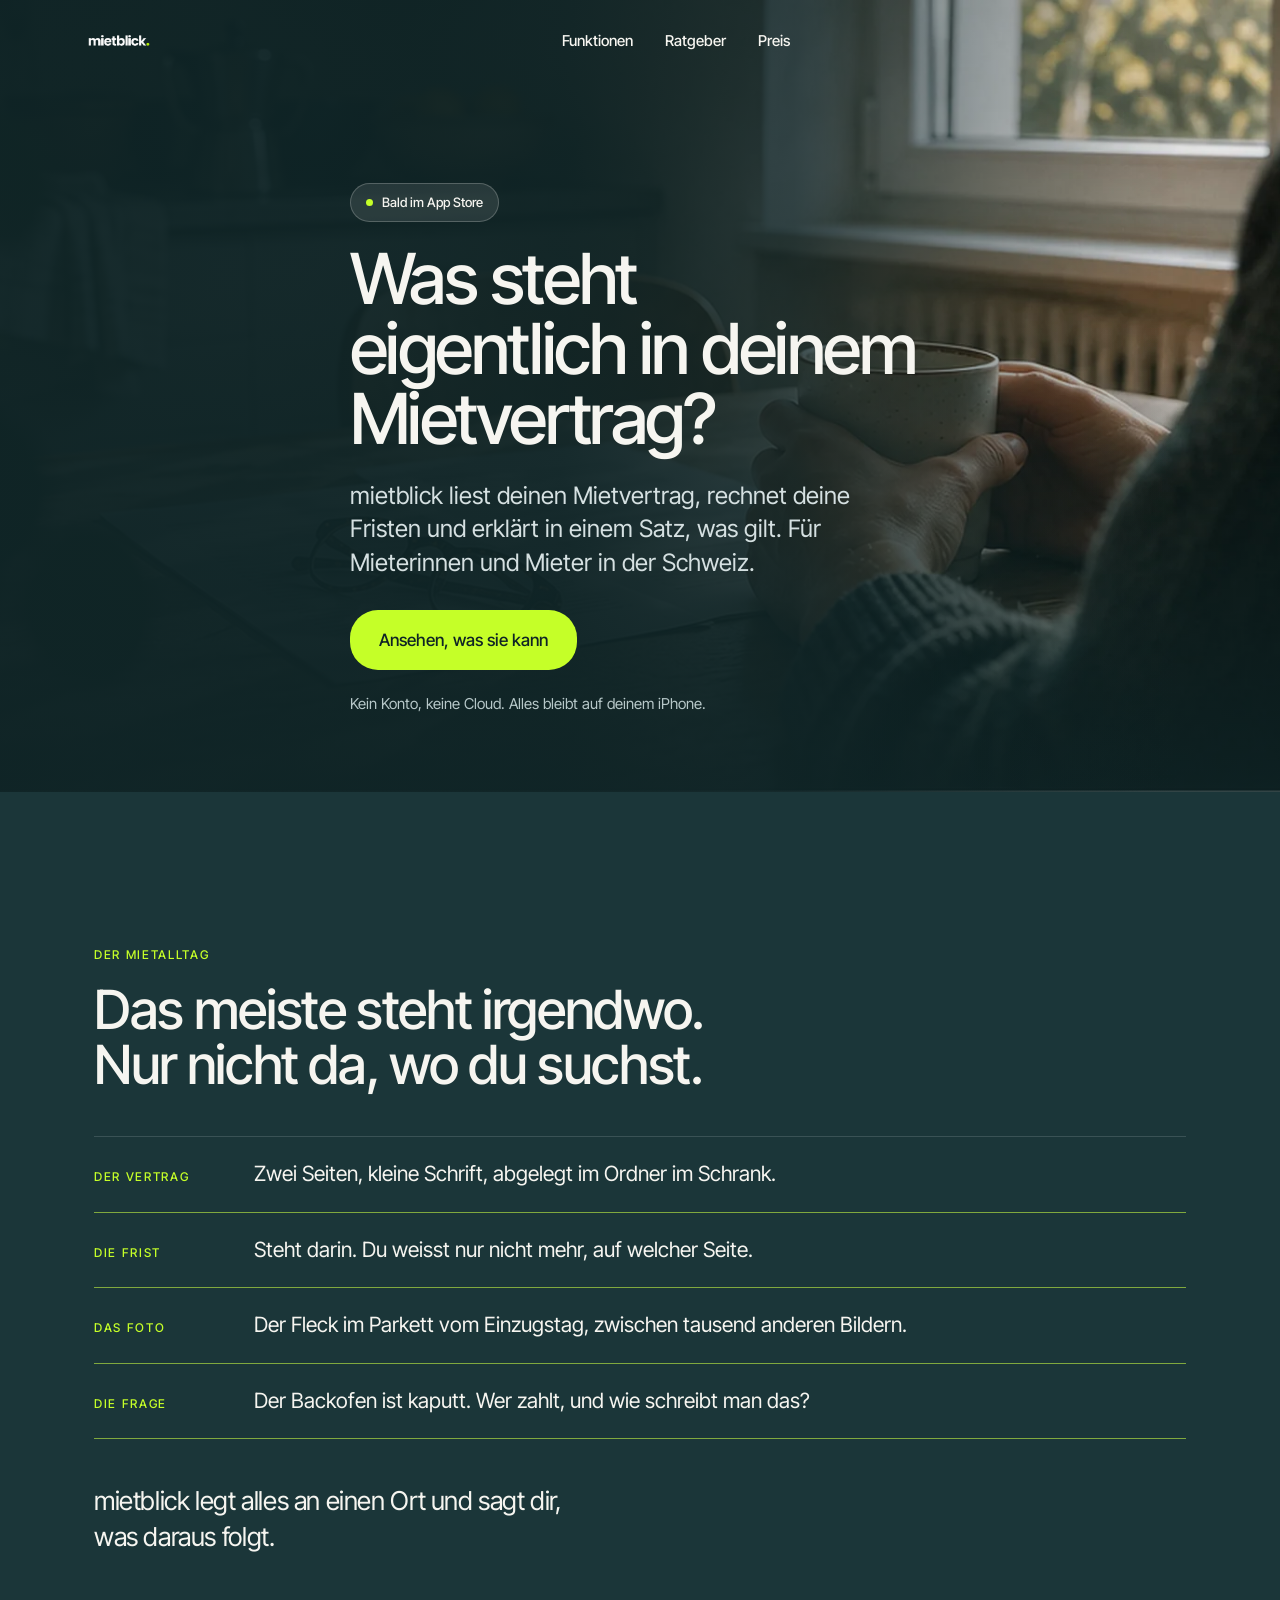
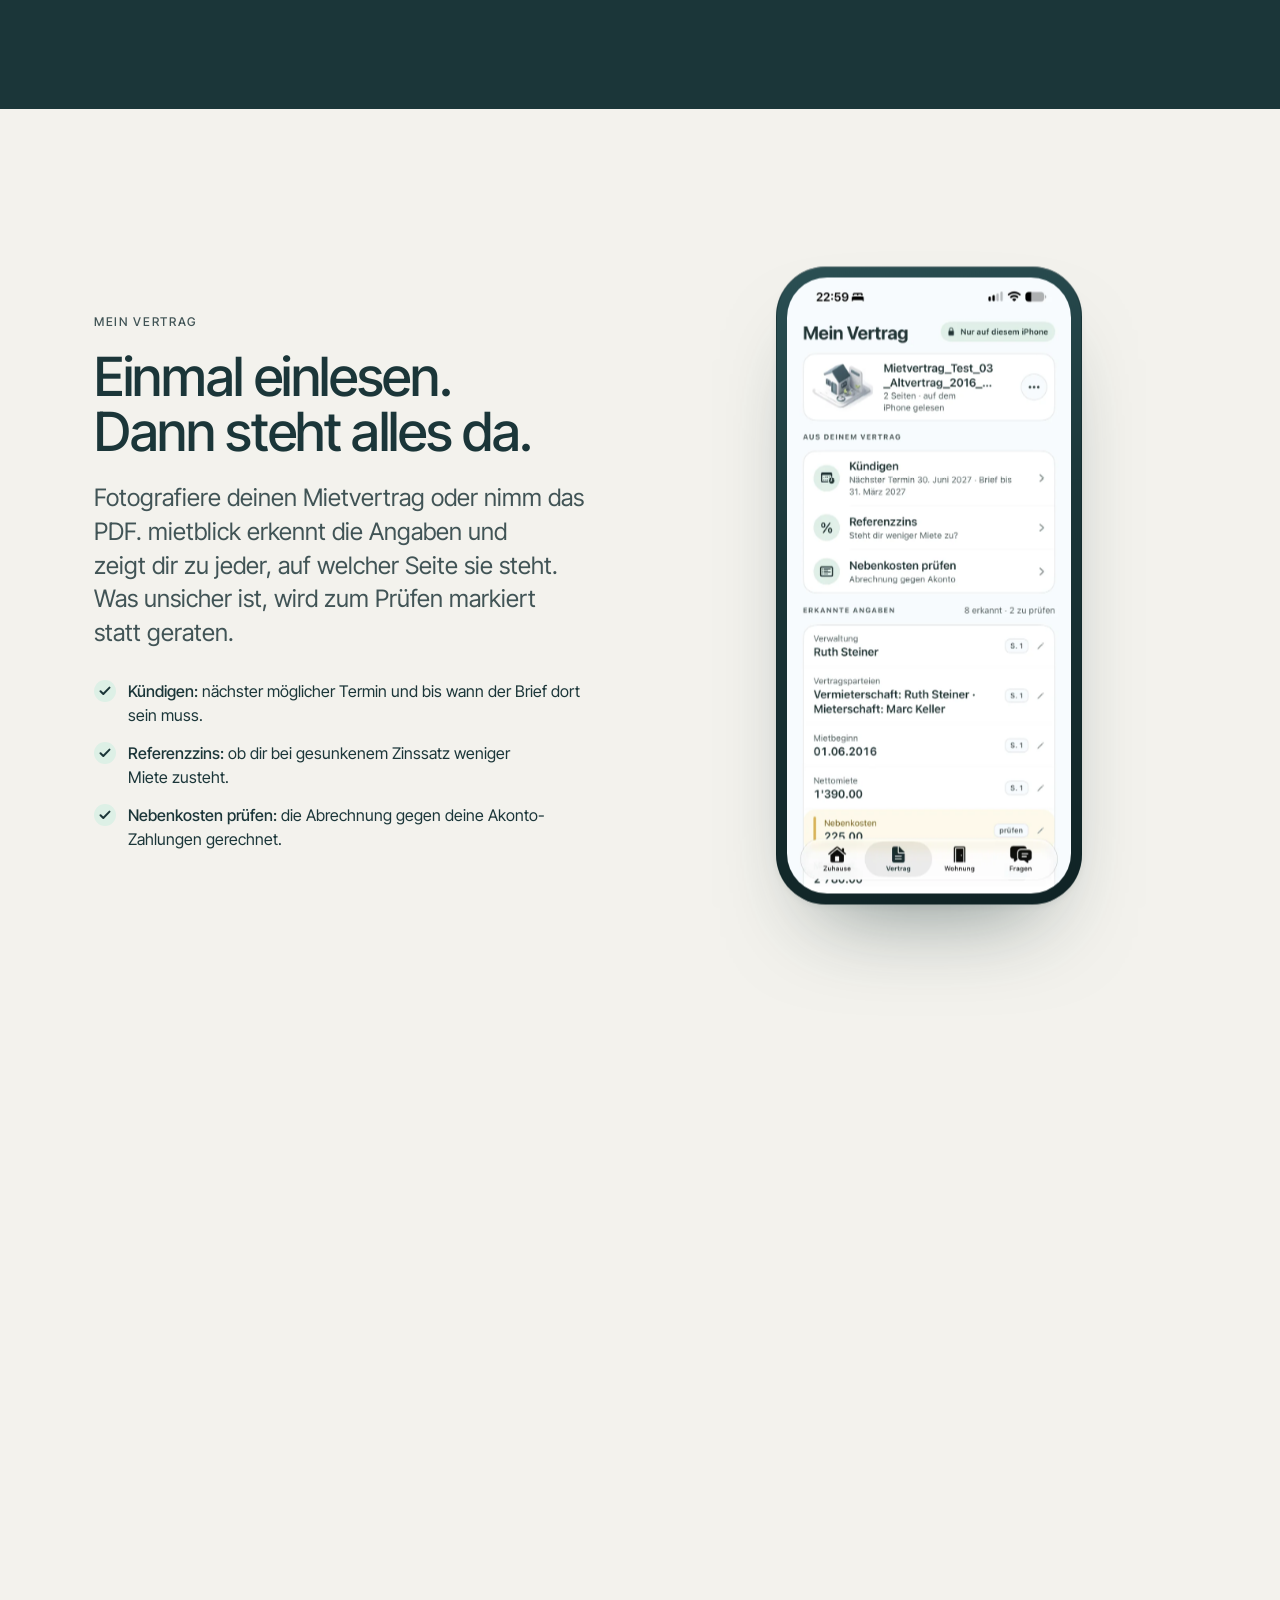
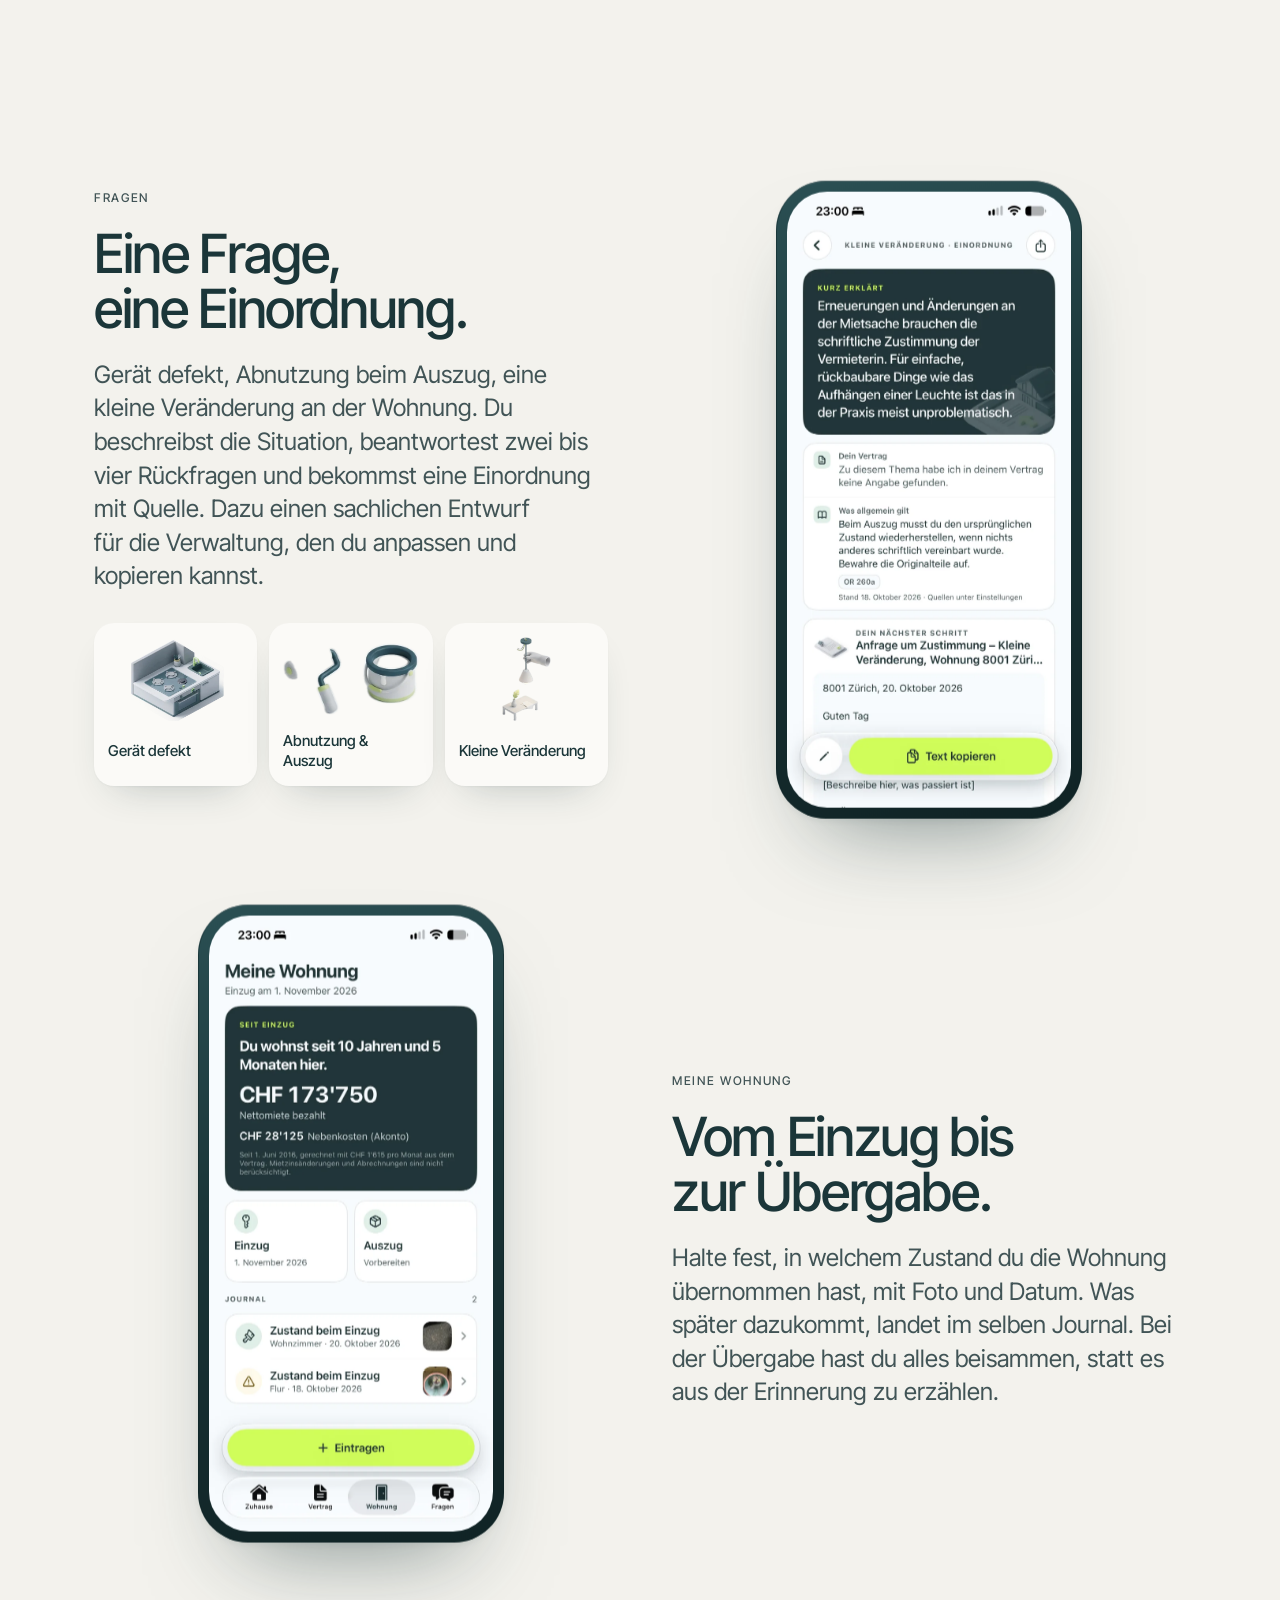
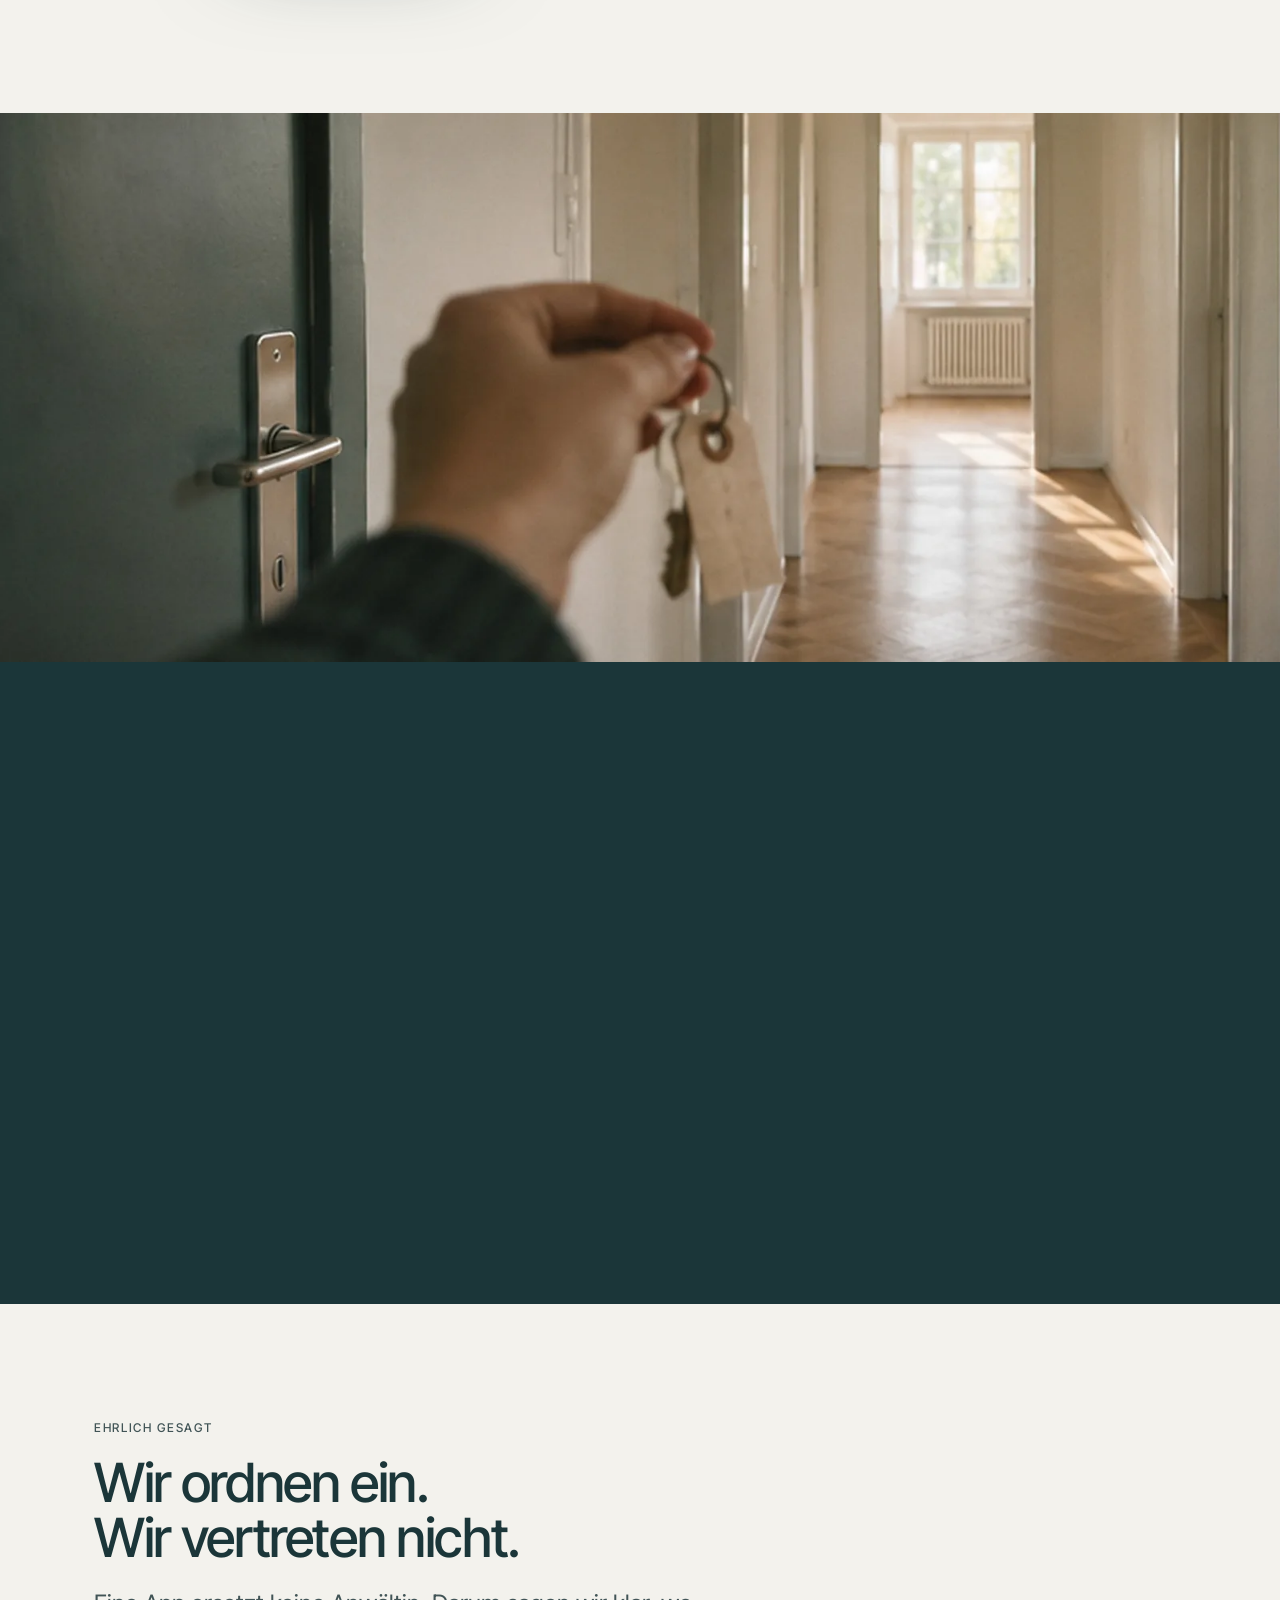
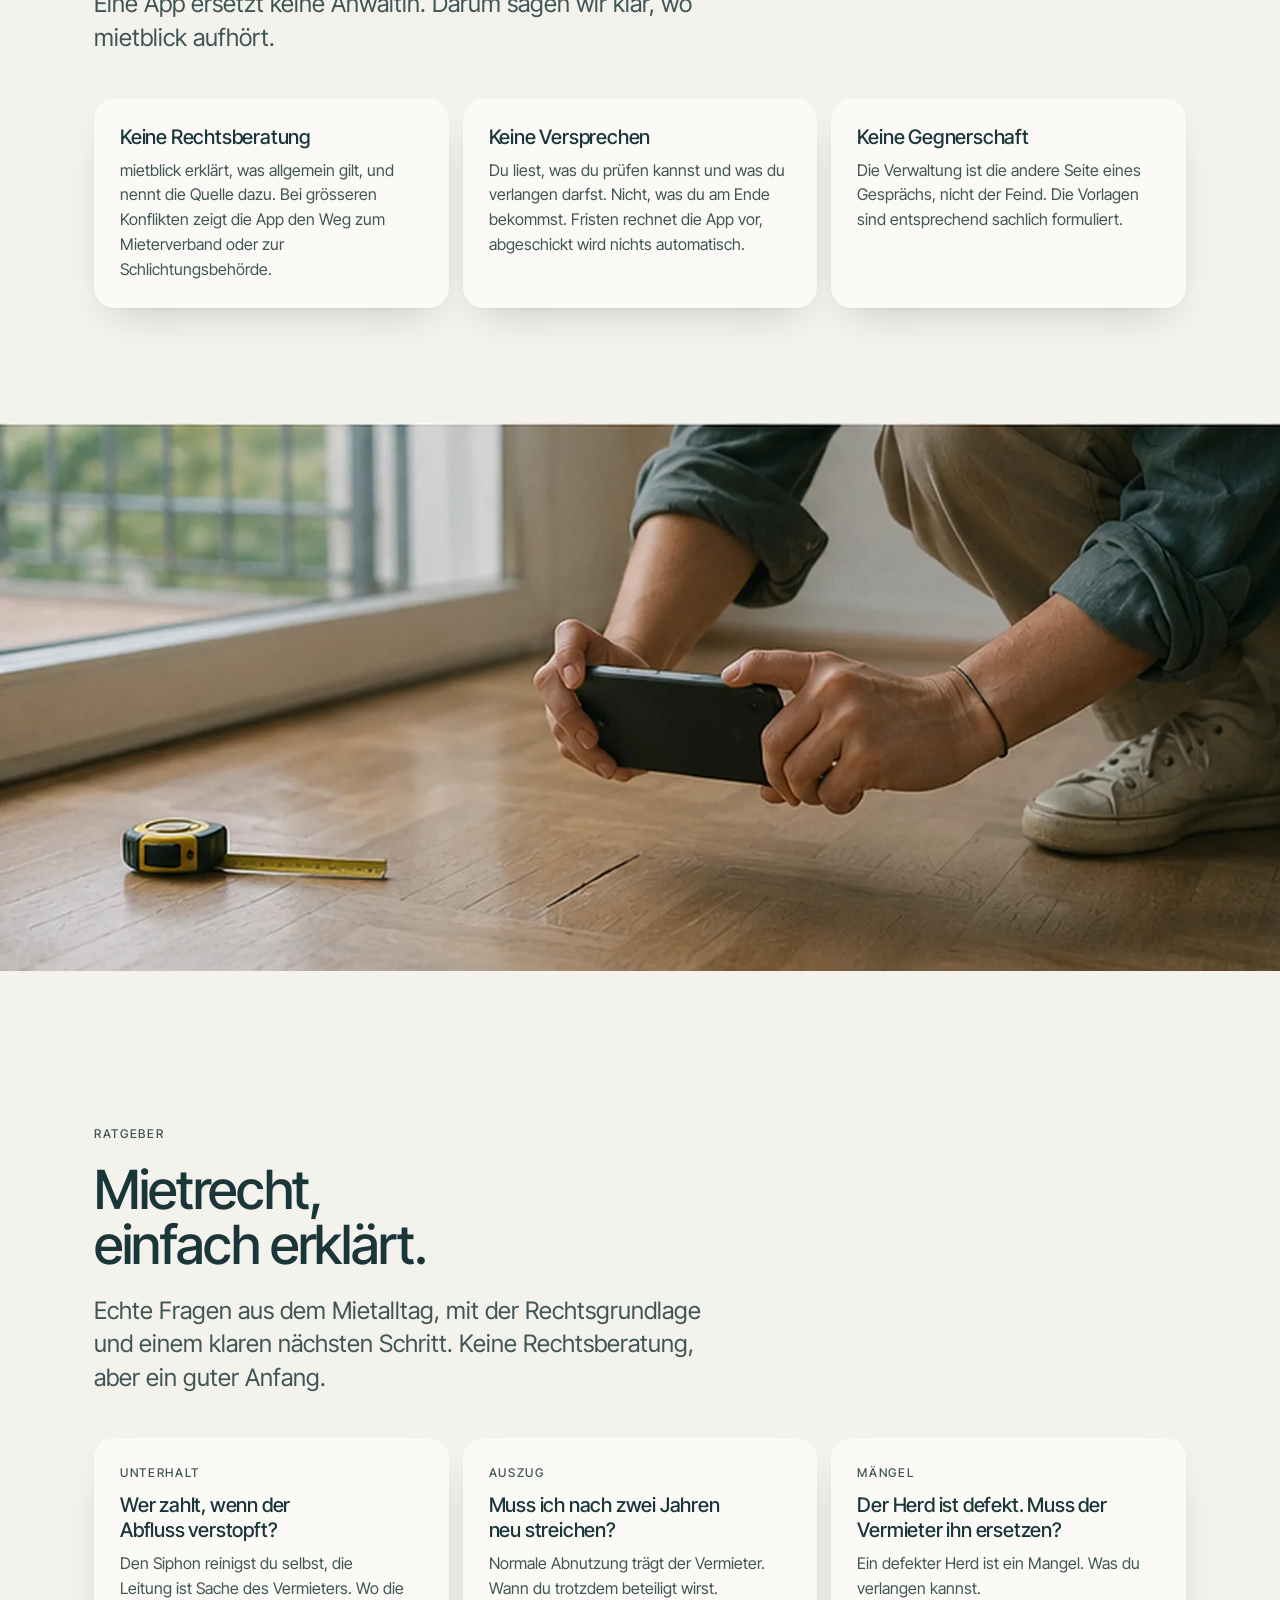
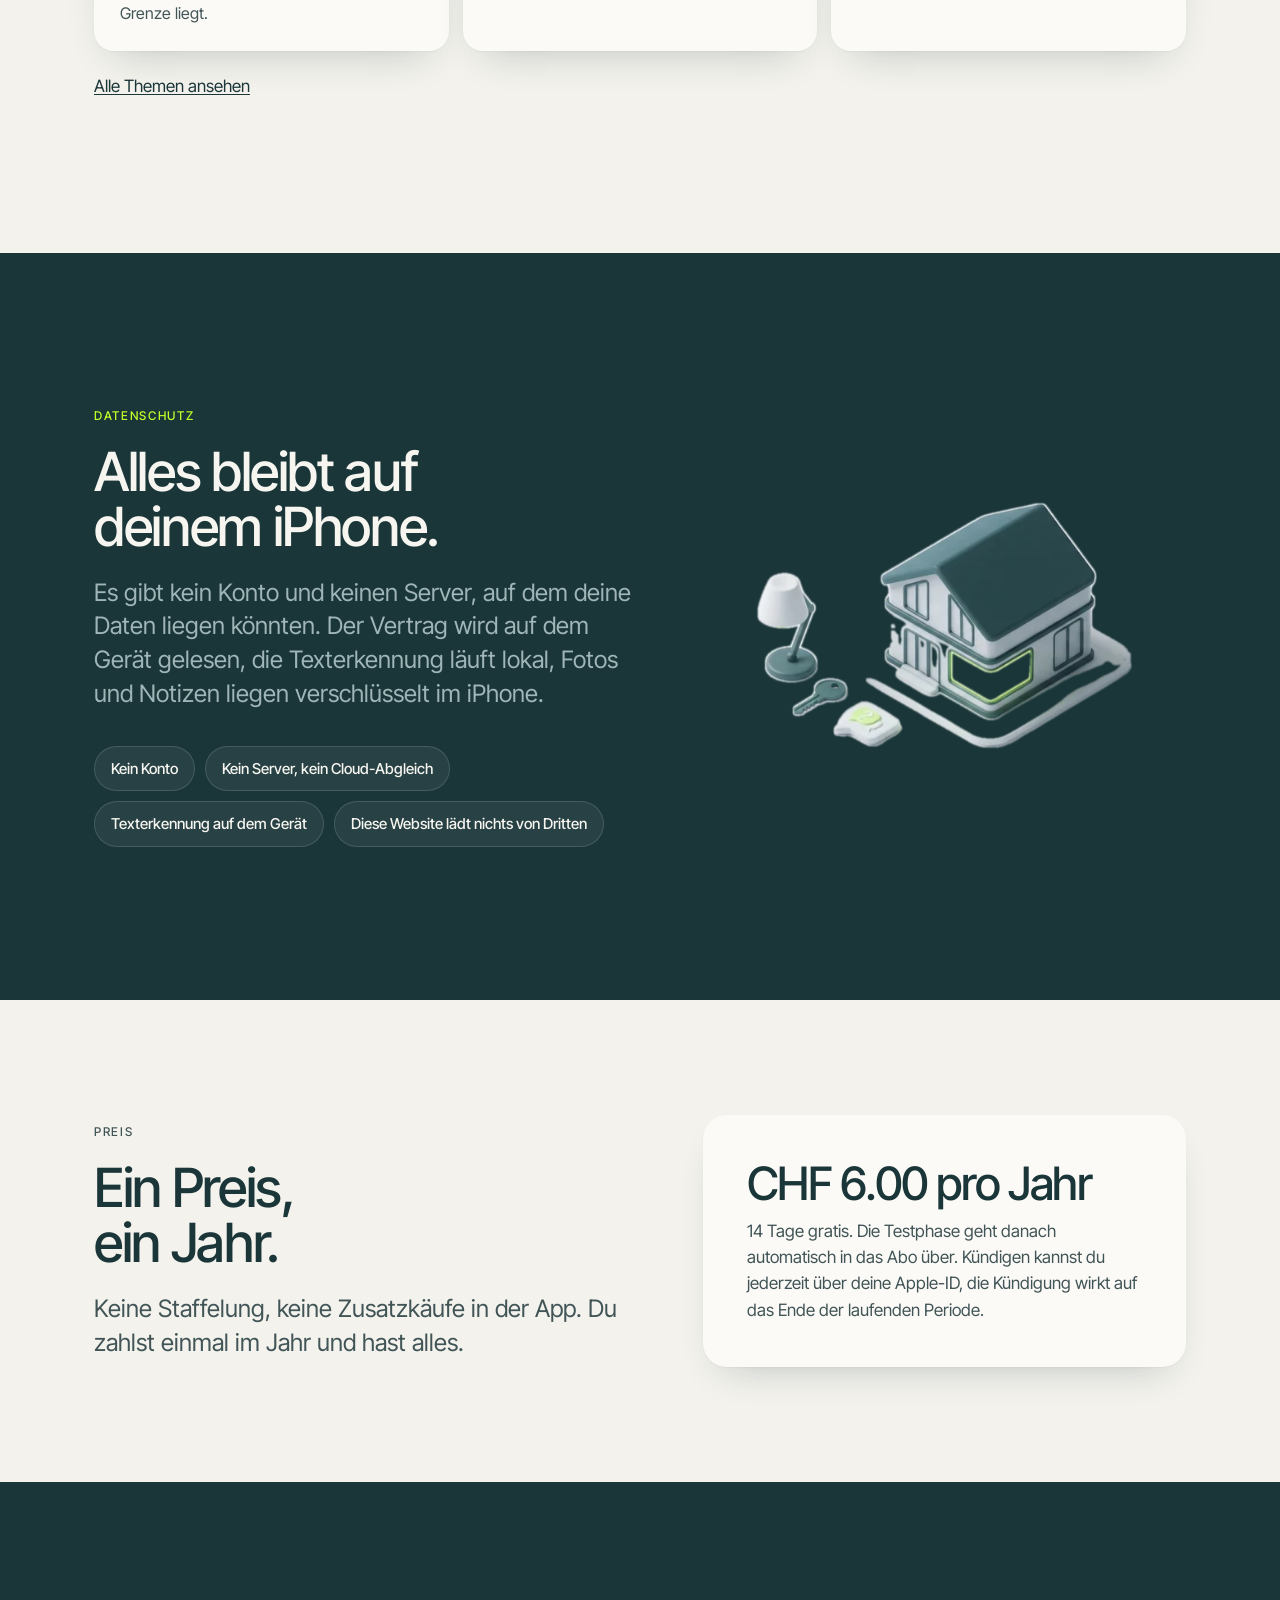
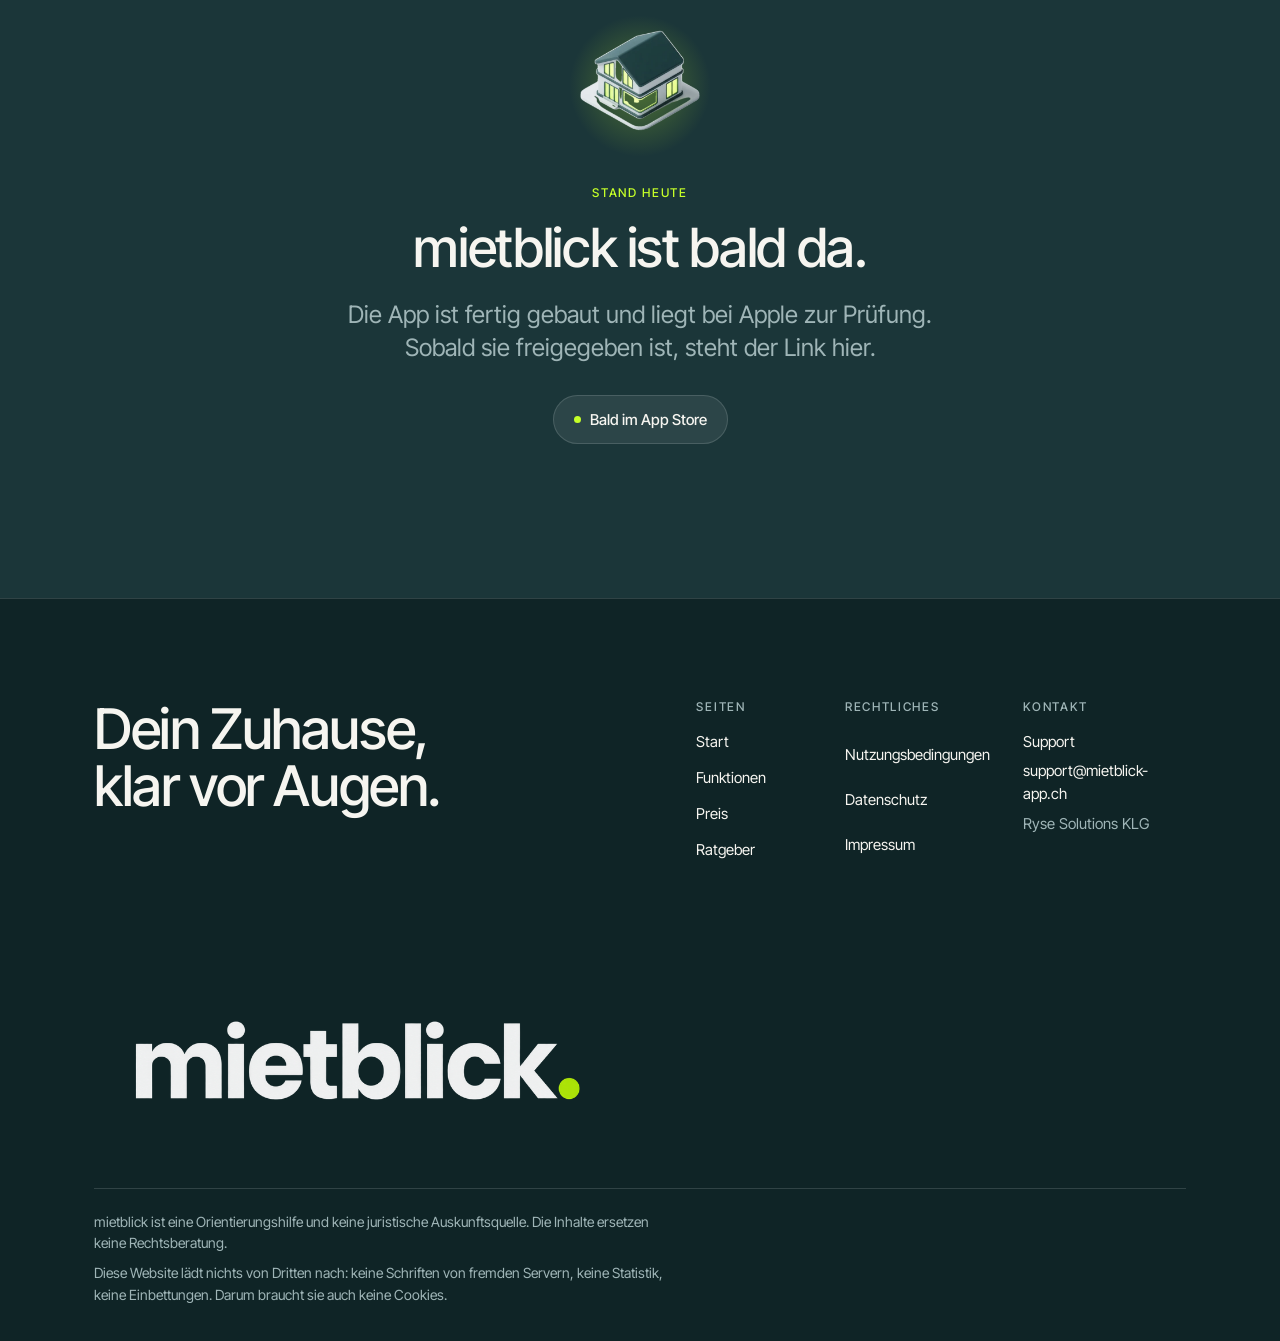
==== commit 57e804e3: "Hero vollflaechig, wie in der Vorlage Das Foto fuellt die ganze Breite, der Text liegt darauf. Die K" ====
--- a/index.html
+++ b/index.html
@@ -33,12 +33,12 @@
 w.addEventListener('load',function(){setTimeout(pruefen,800);},false);
 setTimeout(pruefen,4000);})();</script>
 <script type="application/ld+json">{"@context":"https://schema.org","@graph":[{"@type":"Organization","@id":"https://mietblick-app.ch/#organisation","name":"Ryse Solutions KLG","url":"https://mietblick-app.ch/","email":"support@mietblick-app.ch","address":{"@type":"PostalAddress","streetAddress":"Talackerstrasse 15","postalCode":"5037","addressLocality":"Muhen","addressCountry":"CH"},"identifier":{"@type":"PropertyValue","propertyID":"UID","value":"CHE-268.832.753"}},{"@type":"WebSite","@id":"https://mietblick-app.ch/#website","url":"https://mietblick-app.ch/","name":"mietblick","description":"Mietrecht verstehen, Fristen rechnen, Wohnung dokumentieren. Für Mieterinnen und Mieter in der Schweiz.","inLanguage":"de-CH","publisher":{"@id":"https://mietblick-app.ch/#organisation"}},{"@type":"WebPage","@id":"https://mietblick-app.ch/#seite","url":"https://mietblick-app.ch/","name":"mietblick, deine Wohnung","description":"mietblick liest deinen Mietvertrag, rechnet Fristen und erklärt in einem Satz, was gilt. Für Mieterinnen und Mieter in der Schweiz. Alles bleibt auf dem iPhone.","inLanguage":"de-CH","isPartOf":{"@id":"https://mietblick-app.ch/#website"}},{"@type":"SoftwareApplication","@id":"https://mietblick-app.ch/#app","name":"mietblick","applicationCategory":"UtilitiesApplication","operatingSystem":"iOS","description":"mietblick liest deinen Mietvertrag, rechnet Fristen und erklärt in einem Satz, was gilt. Für Mieterinnen und Mieter in der Schweiz. Alles bleibt auf dem iPhone.","inLanguage":"de-CH","publisher":{"@id":"https://mietblick-app.ch/#organisation"},"offers":{"@type":"Offer","name":"Jahresabo","price":"6.00","priceCurrency":"CHF"}}]}</script>
-<link rel="preload" as="image" href="assets/foto/vertrag-720.webp" imagesrcset="assets/foto/vertrag-720.webp 720w, assets/foto/vertrag-1200.webp 1200w, assets/foto/vertrag-1600.webp 1600w" imagesizes="(min-width:900px) 46vw, 100vw" fetchpriority="high">
+<link rel="preload" as="image" href="assets/foto/vertrag-720.webp" imagesrcset="assets/foto/vertrag-720.webp 720w, assets/foto/vertrag-1200.webp 1200w, assets/foto/vertrag-1600.webp 1600w" imagesizes="100vw" fetchpriority="high">
 </head>
 <body>
 <a class="skip" href="#inhalt">Zum Inhalt</a>
 <div class="progress" aria-hidden="true"></div>
-<header class="top"><div class="top-in">
+<header class="top ueber-foto"><div class="top-in">
 <a class="brand" href="index.html" aria-label="mietblick, zur Startseite">
 <img class="on-light" src="assets/wortmarke-petrol.png" alt="mietblick" width="900" height="240">
 <img class="on-dark" src="assets/wortmarke-weiss.png" alt="" aria-hidden="true" width="900" height="240">
@@ -69,8 +69,9 @@
 m.addEventListener('click',function(e){if(e.target.tagName==='A')setz(false);});})();</script>
 <main id="inhalt">
 
-<section class="hero" id="start">
-<div class="shell hero-grid">
+<section class="hero hero-full" id="start">
+<img class="hero-bg" src="assets/foto/vertrag-720.webp" srcset="assets/foto/vertrag-720.webp 720w, assets/foto/vertrag-1200.webp 1200w, assets/foto/vertrag-1600.webp 1600w" sizes="100vw" width="1600" height="850" alt="Ein Mietvertrag liegt im Morgenlicht auf einem Küchentisch, daneben eine Brille und eine Hand mit einer Tasse Kaffee" fetchpriority="high">
+<div class="shell hero-inner">
 <div class="reveal">
 <p class="status">Bald im App Store</p>
 <h1>Was steht eigentlich in deinem Mietvertrag?</h1>
@@ -78,7 +79,6 @@
 <div class="btns"><a class="btn btn-primary" href="#funktionen">Ansehen, was sie kann</a></div>
 <p class="note">Kein Konto, keine Cloud. Alles bleibt auf deinem iPhone.</p>
 </div>
-<div class="hero-photo reveal" data-d="1"><img src="assets/foto/vertrag-720.webp" srcset="assets/foto/vertrag-720.webp 720w, assets/foto/vertrag-1200.webp 1200w, assets/foto/vertrag-1600.webp 1600w" sizes="(min-width:900px) 46vw, 100vw" width="1600" height="850" alt="Ein Mietvertrag liegt im Morgenlicht auf einem Küchentisch, daneben eine Brille und eine Hand mit einer Tasse Kaffee" fetchpriority="high"></div>
 </div>
 </section>
 
--- a/assets/app.css
+++ b/assets/app.css
@@ -15,7 +15,7 @@
 /* Rueckfall mit angepassten Metriken, damit der Schriftwechsel nicht springt */
 @font-face{font-family:"Inter Tight Fallback";src:local("Arial");size-adjust:94%;ascent-override:96%;descent-override:24%;line-gap-override:0%}
 *{box-sizing:border-box}
-html{-webkit-text-size-adjust:100%;scroll-behavior:smooth;overflow-x:clip;--header-h:72px;scroll-padding-block-start:calc(var(--header-h) + 1rem)}
+html{-webkit-text-size-adjust:100%;scroll-behavior:smooth;overflow-x:clip;--header-h:82px;scroll-padding-block-start:calc(var(--header-h) + 1rem)}
 body{margin:0;overflow-x:clip;background:var(--ice);color:var(--ink);
 font-family:"Inter Tight","Inter Tight Fallback",-apple-system,BlinkMacSystemFont,"Segoe UI",Roboto,Helvetica,Arial,sans-serif;
 font-size:17px;line-height:1.55;font-weight:400;text-wrap:pretty;-webkit-font-smoothing:antialiased;text-rendering:optimizeLegibility}
@@ -117,8 +117,32 @@
 .hero .note{font-size:15px;color:var(--ink-muted);margin:22px 0 0}
 
 .hero-grid{display:grid;gap:clamp(36px,5vw,64px);align-items:center}
-.hero-photo img{display:block;width:100%;height:auto;aspect-ratio:4/3;object-fit:cover;object-position:62% 50%;border-radius:var(--r-hero);box-shadow:var(--lift)}
-@media(min-width:900px){.hero-grid{grid-template-columns:1.1fr .9fr}.hero h1{font-size:clamp(44px,5vw,70px);max-width:none}.hero-photo img{aspect-ratio:5/6}}
+/* Vollbild-Hero: Foto ueber die ganze Breite, Text darueber. Die Abdunkelung links und unten
+   ist keine Dekoration, sie sichert 7:1 fuer den Text, wo immer das Bild hell ist. */
+.hero-full{position:relative;overflow:hidden;background:var(--petrol-deep);color:var(--band-ink);
+display:grid;align-items:end;min-height:min(88vh,920px);min-height:min(88svh,920px);
+margin-top:calc(-1 * var(--header-h));padding:calc(var(--header-h) + clamp(56px,7vw,96px)) 0 clamp(48px,6vw,80px)}
+.hero-bg{position:absolute;inset:0;width:100%;height:100%;object-fit:cover;object-position:78% 50%}
+.hero-full::after{content:"";position:absolute;inset:0;pointer-events:none;
+background:linear-gradient(90deg,rgba(15,36,38,.96) 0%,rgba(15,36,38,.94) 44%,rgba(15,36,38,.8) 62%,rgba(15,36,38,.32) 78%,rgba(15,36,38,0) 92%),
+linear-gradient(0deg,rgba(15,36,38,.85) 0%,rgba(15,36,38,.3) 40%,rgba(15,36,38,0) 60%)}
+.hero-inner{position:relative;z-index:1}
+.hero-full h1{color:var(--band-ink);max-width:13.5ch;font-size:clamp(44px,5.5vw,78px)}
+.hero-full .lead{color:#D5E0E1}
+.hero-full .note{color:#B7C8C9}
+.hero-full .status{background:rgba(246,245,240,.1);border-color:rgba(246,245,240,.22);color:var(--band-ink)}
+.hero-full .status::before{background:var(--lime)}
+.hero-full .btn-primary{background:var(--lime);color:var(--petrol-deep)}
+.hero-full .btn-primary:hover{background:#d4ff5c;box-shadow:0 14px 30px -14px rgba(197,255,40,.35)}
+@media(max-width:899px){.hero-bg{object-position:74% 50%}
+.hero-full::after{background:linear-gradient(0deg,rgba(15,36,38,.95) 0%,rgba(15,36,38,.9) 48%,rgba(15,36,38,.62) 70%,rgba(15,36,38,.2) 88%,rgba(15,36,38,0) 100%)}}
+/* Kopfzeile ueber dem Foto: hell, bis sie beim Scrollen zur Pille wird */
+.top.ueber-foto:not(.stuck) .top-nav a{color:var(--band-ink)}
+.top.ueber-foto:not(.stuck) .top-nav a:hover{background:rgba(246,245,240,.12)}
+.top.ueber-foto:not(.stuck) .brand .on-light{display:none}
+.top.ueber-foto:not(.stuck) .brand .on-dark{display:block}
+.top.ueber-foto:not(.stuck) .burger{background:rgba(246,245,240,.12);border-color:rgba(246,245,240,.3);color:var(--band-ink)}
+.top.ueber-foto:not(.stuck) .top-in{padding-left:12px;padding-right:12px}
 @media(max-width:899px){.hero-photo img{aspect-ratio:3/2}}
 
 /* Vollbild-Foto als Atemraum zwischen zwei Abschnitten */
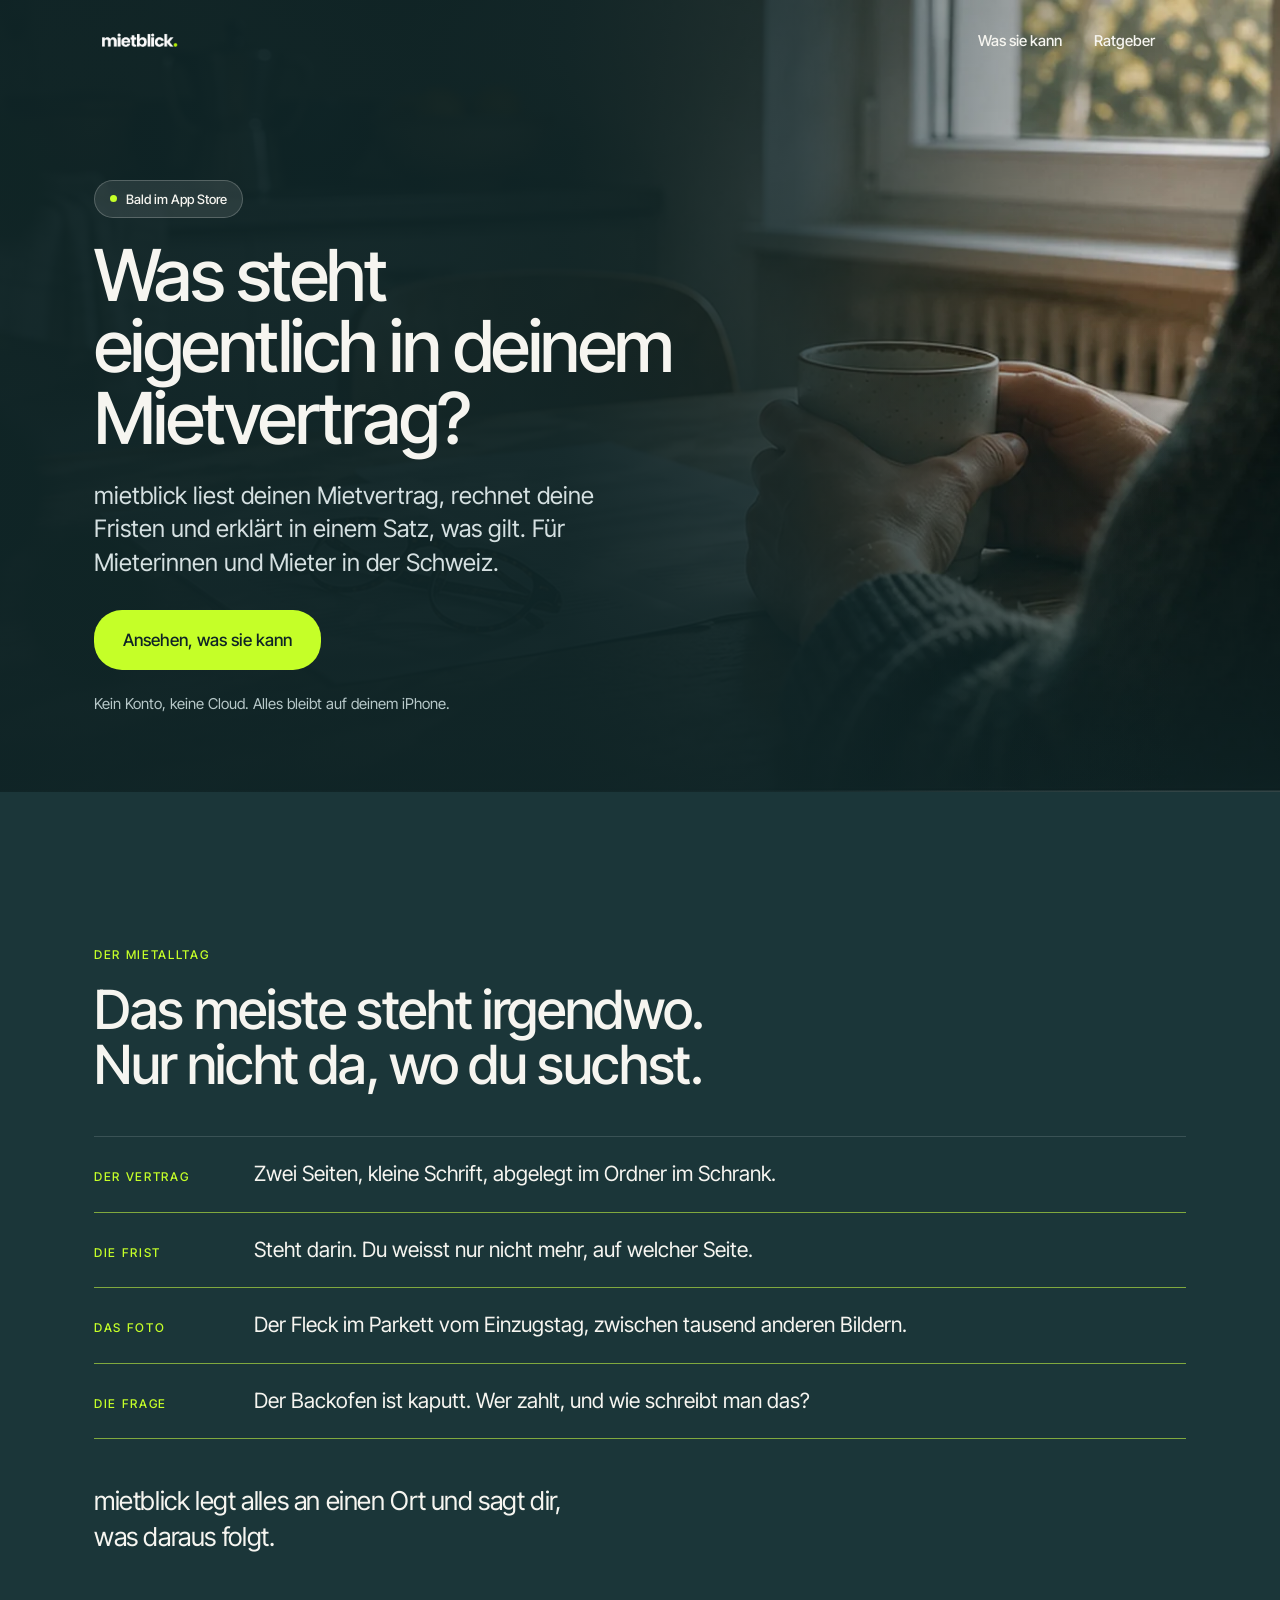
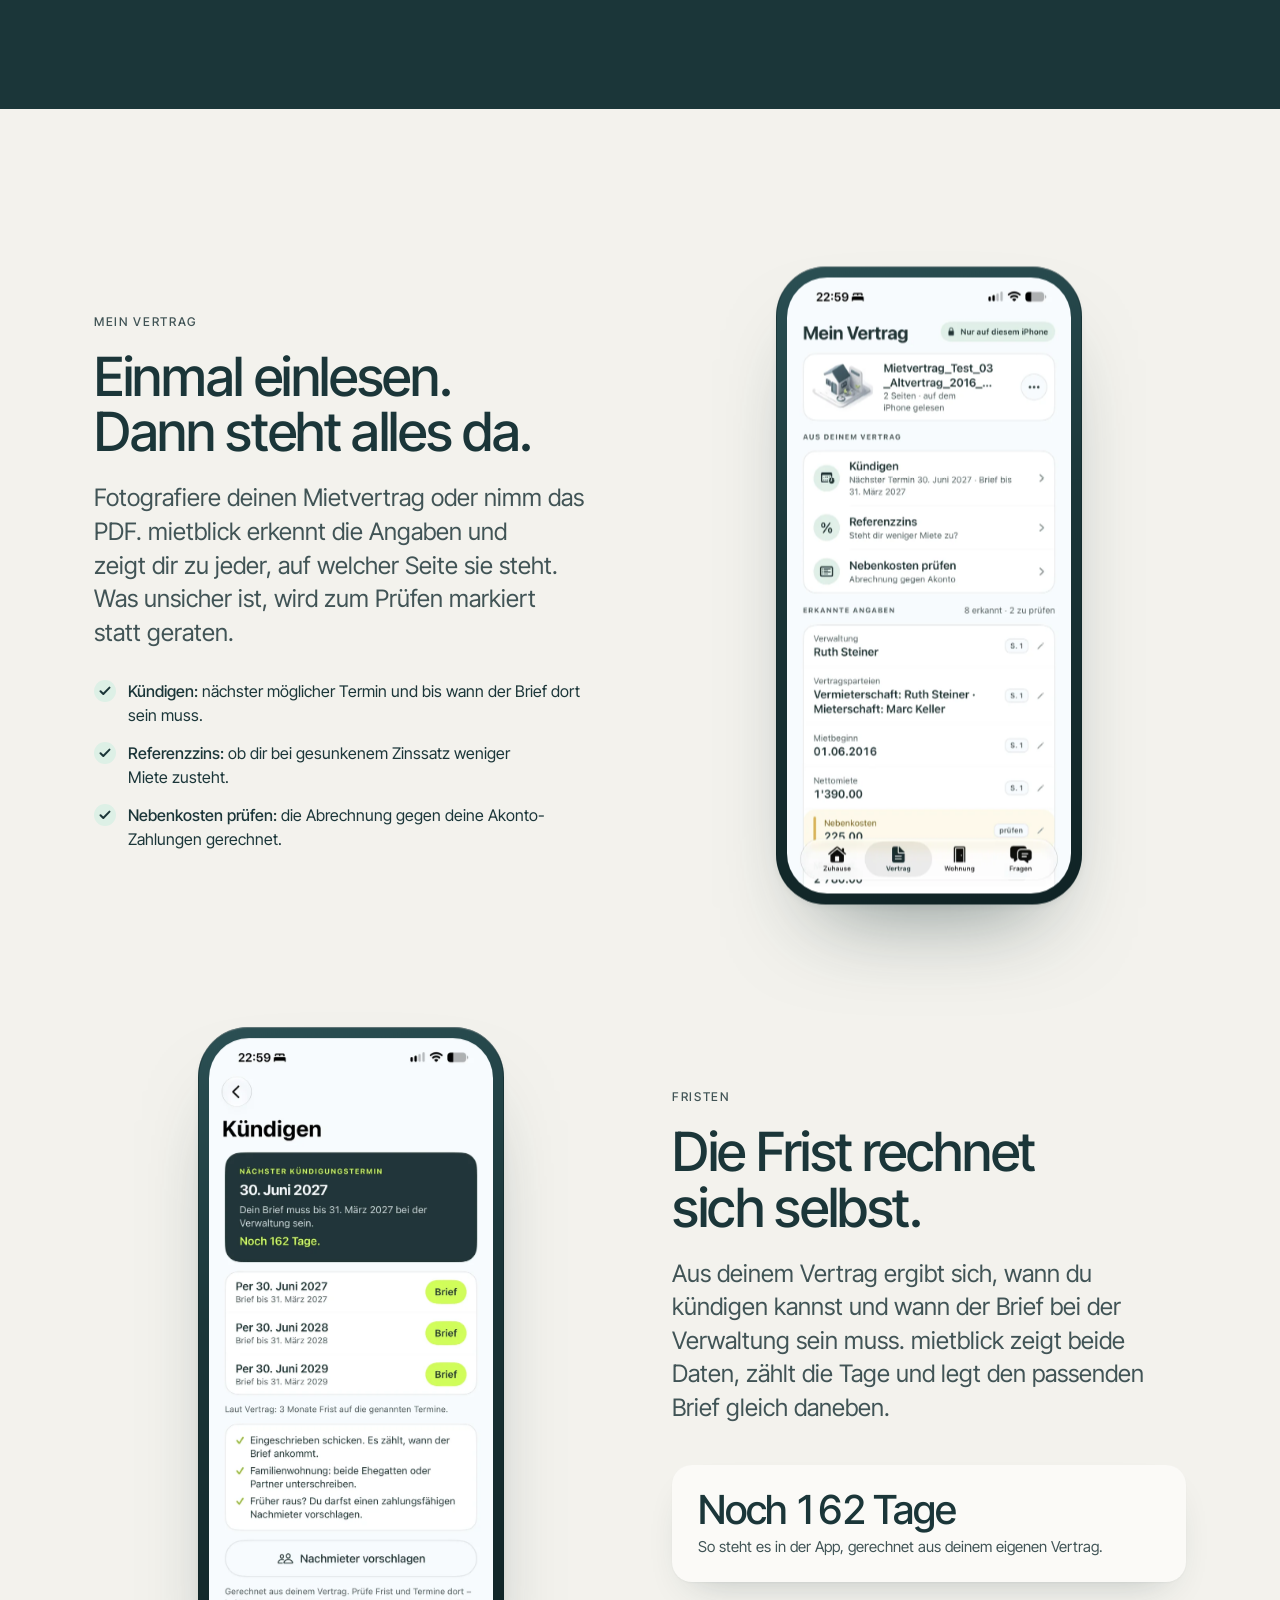
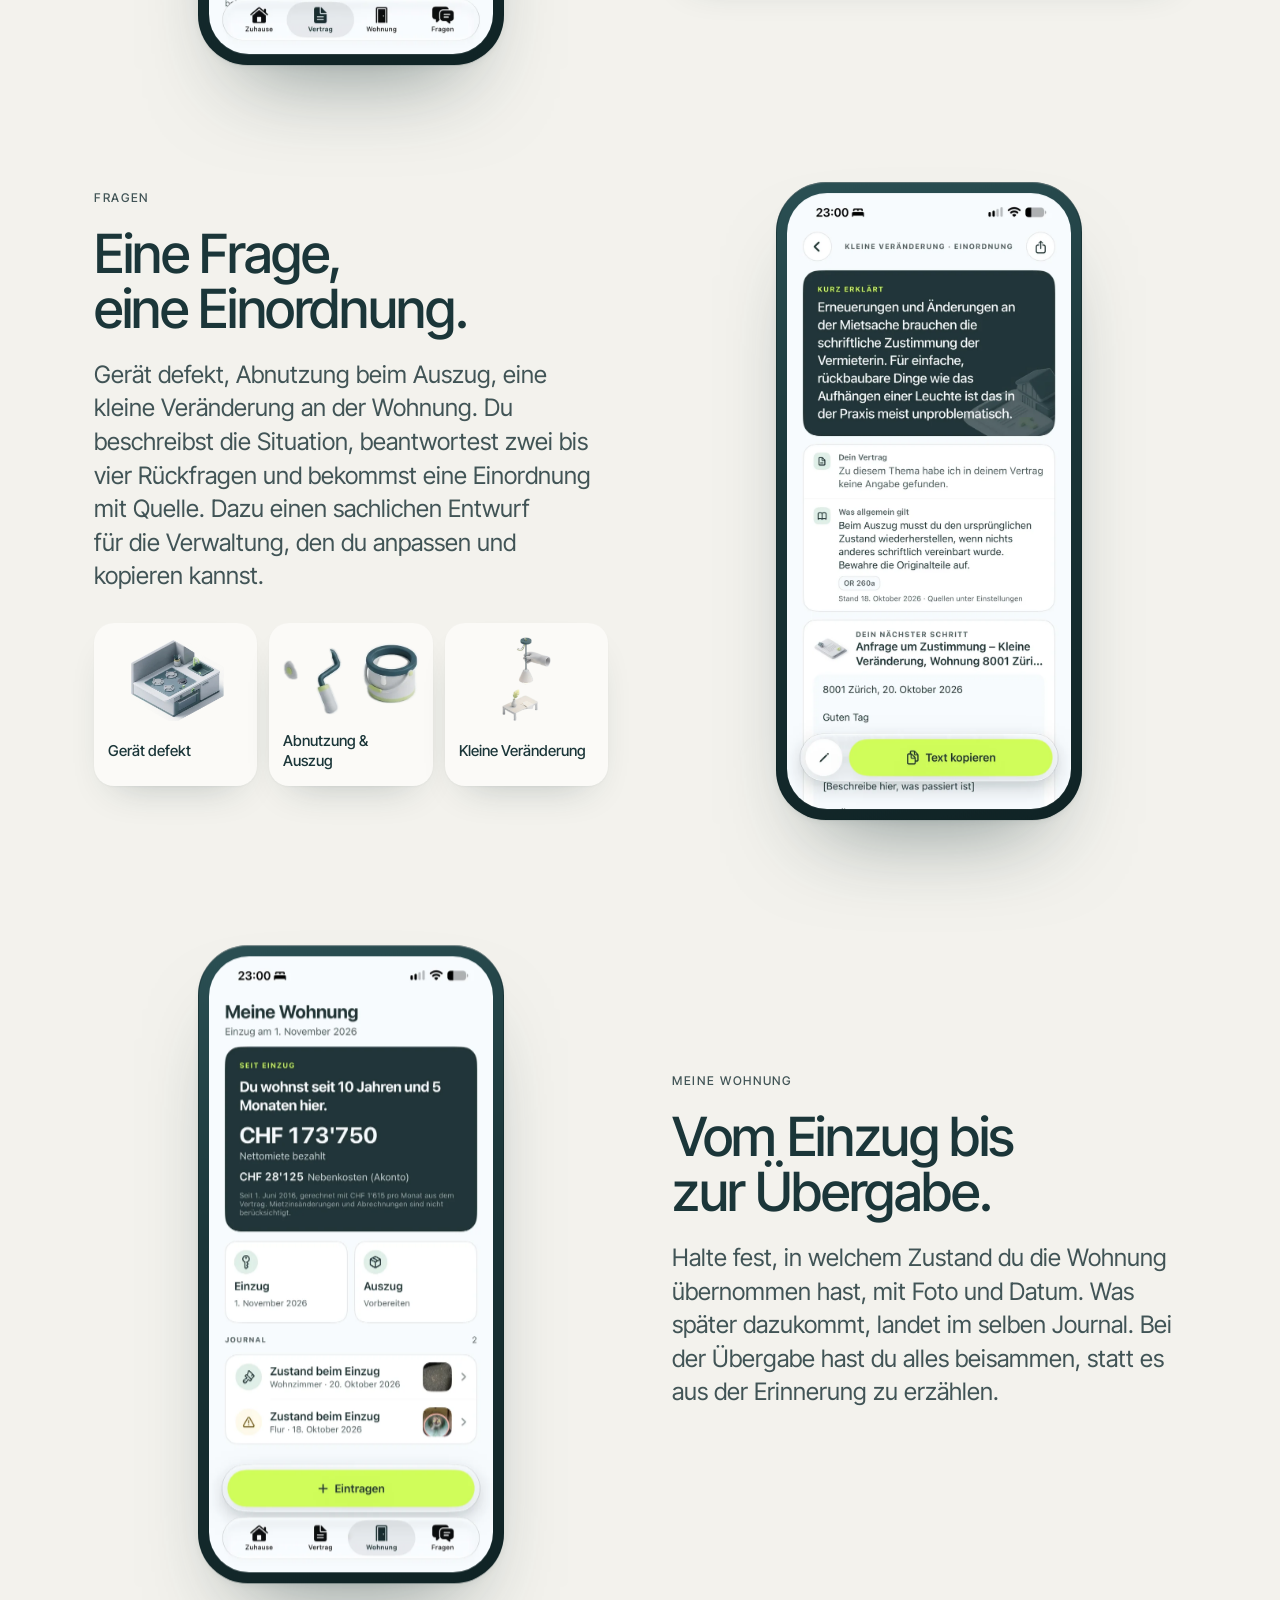
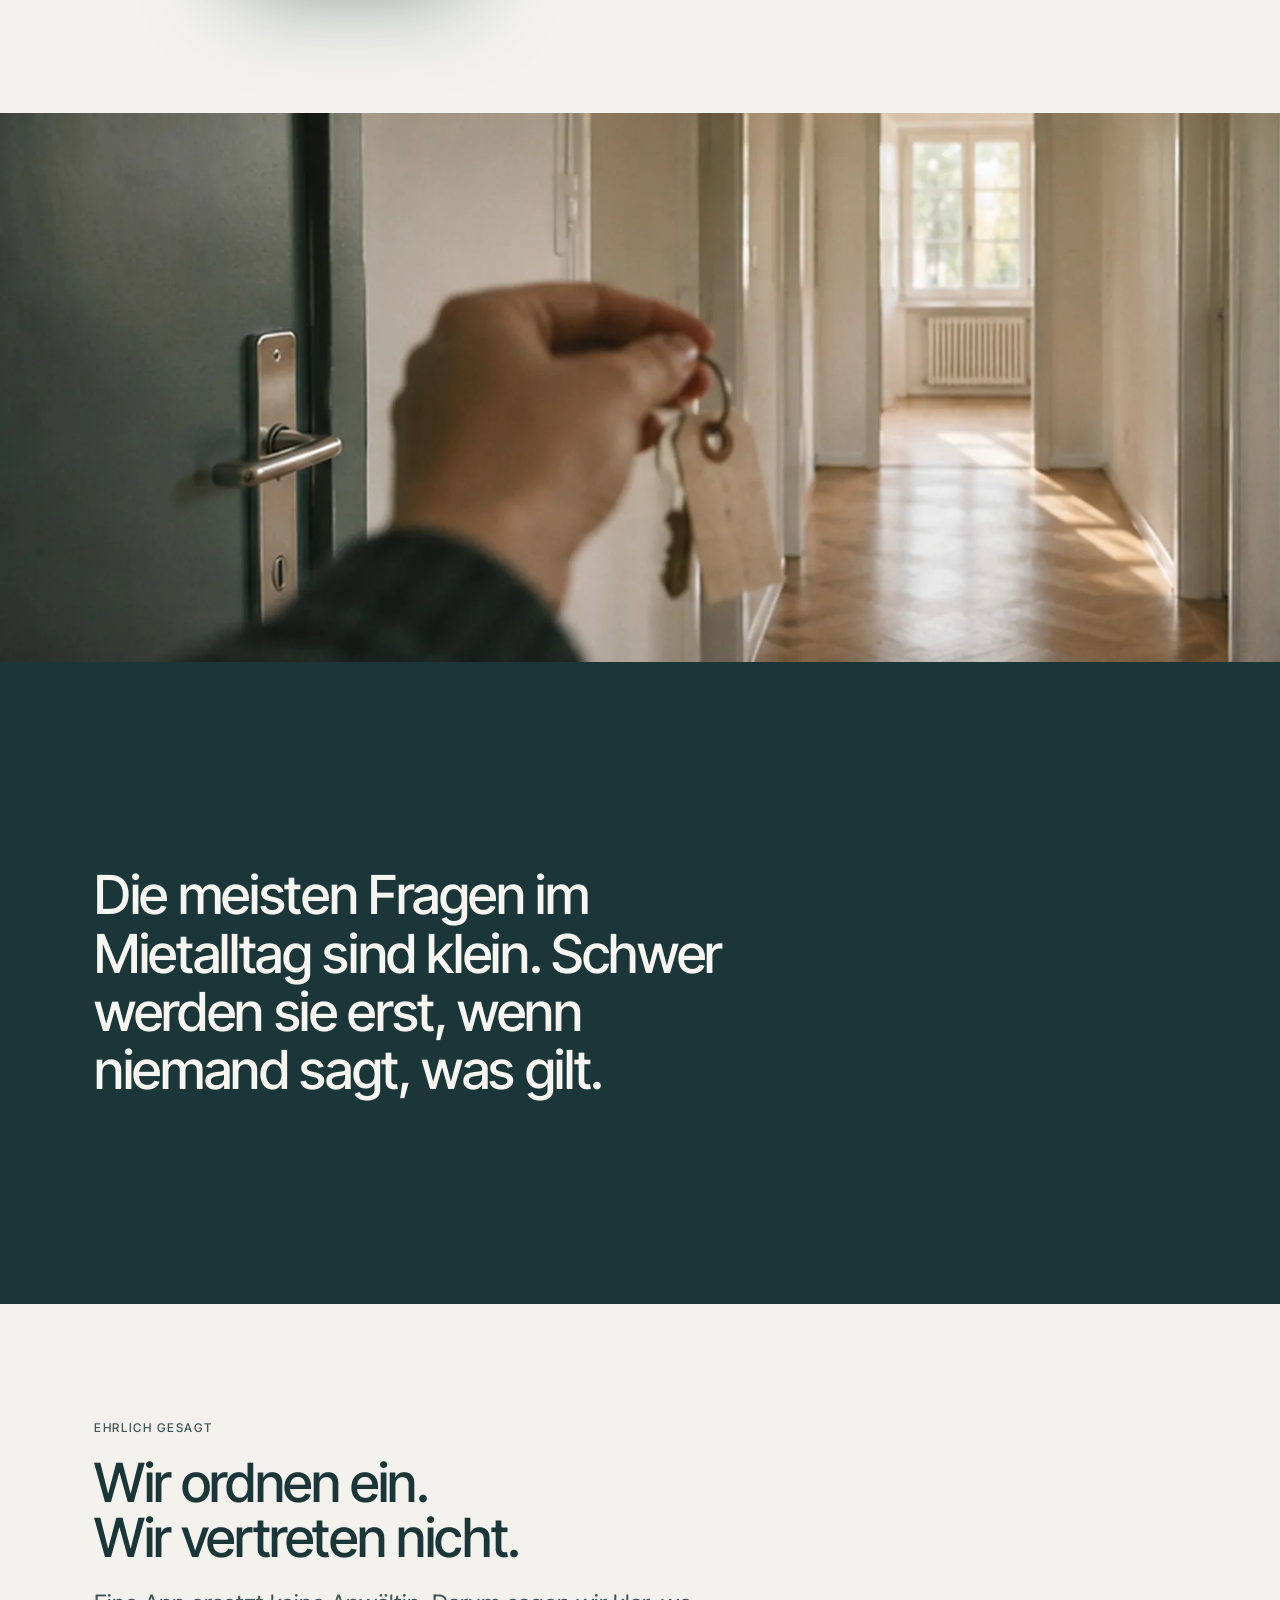
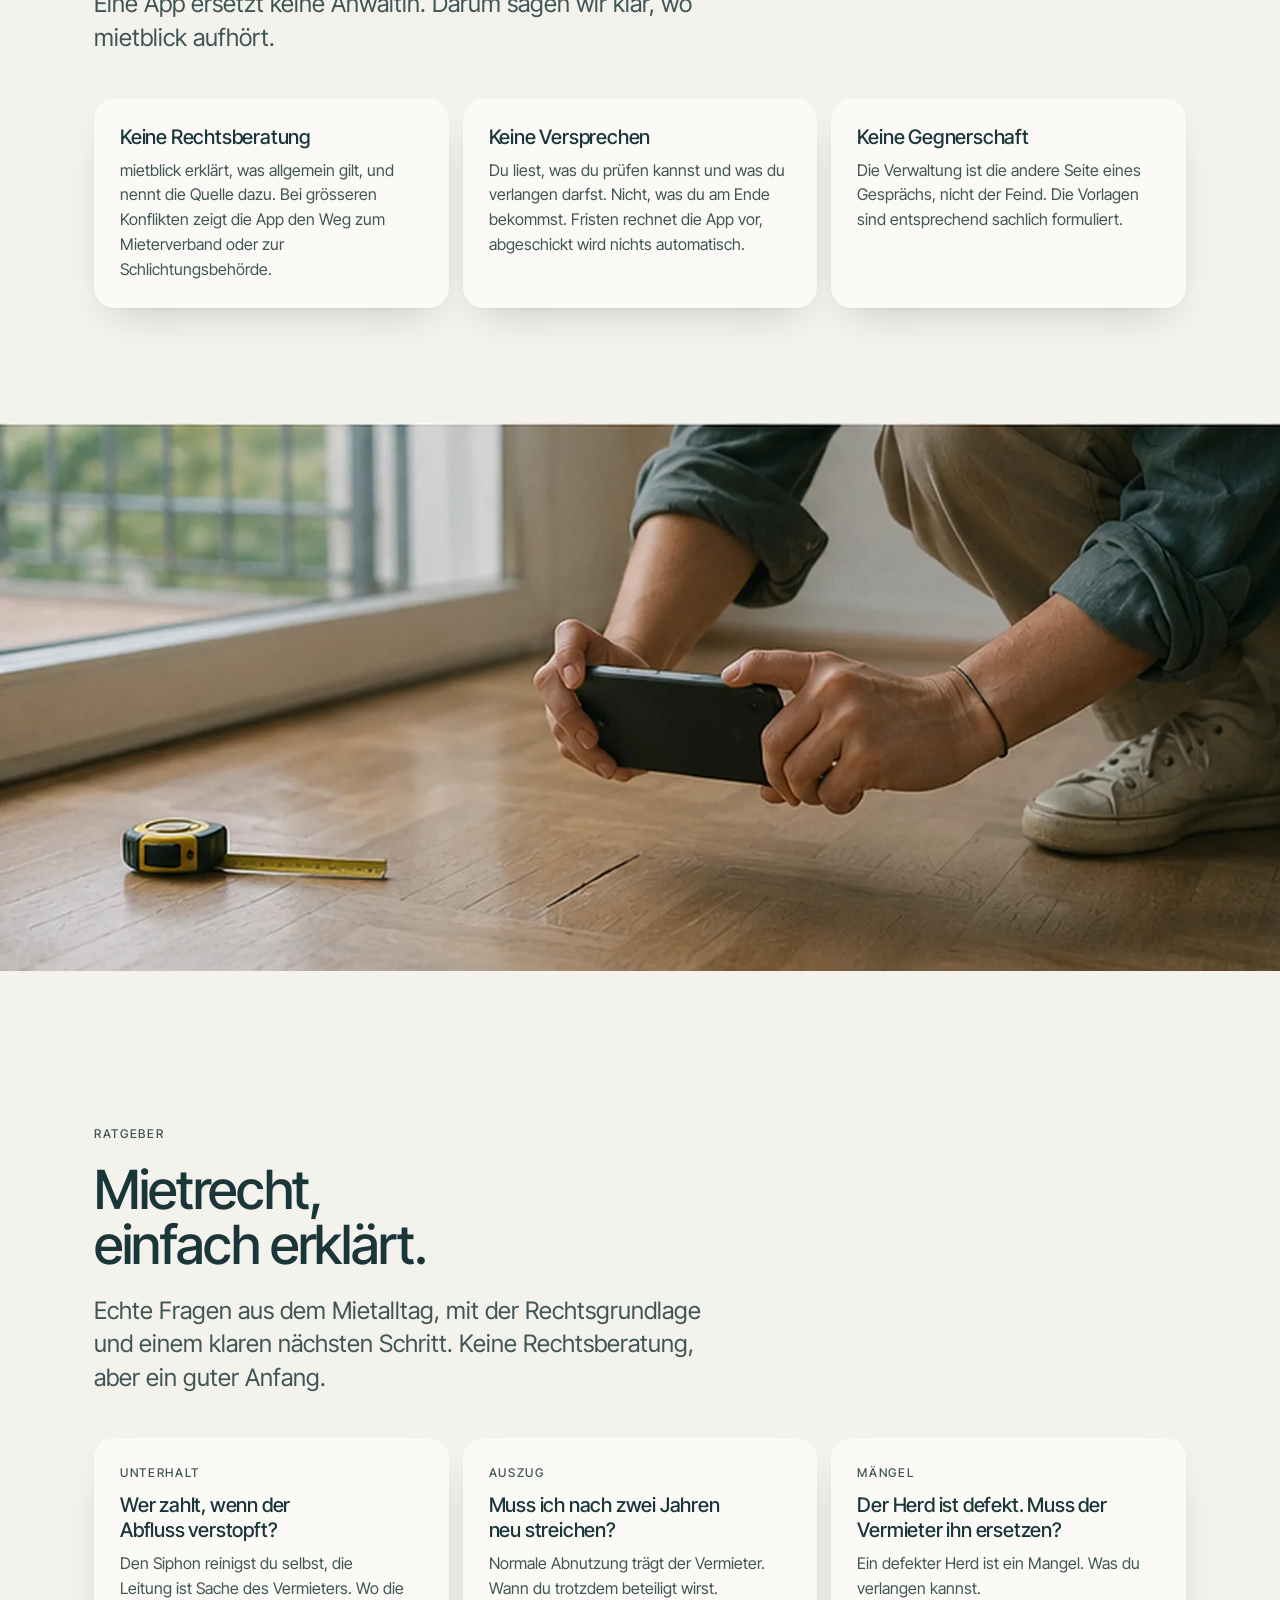
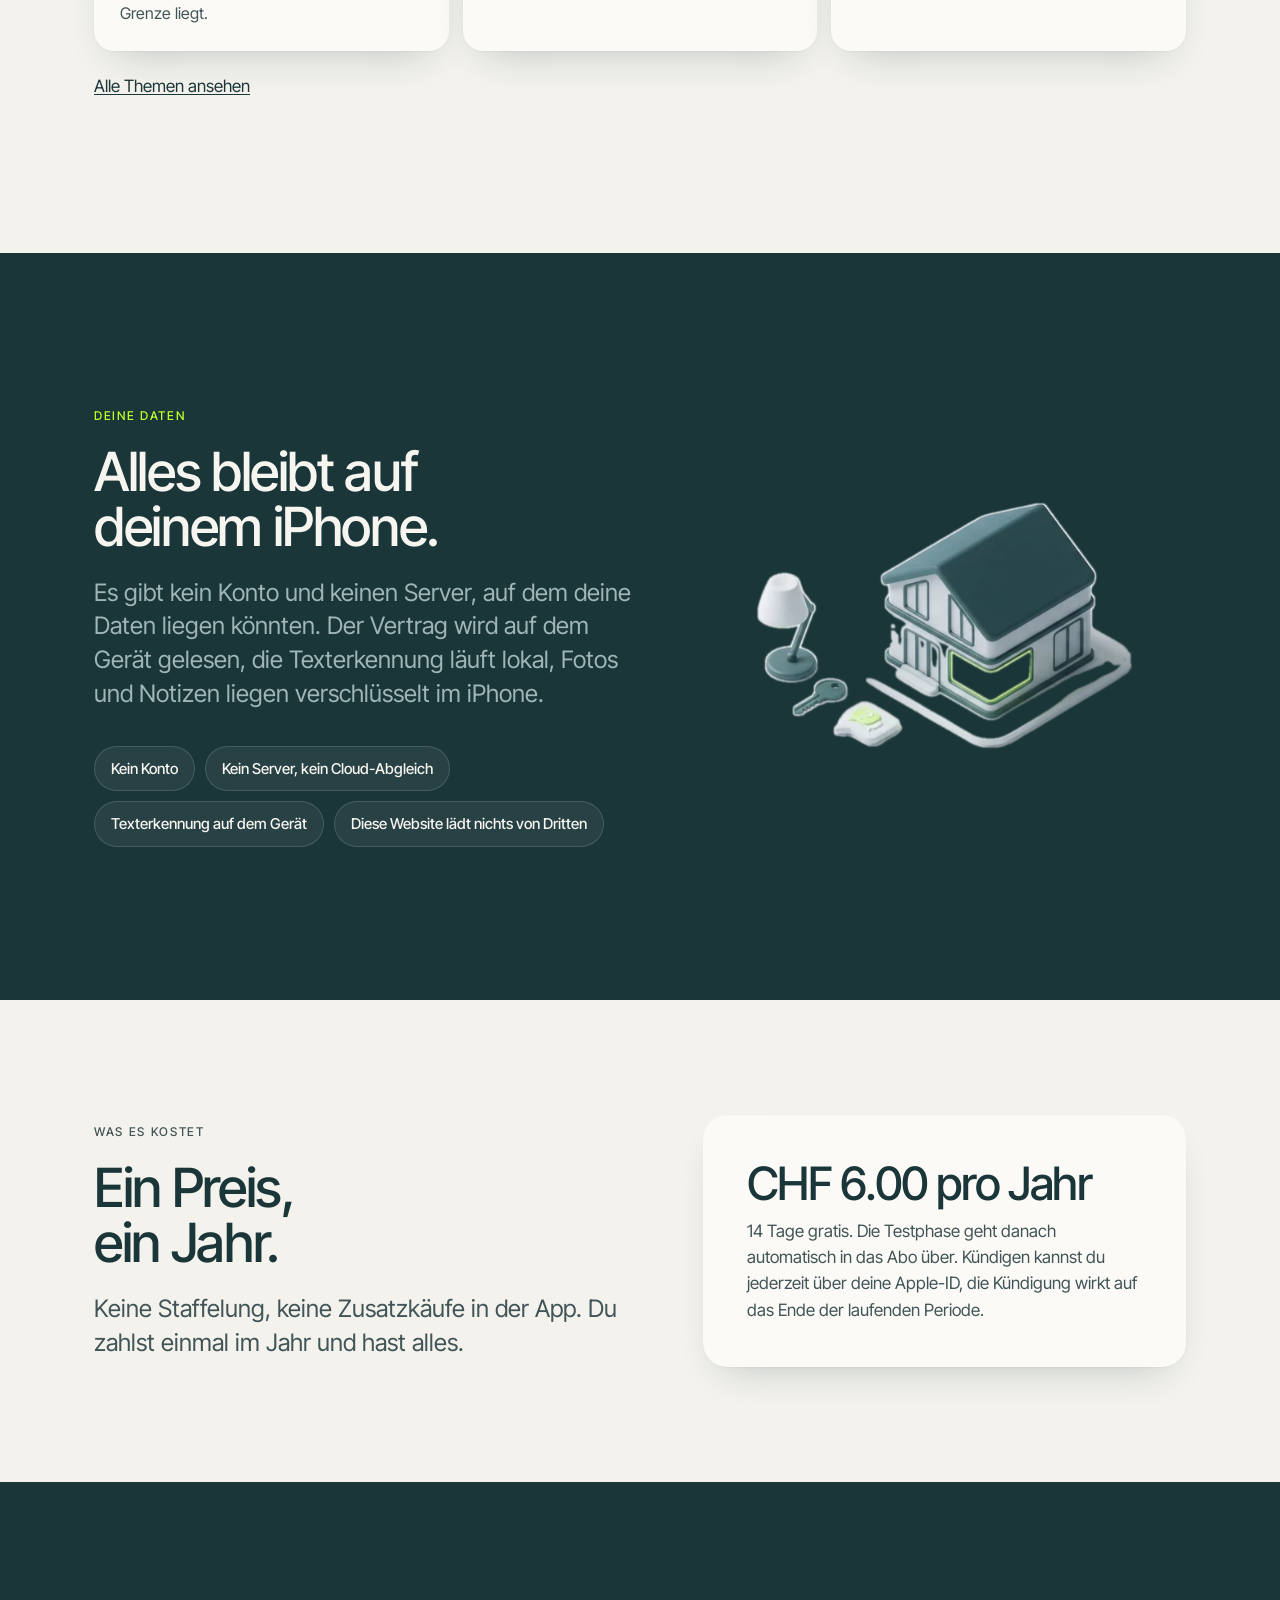
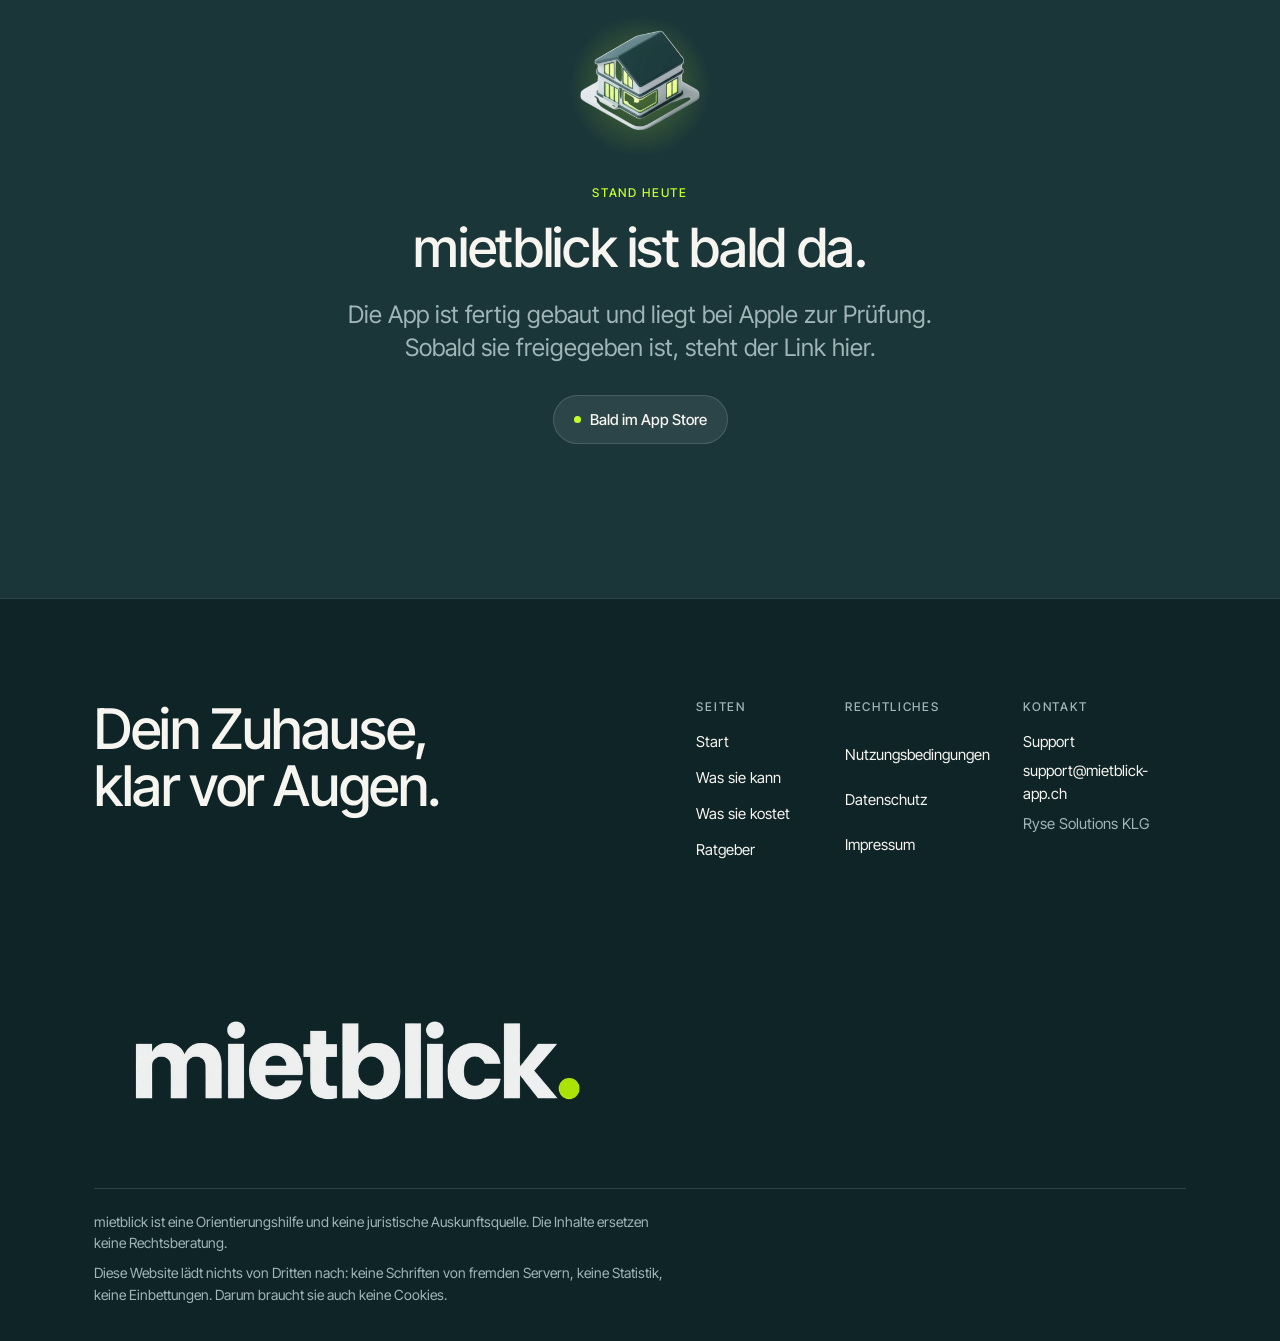
==== commit 6b96c66d: "Navigation und Abschnittsmarken sagen, was sie bewirken «Funktionen» wird «Was sie kann», «Preis» wi" ====
--- a/index.html
+++ b/index.html
@@ -44,18 +44,17 @@
 <img class="on-dark" src="assets/wortmarke-weiss.png" alt="" aria-hidden="true" width="900" height="240">
 </a>
 <nav class="top-nav" aria-label="Hauptnavigation">
-<a href="index.html#funktionen">Funktionen</a>
+<a href="index.html#funktionen">Was sie kann</a>
 <a href="ratgeber/">Ratgeber</a>
-<a href="index.html#preis">Preis</a>
 </nav>
 <div class="top-right">
-<a class="btn btn-primary btn-sm" href="index.html#funktionen">Was sie kann</a>
+<a class="btn btn-primary btn-sm" href="index.html#preis">Was sie kostet</a>
 <button class="burger" type="button" aria-expanded="false" aria-controls="menu" aria-label="Menü öffnen"><span></span></button>
 </div>
 <div class="menu" id="menu" hidden>
-<a href="index.html#funktionen">Funktionen</a>
+<a href="index.html#funktionen">Was sie kann</a>
 <a href="ratgeber/">Ratgeber</a>
-<a href="index.html#preis">Preis</a>
+<a href="index.html#preis">Was sie kostet</a>
 <a class="sub" href="support.html">Support</a>
 <a class="sub" href="nutzungsbedingungen.html">Nutzungsbedingungen</a>
 <a class="sub" href="datenschutz.html">Datenschutz</a>
@@ -150,7 +149,7 @@
 <div class="shell split">
 <div>
 <div class="reveal">
-<span class="eyebrow">Datenschutz</span>
+<span class="eyebrow">Deine Daten</span>
 <h2>Alles bleibt auf<br>deinem iPhone.</h2>
 <p class="lead">Es gibt kein Konto und keinen Server, auf dem deine Daten liegen könnten. Der Vertrag wird auf dem Gerät gelesen, die Texterkennung läuft lokal, Fotos und Notizen liegen verschlüsselt im iPhone.</p>
 </div>
@@ -168,7 +167,7 @@
 <section class="sec-tight" id="preis">
 <div class="shell split">
 <div class="reveal">
-<span class="eyebrow">Preis</span>
+<span class="eyebrow">Was es kostet</span>
 <h2>Ein Preis,<br>ein Jahr.</h2>
 <p class="lead">Keine Staffelung, keine Zusatzkäufe in der App. Du zahlst einmal im Jahr und hast alles.</p>
 </div>
@@ -198,8 +197,8 @@
 <div class="foot-cols">
 <nav aria-label="Seiten"><h2 class="foot-h">Seiten</h2>
 <a href="index.html">Start</a>
-<a href="index.html#funktionen">Funktionen</a>
-<a href="index.html#preis">Preis</a>
+<a href="index.html#funktionen">Was sie kann</a>
+<a href="index.html#preis">Was sie kostet</a>
 <a href="ratgeber/">Ratgeber</a>
 </nav>
 <nav aria-label="Rechtliches"><h2 class="foot-h">Rechtliches</h2>
--- a/assets/app.css
+++ b/assets/app.css
@@ -55,10 +55,10 @@
 background:rgba(251,250,247,.88);backdrop-filter:saturate(180%) blur(18px);-webkit-backdrop-filter:saturate(180%) blur(18px);
 border-color:rgba(27,54,57,.08);box-shadow:0 10px 30px -18px rgba(27,54,57,.35)}
 .brand{display:inline-flex;align-items:center}
-.brand img{height:26px;width:auto;display:block;transition:height .45s var(--ease)}
-.top.stuck .brand img{height:20px}
+.brand img{height:32px;width:auto;display:block;transition:height .45s var(--ease)}
+.top.stuck .brand img{height:22px}
 .brand .on-dark{display:none}
-.top-nav{display:none;gap:4px}
+.top-nav{display:none;gap:4px;margin-left:auto}
 .top-nav a{display:inline-flex;align-items:center;min-height:44px;padding:0 14px;border-radius:999px;
 font-size:15px;font-weight:500;color:var(--ink);text-decoration:none;transition:background-color .25s}
 .top-nav a:hover{background:rgba(27,54,57,.06)}
@@ -126,8 +126,8 @@
 .hero-full::after{content:"";position:absolute;inset:0;pointer-events:none;
 background:linear-gradient(90deg,rgba(15,36,38,.96) 0%,rgba(15,36,38,.94) 44%,rgba(15,36,38,.8) 62%,rgba(15,36,38,.32) 78%,rgba(15,36,38,0) 92%),
 linear-gradient(0deg,rgba(15,36,38,.85) 0%,rgba(15,36,38,.3) 40%,rgba(15,36,38,0) 60%)}
-.hero-inner{position:relative;z-index:1}
-.hero-full h1{color:var(--band-ink);max-width:13.5ch;font-size:clamp(44px,5.5vw,78px)}
+.hero-inner{position:relative;z-index:1;width:100%;justify-self:stretch}
+.hero-full h1{color:var(--band-ink);max-width:13.5ch;font-size:clamp(44px,5.6vw,86px)}
 .hero-full .lead{color:#D5E0E1}
 .hero-full .note{color:#B7C8C9}
 .hero-full .status{background:rgba(246,245,240,.1);border-color:rgba(246,245,240,.22);color:var(--band-ink)}
@@ -136,13 +136,25 @@
 .hero-full .btn-primary:hover{background:#d4ff5c;box-shadow:0 14px 30px -14px rgba(197,255,40,.35)}
 @media(max-width:899px){.hero-bg{object-position:74% 50%}
 .hero-full::after{background:linear-gradient(0deg,rgba(15,36,38,.95) 0%,rgba(15,36,38,.9) 48%,rgba(15,36,38,.62) 70%,rgba(15,36,38,.2) 88%,rgba(15,36,38,0) 100%)}}
+/* Auftritt des Heros: der Block selbst bleibt sichtbar, seine Kinder kommen gestaffelt */
+.js .hero-full .reveal{opacity:1;transform:none;transition:none}
+.js .hero-full .reveal>*{opacity:0;transform:translateY(24px);transition:opacity 1.1s var(--ease-slow),transform 1.1s var(--ease-slow),clip-path 1.2s var(--ease-slow)}
+.js .hero-full .reveal.in>*{opacity:1;transform:none}
+.js .hero-full .reveal.in>:nth-child(2){transition-delay:.1s}
+.js .hero-full .reveal.in>:nth-child(3){transition-delay:.3s}
+.js .hero-full .reveal.in>:nth-child(4){transition-delay:.42s}
+.js .hero-full .reveal.in>:nth-child(5){transition-delay:.52s}
+.js .hero-full h1{clip-path:inset(0 -4% 100% 0)}
+.js .hero-full .reveal.in h1{clip-path:inset(0 -4% -12% 0)}
+.js .hero-bg{transform:scale(1.06);transition:transform 2.4s var(--ease-slow)}
+.js .hero-full:has(.reveal.in) .hero-bg{transform:none}
 /* Kopfzeile ueber dem Foto: hell, bis sie beim Scrollen zur Pille wird */
 .top.ueber-foto:not(.stuck) .top-nav a{color:var(--band-ink)}
 .top.ueber-foto:not(.stuck) .top-nav a:hover{background:rgba(246,245,240,.12)}
 .top.ueber-foto:not(.stuck) .brand .on-light{display:none}
 .top.ueber-foto:not(.stuck) .brand .on-dark{display:block}
 .top.ueber-foto:not(.stuck) .burger{background:rgba(246,245,240,.12);border-color:rgba(246,245,240,.3);color:var(--band-ink)}
-.top.ueber-foto:not(.stuck) .top-in{padding-left:12px;padding-right:12px}
+.top.ueber-foto:not(.stuck) .top-in{padding-left:24px;padding-right:24px}
 @media(max-width:899px){.hero-photo img{aspect-ratio:3/2}}
 
 /* Vollbild-Foto als Atemraum zwischen zwei Abschnitten */
@@ -326,7 +338,8 @@
 
 @media(prefers-reduced-motion:reduce){
 html{scroll-behavior:auto}
-.js .reveal,.js .feature-art .device{opacity:1;transform:none;transition:none}
+.js .reveal,.js .feature-art .device,.js .hero-full .reveal>*,.js .hero-bg{opacity:1;transform:none;transition:none}
+.js .hero-full h1{clip-path:none}
 .js .beat::after{display:none}
 .js [data-par]{transform:none!important;will-change:auto}
 .btn:hover,.card:hover,.tile:hover,.chips li:hover{transform:none}
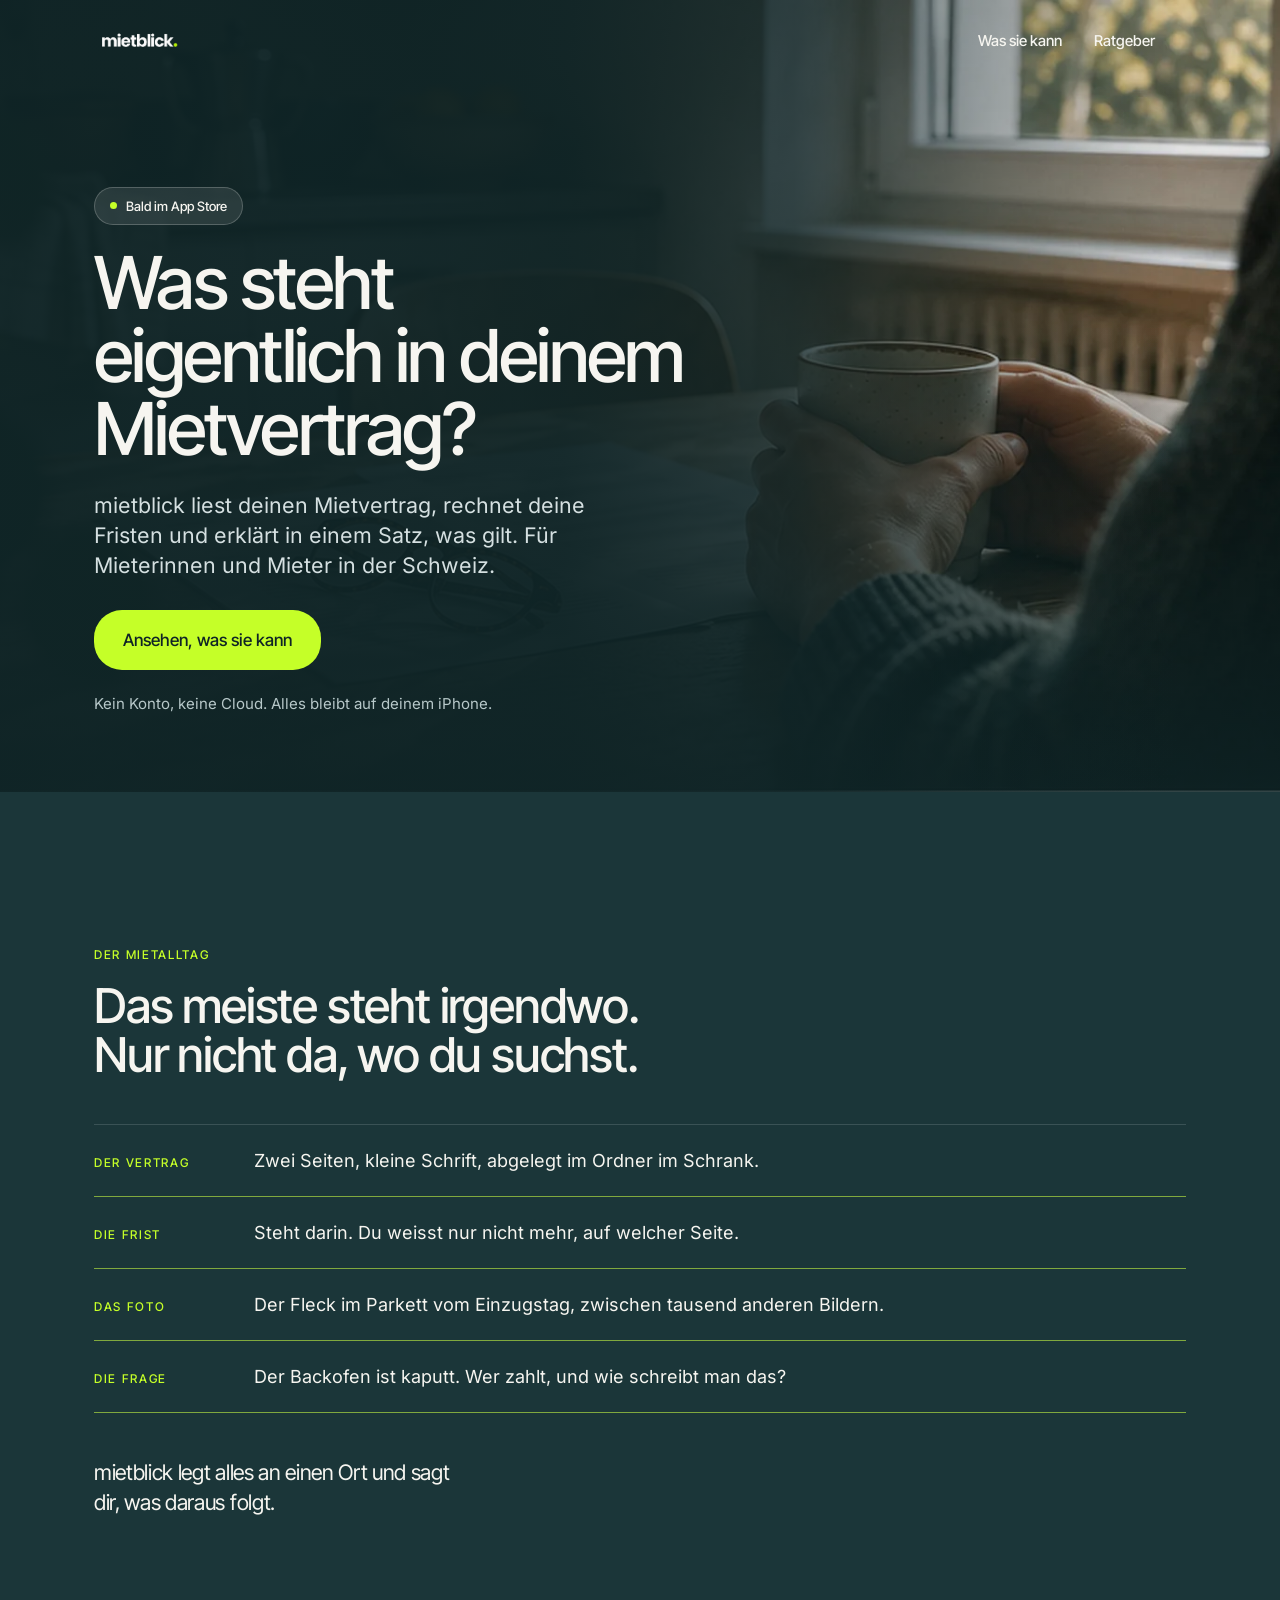
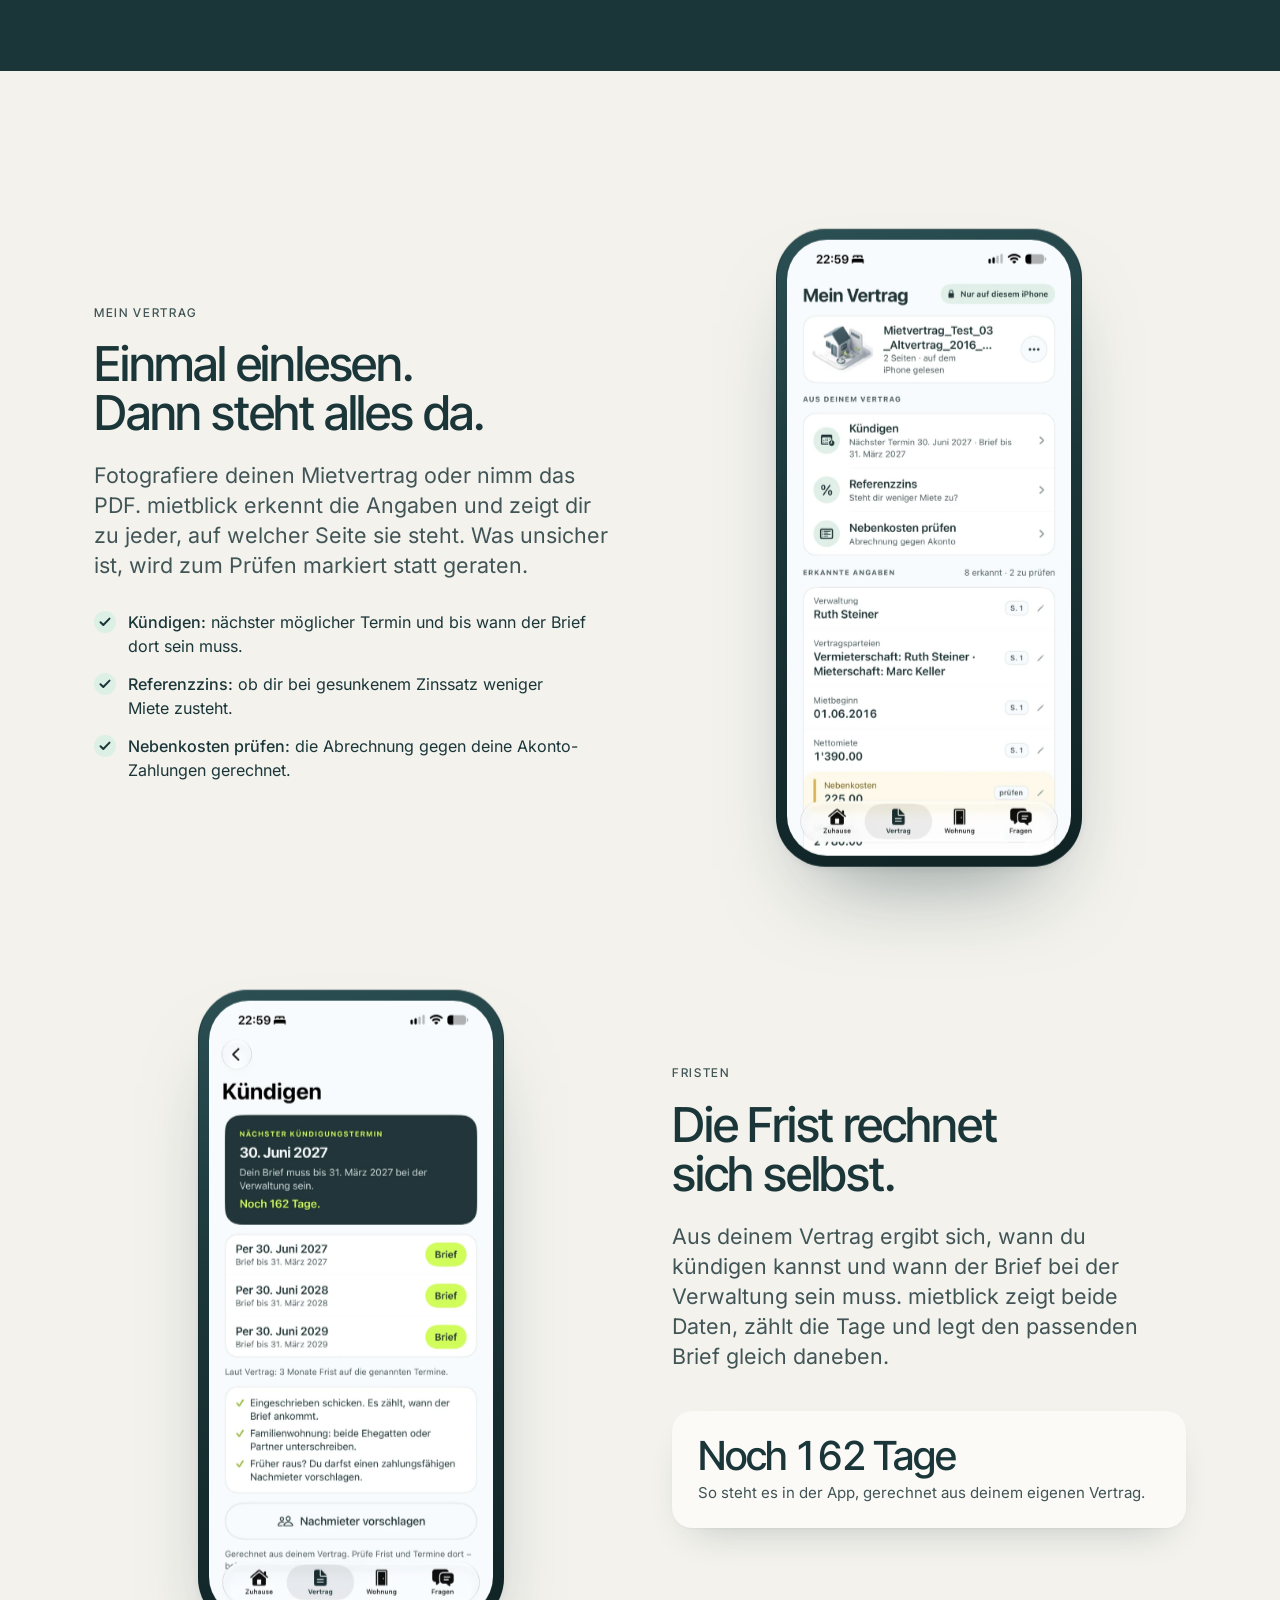
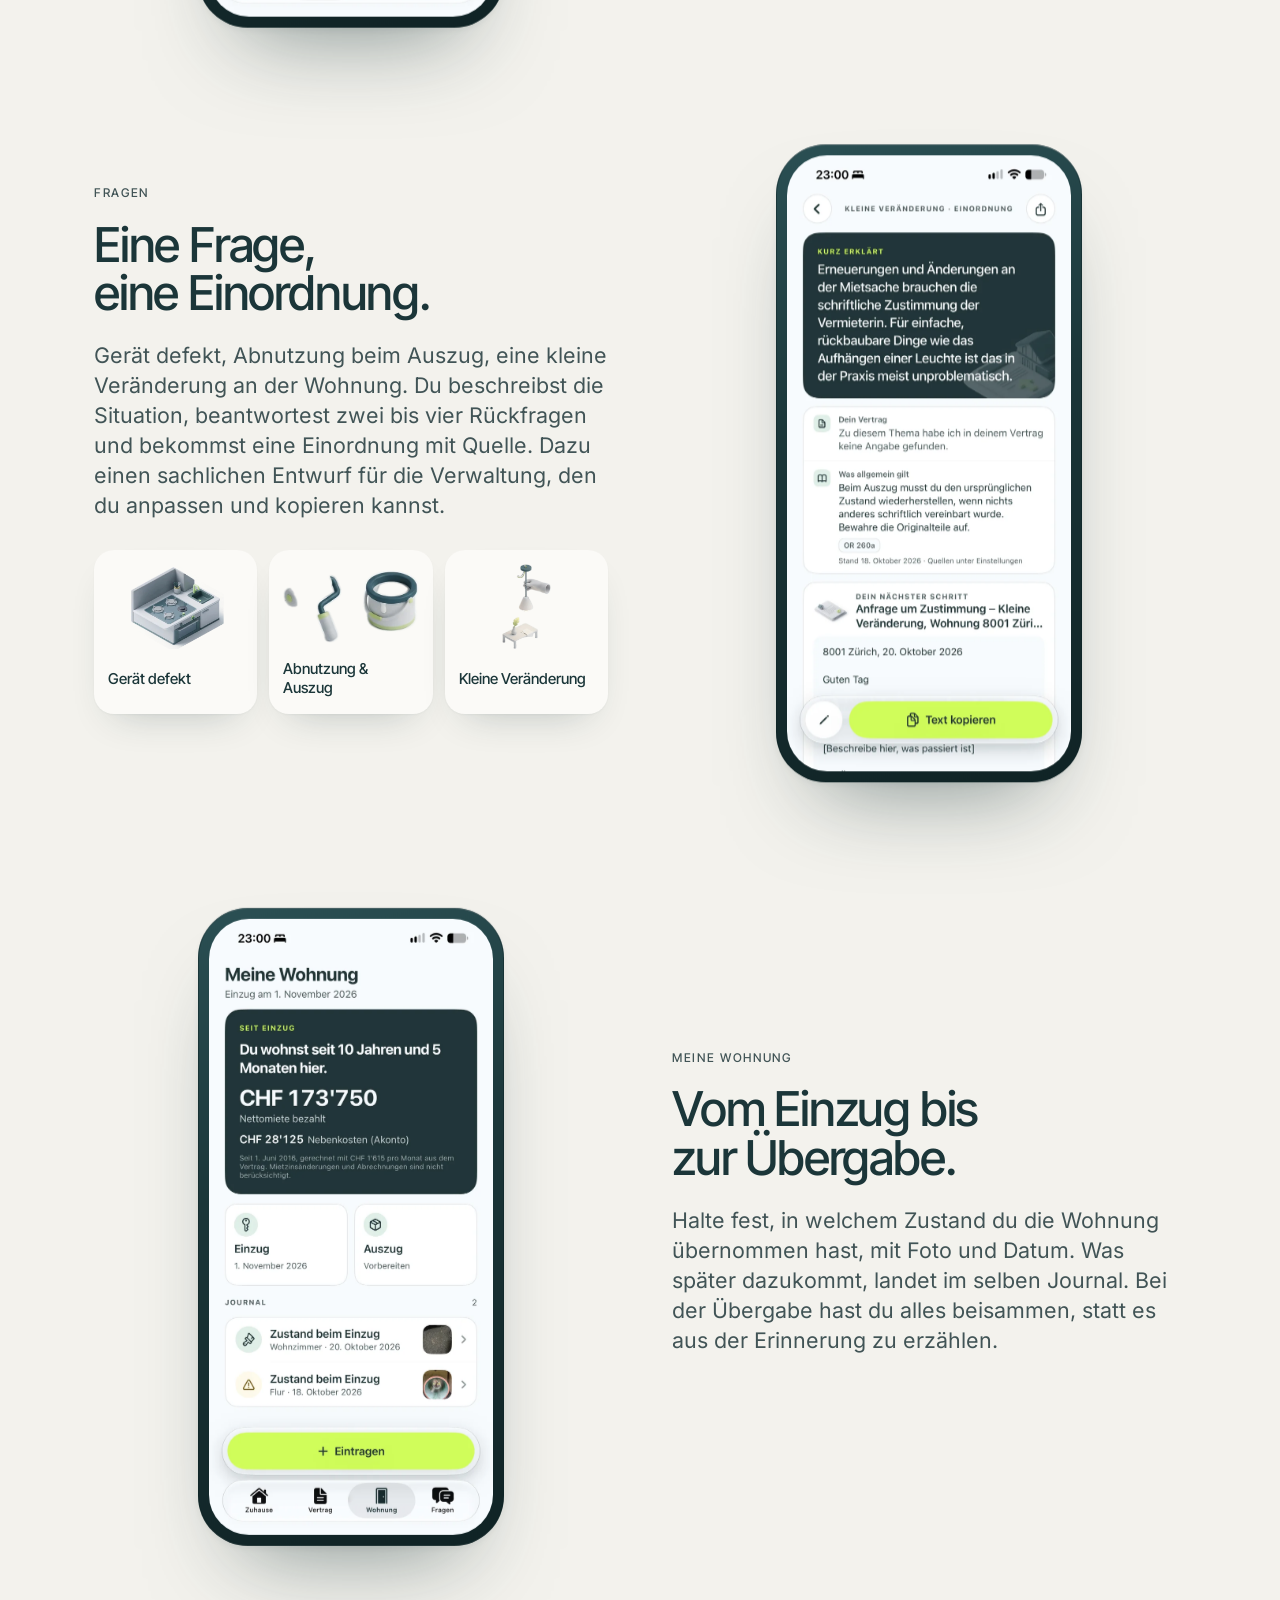
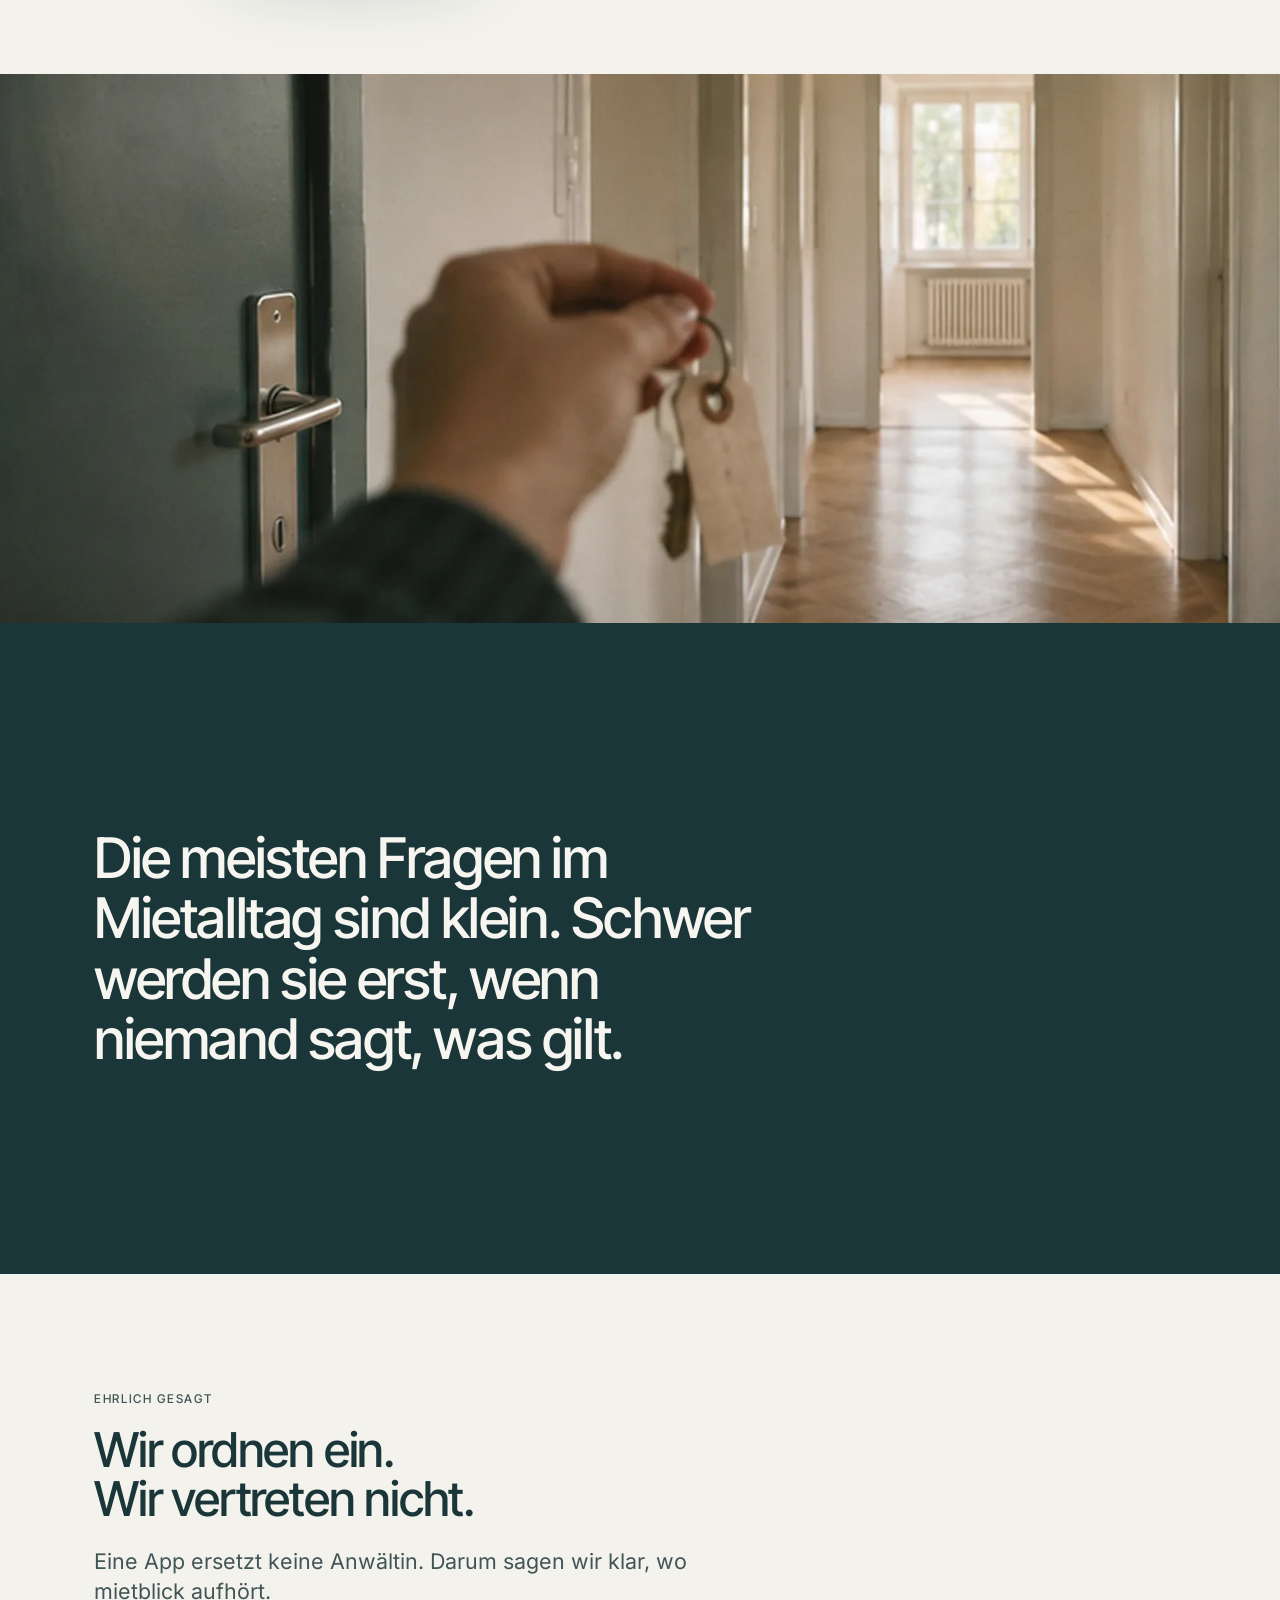
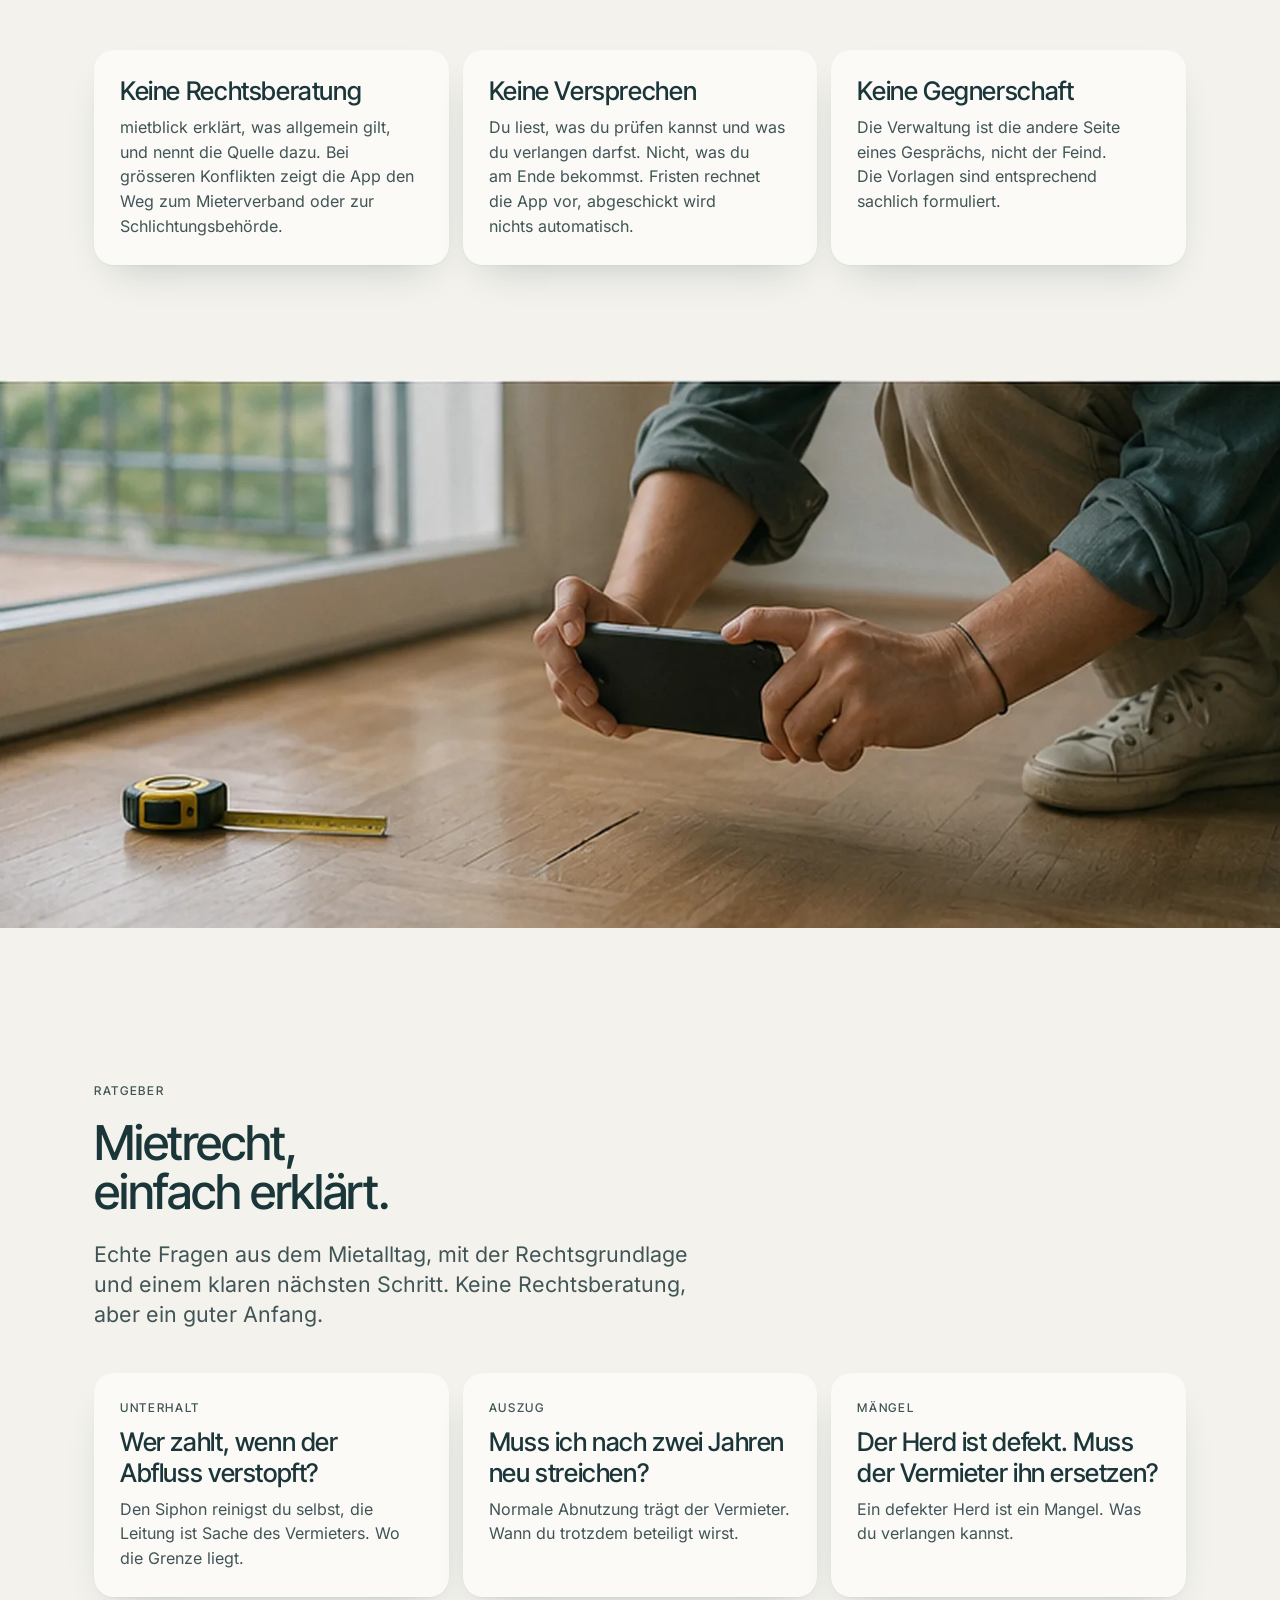
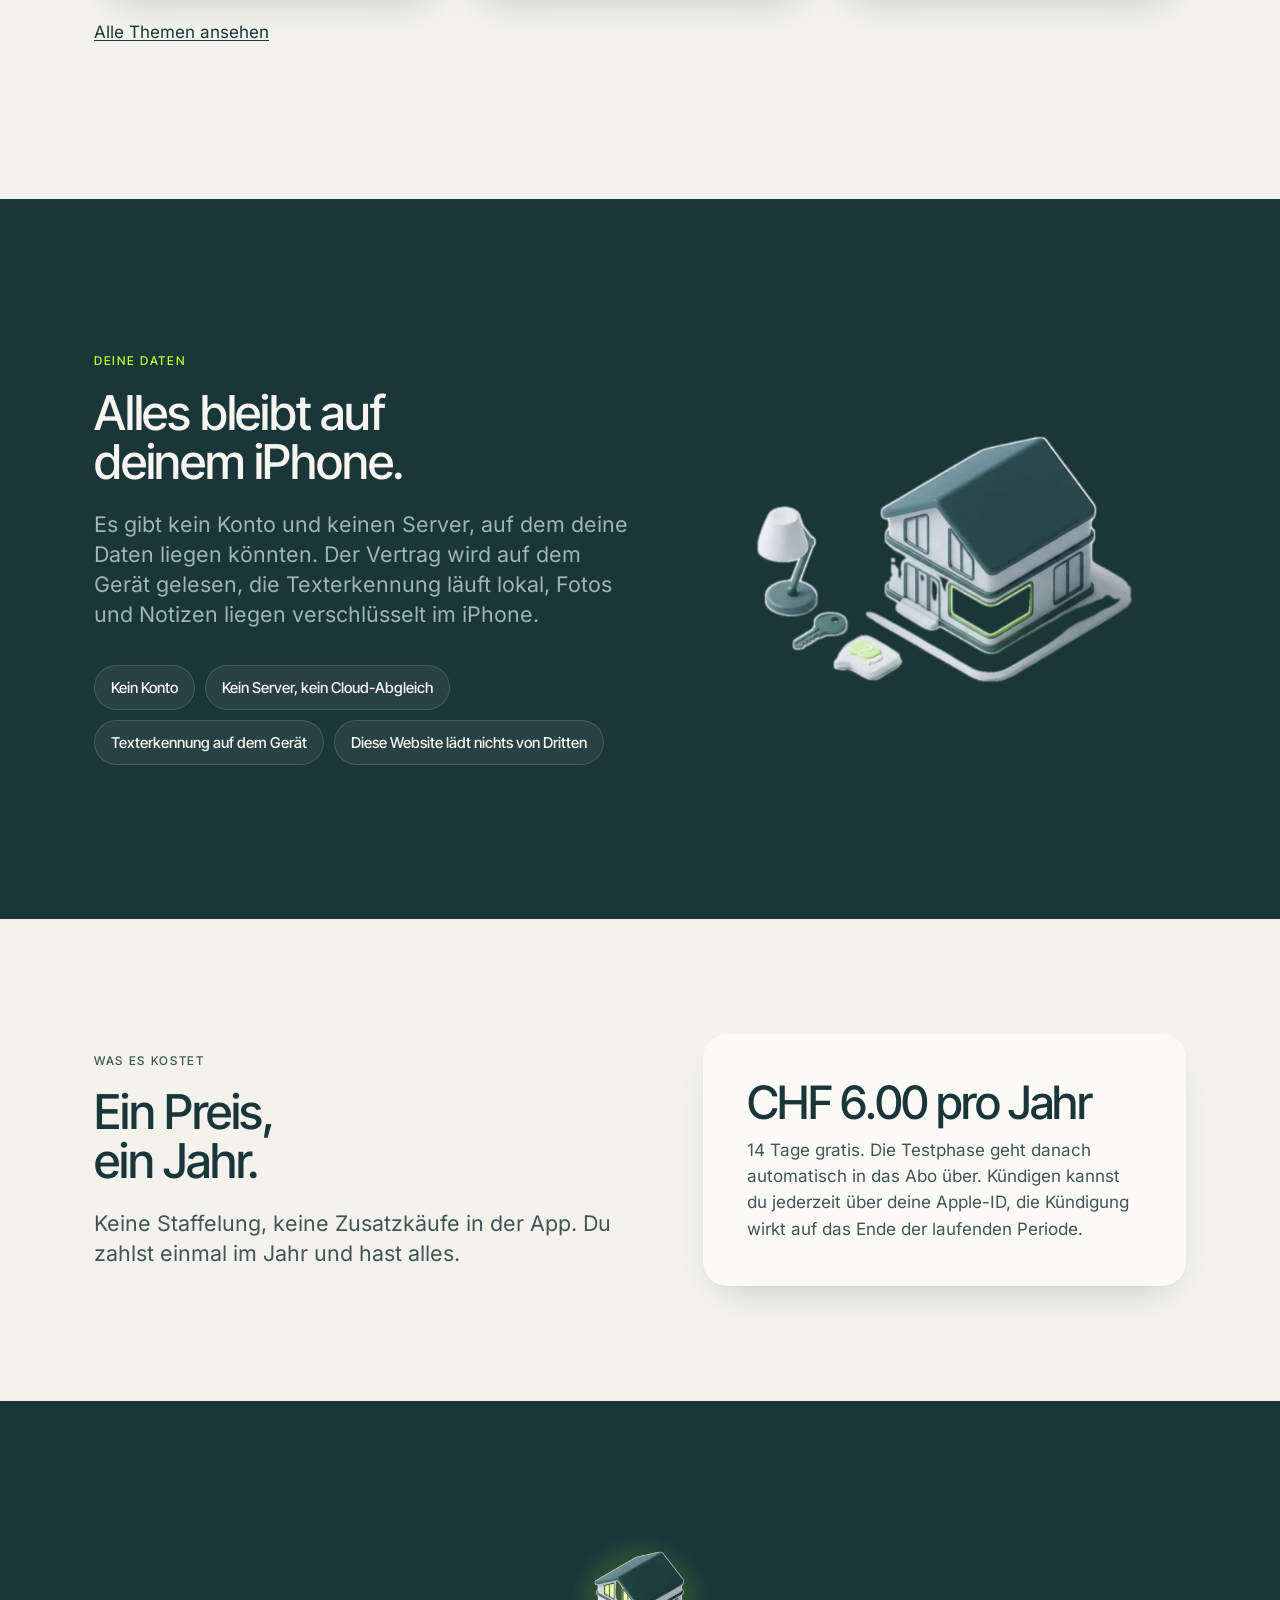
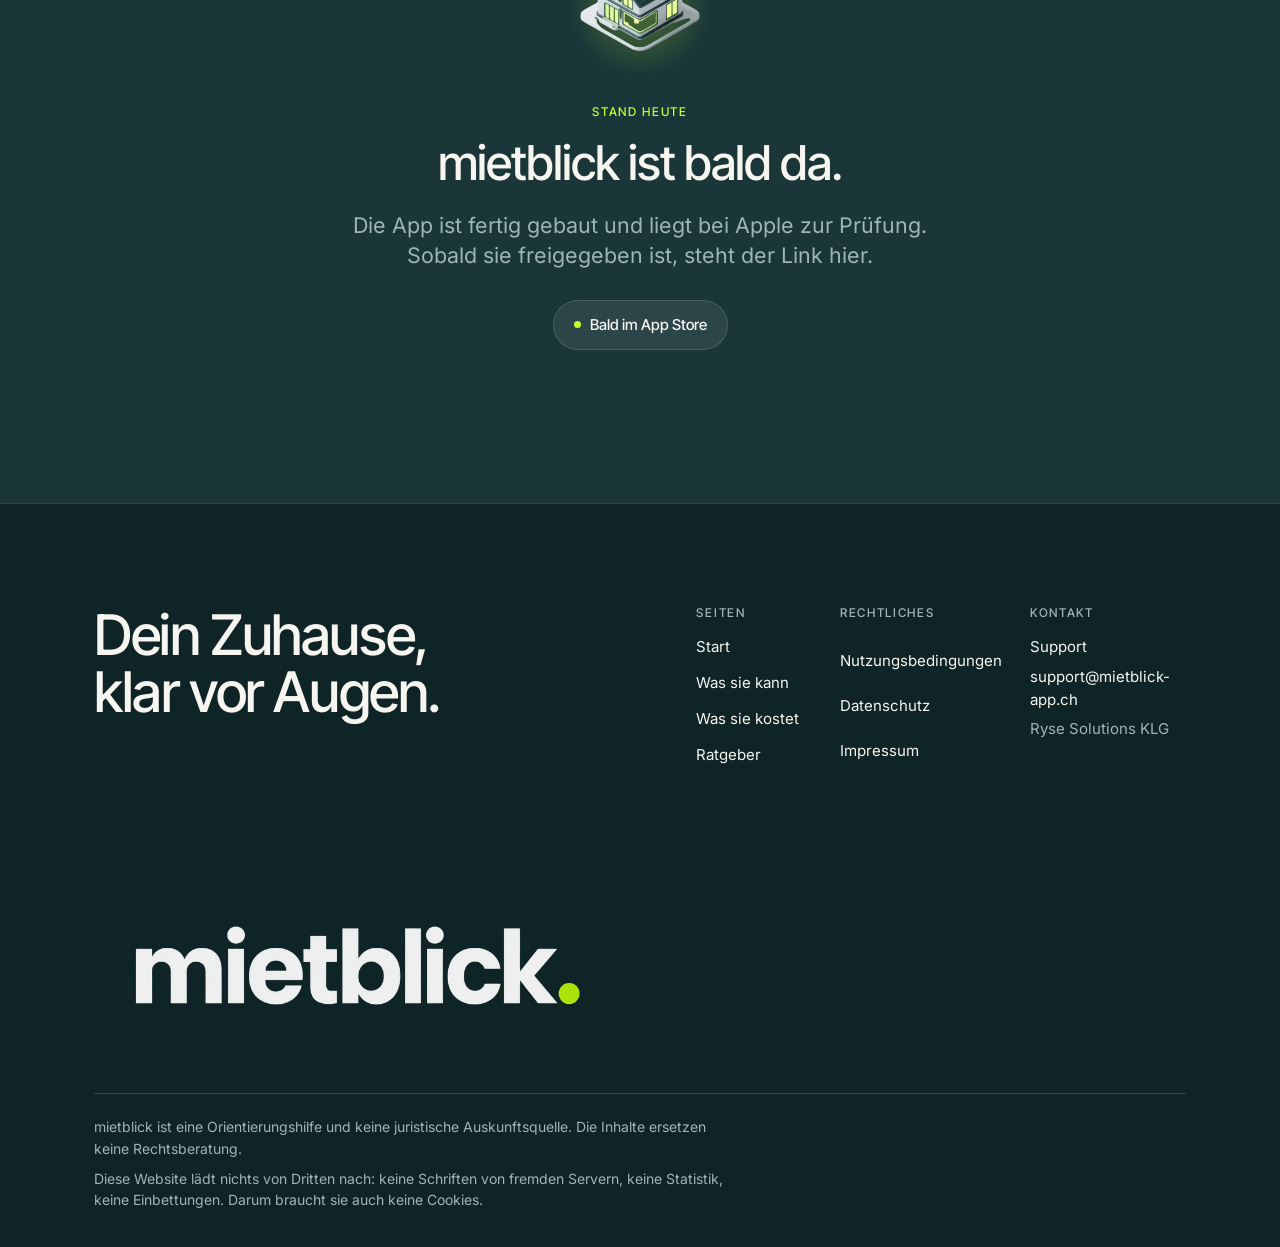
==== commit 8701276a: "Typografie-System: Inter fuer Lesetext, Inter Tight fuer Titel, Tokens Skala als :root-Token (h1 44 " ====
--- a/index.html
+++ b/index.html
@@ -26,6 +26,8 @@
 <link rel="icon" href="assets/icon.png">
 <link rel="apple-touch-icon" href="assets/icon.png">
 <link rel="stylesheet" href="assets/app.css">
+<link rel="preload" as="font" type="font/woff2" href="assets/fonts/inter-latin.woff2" crossorigin>
+<link rel="preload" as="font" type="font/woff2" href="assets/fonts/inter-tight-latin.woff2" crossorigin>
 <script>/* Sicherheitsnetz: js schaltet die Animationen ein. Meldet sich das Hauptskript kurz
    nach dem Laden nicht, wird js wieder entfernt, damit kein Inhalt unsichtbar bleibt. */
 (function(){var d=document,w=window,h=d.documentElement;h.classList.add('js');
--- a/assets/app.css
+++ b/assets/app.css
@@ -8,17 +8,33 @@
 --lift-hi:0 2px 4px rgba(27,54,57,.05),0 30px 60px -28px rgba(27,54,57,.42);
 --lift-strong:0 2px 6px rgba(27,54,57,.06),0 48px 90px -44px rgba(27,54,57,.55);
 --ease:cubic-bezier(.16,1,.3,1);--ease-slow:cubic-bezier(.22,.61,.36,1);
+/* Schrift: Inter Tight fuer Titel, Marken, Knoepfe und Zahlen; Inter fuer Lesetext */
+--font-head:"Inter Tight","Inter Tight Fallback",-apple-system,BlinkMacSystemFont,"Segoe UI",Roboto,Helvetica,Arial,sans-serif;
+--font-body:"Inter","Inter Fallback",-apple-system,BlinkMacSystemFont,"Segoe UI",Roboto,Helvetica,Arial,sans-serif;
+/* Typografie-Skala: eine Quelle, clamp() statt Einzelwerte je Breakpoint */
+--fs-h1:clamp(38px,2rem + 3.2vw,82px);        /* 44 px am Telefon, 78 bei 1440, 82 ab 1560 */
+--fs-title:clamp(34px,1.6rem + 2.4vw,60px);   /* Titel der Rechts- und Ratgeberseiten */
+--fs-display:clamp(30px,1.5rem + 2.6vw,56px); /* Atemraum, Fusszeilen-Claim */
+--fs-h2:clamp(32px,1.6rem + 1.9vw,48px);
+--fs-h3:clamp(22px,1.2rem + .5vw,26px);
+--fs-lead:clamp(19px,1.1rem + .3vw,22px);
+--fs-body:17px;--fs-body-lg:18px;--fs-small:15px;--fs-meta:14px;--fs-label:12px;
+--lh-head:1.02;--lh-body:1.55;--ls-h1:-.035em;--ls-head:-.025em;--ls-label:.14em;
 }
 @font-face{font-family:"Inter Tight";font-style:normal;font-weight:100 900;font-display:swap;
 src:url("fonts/inter-tight-latin.woff2") format("woff2");
 unicode-range:U+0000-00FF,U+0131,U+0152-0153,U+02BB-02BC,U+02C6,U+02DA,U+02DC,U+0304,U+0308,U+0329,U+2000-206F,U+20AC,U+2122,U+2191,U+2193,U+2212,U+2215,U+FEFF,U+FFFD}
 /* Rueckfall mit angepassten Metriken, damit der Schriftwechsel nicht springt */
 @font-face{font-family:"Inter Tight Fallback";src:local("Arial");size-adjust:94%;ascent-override:96%;descent-override:24%;line-gap-override:0%}
+@font-face{font-family:"Inter";font-style:normal;font-weight:100 900;font-display:swap;
+src:url("fonts/inter-latin.woff2") format("woff2");
+unicode-range:U+0000-00FF,U+0131,U+0152-0153,U+02BB-02BC,U+02C6,U+02DA,U+02DC,U+0304,U+0308,U+0329,U+2000-206F,U+20AC,U+2122,U+2191,U+2193,U+2212,U+2215,U+FEFF,U+FFFD}
+@font-face{font-family:"Inter Fallback";src:local("Arial");size-adjust:107%;ascent-override:90%;descent-override:22%;line-gap-override:0%}
 *{box-sizing:border-box}
 html{-webkit-text-size-adjust:100%;scroll-behavior:smooth;overflow-x:clip;--header-h:82px;scroll-padding-block-start:calc(var(--header-h) + 1rem)}
 body{margin:0;overflow-x:clip;background:var(--ice);color:var(--ink);
-font-family:"Inter Tight","Inter Tight Fallback",-apple-system,BlinkMacSystemFont,"Segoe UI",Roboto,Helvetica,Arial,sans-serif;
-font-size:17px;line-height:1.55;font-weight:400;text-wrap:pretty;-webkit-font-smoothing:antialiased;text-rendering:optimizeLegibility}
+font-family:var(--font-body);
+font-size:var(--fs-body);line-height:var(--lh-body);font-weight:400;text-wrap:pretty;-webkit-font-smoothing:antialiased;text-rendering:optimizeLegibility}
 img{max-width:100%}
 
 /* Raster */
@@ -31,12 +47,13 @@
 .band .eyebrow{color:var(--lime)}
 
 /* Typografie */
-.eyebrow{font-size:12px;font-weight:500;letter-spacing:.14em;text-transform:uppercase;
+.eyebrow{font-family:var(--font-head);font-size:var(--fs-label);font-weight:500;letter-spacing:var(--ls-label);text-transform:uppercase;
 color:var(--ink-muted);margin:0 0 18px;display:block}
-h1{font-size:clamp(42px,6.6vw,80px);line-height:1.0;letter-spacing:-.03em;font-weight:500;margin:0 0 24px;text-wrap:balance}
-h2{font-size:clamp(30px,4.3vw,54px);line-height:1.02;letter-spacing:-.025em;font-weight:500;margin:0 0 22px;text-wrap:balance}
-h3{font-size:20px;line-height:1.25;letter-spacing:-.01em;font-weight:500;margin:0 0 8px}
-.lead{font-size:clamp(19px,2.1vw,24px);line-height:1.4;color:var(--ink-muted);margin:0 0 30px;max-width:44ch;font-weight:400}
+h1,h2,h3{font-family:var(--font-head)}
+h1{font-size:var(--fs-h1);line-height:1.0;letter-spacing:var(--ls-h1);font-weight:500;margin:0 0 24px;text-wrap:balance}
+h2{font-size:var(--fs-h2);line-height:var(--lh-head);letter-spacing:var(--ls-head);font-weight:500;margin:0 0 22px;text-wrap:balance}
+h3{font-size:var(--fs-h3);line-height:1.2;letter-spacing:-.015em;font-weight:500;margin:0 0 8px}
+.lead{font-size:var(--fs-lead);line-height:1.4;color:var(--ink-muted);margin:0 0 30px;max-width:44ch;font-weight:400}
 .muted{color:var(--ink-muted)}
 strong,b{font-weight:600}
 p{margin:0 0 16px}
@@ -59,7 +76,7 @@
 .top.stuck .brand img{height:22px}
 .brand .on-dark{display:none}
 .top-nav{display:none;gap:4px;margin-left:auto}
-.top-nav a{display:inline-flex;align-items:center;min-height:44px;padding:0 14px;border-radius:999px;
+.top-nav a{display:inline-flex;align-items:center;min-height:44px;padding:0 14px;border-radius:999px;font-family:var(--font-head);
 font-size:15px;font-weight:500;color:var(--ink);text-decoration:none;transition:background-color .25s}
 .top-nav a:hover{background:rgba(27,54,57,.06)}
 .top-right{display:flex;align-items:center;gap:8px}
@@ -75,7 +92,7 @@
 .menu{position:absolute;left:12px;right:12px;top:calc(100% + 8px);max-width:760px;margin:0 auto;
 background:var(--paper);border:1px solid var(--hairline);border-radius:var(--r-hero);padding:10px;
 box-shadow:var(--lift-hi);display:grid}
-.menu a{display:flex;align-items:center;min-height:48px;padding:0 16px;border-radius:var(--r-control);
+.menu a{display:flex;align-items:center;min-height:48px;padding:0 16px;border-radius:var(--r-control);font-family:var(--font-head);
 font-size:17px;font-weight:500;color:var(--ink);text-decoration:none}
 .menu a:hover{background:rgba(27,54,57,.06)}
 .menu .sub{font-size:15px;font-weight:400;color:var(--ink-muted);min-height:40px}
@@ -87,7 +104,7 @@
 @media(max-width:899px){html:not(.js) .burger{display:none}html:not(.js) .menu[hidden]{display:grid;position:static;margin-top:8px}}
 
 /* Statusmarke */
-.status{display:inline-flex;align-items:center;gap:9px;font-size:13px;font-weight:500;
+.status{display:inline-flex;align-items:center;gap:9px;font-family:var(--font-head);font-size:13px;font-weight:500;
 padding:8px 15px;border-radius:var(--r-pill);border:1px solid var(--hairline);
 background:var(--paper);color:var(--ink);white-space:nowrap;margin:0}
 .status::before{content:"";width:7px;height:7px;border-radius:50%;background:var(--lime-ink);flex:0 0 auto}
@@ -95,7 +112,7 @@
 .band .status::before{background:var(--lime)}
 
 /* Schaltflaechen */
-.btn{display:inline-flex;align-items:center;gap:10px;text-decoration:none;font-weight:500;
+.btn{display:inline-flex;align-items:center;gap:10px;text-decoration:none;font-family:var(--font-head);font-weight:500;
 font-size:17px;padding:16px 28px;border-radius:var(--r-pill);border:1px solid transparent;
 transition:transform .25s var(--ease),background-color .25s,border-color .25s,box-shadow .25s var(--ease)}
 .btn-primary{background:var(--petrol);color:var(--ice)}
@@ -112,7 +129,7 @@
 
 /* Hero: Text traegt, Platz fuer das Foto kommt mit Phase 2 */
 .hero{padding:clamp(56px,9vw,136px) 0 clamp(72px,9vw,128px)}
-.hero h1{margin-top:22px;font-size:clamp(46px,7.4vw,96px);max-width:15ch;letter-spacing:-.035em}
+.hero h1{margin-top:22px;max-width:15ch}
 .hero .lead{max-width:40ch}
 .hero .note{font-size:15px;color:var(--ink-muted);margin:22px 0 0}
 
@@ -127,7 +144,7 @@
 background:linear-gradient(90deg,rgba(15,36,38,.96) 0%,rgba(15,36,38,.94) 44%,rgba(15,36,38,.8) 62%,rgba(15,36,38,.32) 78%,rgba(15,36,38,0) 92%),
 linear-gradient(0deg,rgba(15,36,38,.85) 0%,rgba(15,36,38,.3) 40%,rgba(15,36,38,0) 60%)}
 .hero-inner{position:relative;z-index:1;width:100%;justify-self:stretch}
-.hero-full h1{color:var(--band-ink);max-width:13.5ch;font-size:clamp(44px,5.6vw,86px)}
+.hero-full h1{color:var(--band-ink);max-width:13.5ch}
 .hero-full .lead{color:#D5E0E1}
 .hero-full .note{color:#B7C8C9}
 .hero-full .status{background:rgba(246,245,240,.1);border-color:rgba(246,245,240,.22);color:var(--band-ink)}
@@ -173,16 +190,16 @@
 
 /* Atemraum: ein Satz, viel Flaeche */
 .breath{padding:clamp(112px,16vw,220px) 0}
-.breath p{font-size:clamp(28px,4.2vw,56px);line-height:1.08;letter-spacing:-.025em;font-weight:500;
+.breath p{font-family:var(--font-head);font-size:var(--fs-display);line-height:1.08;letter-spacing:var(--ls-head);font-weight:500;
 max-width:22ch;margin:0;text-wrap:balance}
 
 /* Alltagsband */
 .beats{margin:clamp(28px,4vw,44px) 0 0;border-top:1px solid var(--band-line)}
 .beat{position:relative;padding:22px 0;border-bottom:1px solid var(--band-line);display:grid;gap:4px}
 @media(min-width:760px){.beat{grid-template-columns:132px 1fr;gap:28px;align-items:baseline}}
-.beat .k{font-size:12px;font-weight:500;letter-spacing:.14em;text-transform:uppercase;color:var(--lime)}
-.beat .v{font-size:clamp(18px,2vw,21px);line-height:1.45;margin:0;max-width:62ch}
-.turn{margin:clamp(30px,4vw,44px) 0 0;font-size:clamp(20px,2.4vw,26px);line-height:1.4;
+.beat .k{font-family:var(--font-head);font-size:var(--fs-label);font-weight:500;letter-spacing:var(--ls-label);text-transform:uppercase;color:var(--lime)}
+.beat .v{font-size:var(--fs-body-lg);line-height:1.5;margin:0;max-width:62ch}
+.turn{margin:clamp(30px,4vw,44px) 0 0;font-family:var(--font-head);font-size:var(--fs-lead);line-height:1.4;
 letter-spacing:-.015em;max-width:32ch}
 
 /* Funktionsabschnitt */
@@ -214,9 +231,9 @@
 .pull{margin:clamp(28px,4vw,40px) 0 0;padding:24px 26px;border-radius:var(--r-card);
 background:var(--paper);box-shadow:var(--lift);display:grid;gap:4px}
 .band .pull{background:rgba(247,251,255,.06);box-shadow:none;border:1px solid var(--band-line)}
-.pull .n{font-size:clamp(30px,4vw,40px);font-weight:500;letter-spacing:-.03em;line-height:1.05;
+.pull .n{font-family:var(--font-head);font-size:clamp(30px,4vw,40px);font-weight:500;letter-spacing:-.03em;line-height:1.05;
 font-variant-numeric:tabular-nums}
-.pull .c{font-size:15px;color:var(--ink-muted)}
+.pull .c{font-size:var(--fs-small);color:var(--ink-muted)}
 .band .pull .c{color:var(--band-muted)}
 
 /* Fallkacheln */
@@ -228,7 +245,7 @@
 transition:transform .3s var(--ease),box-shadow .3s var(--ease)}
 .tile:hover{transform:translateY(-4px);box-shadow:var(--lift-hi)}
 .tile img{width:100%;height:auto;aspect-ratio:16/10;object-fit:contain;border-radius:var(--r-chip)}
-.tile span{font-size:15px;font-weight:500;line-height:1.3}
+.tile span{font-family:var(--font-head);font-size:var(--fs-small);font-weight:500;line-height:1.3}
 
 /* Zweispaltig mit Illustration */
 .split{display:grid;gap:clamp(34px,5vw,64px);align-items:center}
@@ -249,7 +266,7 @@
 
 /* Belegmarken */
 .chips{display:flex;flex-wrap:wrap;gap:10px;margin:clamp(26px,3vw,36px) 0 0;padding:0;list-style:none}
-.chips li{font-size:15px;font-weight:500;padding:10px 16px;border-radius:var(--r-pill);
+.chips li{font-family:var(--font-head);font-size:var(--fs-small);font-weight:500;padding:10px 16px;border-radius:var(--r-pill);
 border:1px solid var(--band-line);background:rgba(247,251,255,.06);
 transition:background-color .25s,border-color .25s,transform .25s var(--ease)}
 .chips li:hover{background:rgba(197,255,40,.12);border-color:rgba(197,255,40,.45);transform:translateY(-2px)}
@@ -257,7 +274,7 @@
 /* Preis */
 .price{background:var(--paper);border-radius:var(--r-hero);padding:clamp(28px,4vw,44px);
 box-shadow:var(--lift);max-width:620px}
-.price .n{font-size:clamp(34px,4.6vw,46px);font-weight:500;letter-spacing:-.03em;line-height:1.05;margin:0 0 10px}
+.price .n{font-family:var(--font-head);font-size:clamp(34px,4.6vw,46px);font-weight:500;letter-spacing:-.03em;line-height:1.05;margin:0 0 10px}
 
 /* Abschluss */
 .launch{display:grid;gap:clamp(28px,4vw,48px);align-items:center;justify-items:center;text-align:center}
@@ -269,11 +286,11 @@
 
 /* Rechtstexte */
 .doc-head{padding:clamp(36px,5vw,68px) 0 clamp(18px,2.5vw,28px)}
-.doc-head h1{font-size:clamp(34px,5vw,58px);margin:0 0 14px}
+.doc-head h1{font-size:var(--fs-title);margin:0 0 14px}
 .doc-head .version{color:var(--ink-muted);font-size:15px;margin:0}
 .doc{background:var(--paper);border-radius:var(--r-hero);padding:clamp(26px,4vw,44px);
 margin:0 auto clamp(56px,8vw,96px);box-shadow:var(--lift)}
-.doc h2{font-size:clamp(20px,2.4vw,25px);line-height:1.25;margin:38px 0 10px;letter-spacing:-.015em}
+.doc h2{font-size:var(--fs-h3);line-height:1.2;margin:38px 0 10px;letter-spacing:-.015em}
 .doc > h2:first-child{margin-top:0}
 .doc p,.doc li{max-width:68ch}
 .doc ul,.doc ol{padding-left:22px;margin:0 0 16px}
@@ -281,7 +298,7 @@
 .doc .tablewrap{overflow-x:auto;margin:0 0 22px;border-radius:var(--r-control);
 border:1px solid var(--hairline);-webkit-overflow-scrolling:touch}
 .doc table{width:100%;min-width:560px;border-collapse:collapse;font-size:15px}
-.doc th{text-align:left;font-weight:500;font-size:11px;letter-spacing:.12em;text-transform:uppercase;
+.doc th{text-align:left;font-family:var(--font-head);font-weight:500;font-size:var(--fs-label);letter-spacing:var(--ls-label);text-transform:uppercase;
 color:var(--ink-muted);padding:14px 16px;background:var(--ice);
 border-bottom:1px solid var(--hairline);white-space:nowrap}
 .doc td{padding:14px 16px;border-bottom:1px solid var(--hairline);vertical-align:top;line-height:1.5}
@@ -296,11 +313,12 @@
 border-top:1px solid var(--band-line)}
 .foot-top{display:grid;gap:clamp(36px,5vw,64px)}
 @media(min-width:900px){.foot-top{grid-template-columns:1.1fr 1fr}}
-.foot-claim{font-size:clamp(32px,4.4vw,56px);line-height:1.02;letter-spacing:-.025em;font-weight:500;
+.foot-claim{font-family:var(--font-head);font-size:var(--fs-display);line-height:var(--lh-head);letter-spacing:var(--ls-head);font-weight:500;
 color:var(--band-ink);margin:0;max-width:14ch;text-wrap:balance}
-.foot-cols{display:grid;gap:28px;grid-template-columns:repeat(2,1fr)}
+.foot-cols{display:grid;gap:28px;grid-template-columns:repeat(2,minmax(0,1fr))}
+@media(max-width:379px){.foot-cols{grid-template-columns:1fr}}
 @media(min-width:620px){.foot-cols{grid-template-columns:1fr 1.25fr 1.35fr}}
-.foot-h{font-size:12px;font-weight:500;letter-spacing:.14em;text-transform:uppercase;color:var(--band-muted);margin:0 0 10px}
+.foot-h{font-family:var(--font-head);font-size:var(--fs-label);font-weight:500;letter-spacing:var(--ls-label);text-transform:uppercase;color:var(--band-muted);margin:0 0 10px}
 .foot-cols a{display:inline-flex;align-items:center;min-height:36px;color:var(--band-ink);text-decoration:none;font-weight:400}
 .foot-cols a:hover{text-decoration:underline;text-underline-offset:3px}
 .foot-cols nav{display:grid}
